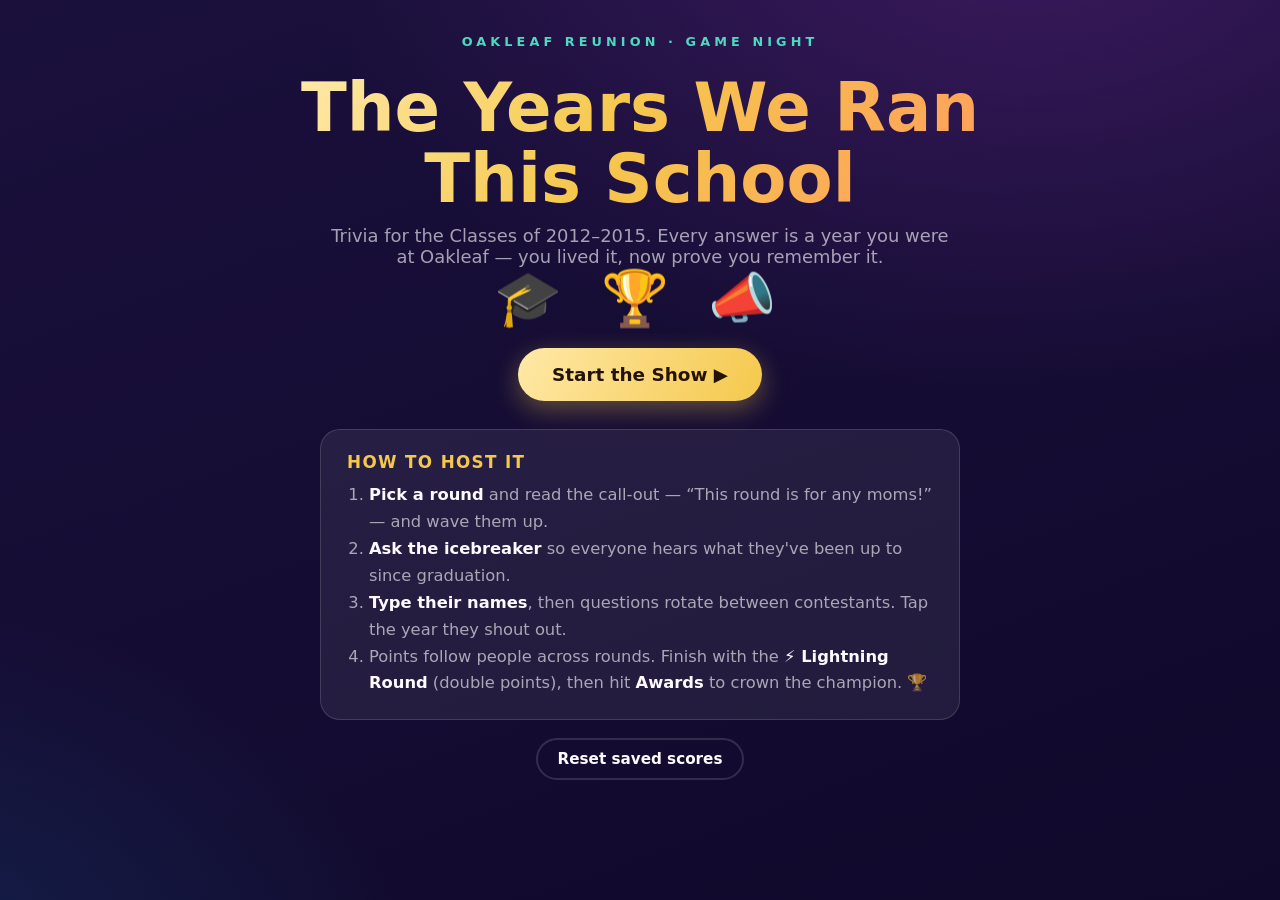
==== reunion-trivia.html @ cd85c6f8 "Add Oakleaf reunion trivia game (classes 2012-2015) Self-contained single-file party game: group cal" ====
<!DOCTYPE html>
<html lang="en">
<head>
<meta charset="UTF-8">
<meta name="viewport" content="width=device-width, initial-scale=1.0">
<title>Oakleaf Reunion Trivia · Classes of 2012–2015</title>
<style>
  :root{
    --bg1:#1a103c; --bg2:#3b1a5e; --bg3:#10092b;
    --gold:#f5c84c; --gold-soft:#ffe9a8;
    --teal:#4dd9c0; --pink:#ff6fa5;
    --card:rgba(255,255,255,.07);
    --card-border:rgba(255,255,255,.14);
    --good:#3ddc84; --bad:#ff5d6c;
    --text:#fdfbff; --muted:rgba(253,251,255,.62);
  }
  *{box-sizing:border-box; margin:0; padding:0;}
  html,body{height:100%;}
  body{
    font-family:'Avenir Next','Segoe UI',system-ui,-apple-system,sans-serif;
    color:var(--text);
    background:radial-gradient(1200px 800px at 80% -10%, var(--bg2), transparent 60%),
               radial-gradient(1000px 700px at -10% 110%, #14224d, transparent 55%),
               linear-gradient(160deg, var(--bg1), var(--bg3));
    background-attachment:fixed;
    min-height:100%;
    overflow-x:hidden;
  }
  #confetti{position:fixed; inset:0; pointer-events:none; z-index:50;}
  .screen{display:none; max-width:1060px; margin:0 auto; padding:34px 26px 60px; min-height:100vh;}
  .screen.active{display:block; animation:fadeUp .35s ease;}
  @keyframes fadeUp{from{opacity:0; transform:translateY(14px);} to{opacity:1; transform:none;}}

  .kicker{letter-spacing:.32em; text-transform:uppercase; font-size:.8rem; color:var(--teal); font-weight:700; text-align:center;}
  h1{font-size:clamp(2.3rem,6vw,4.2rem); text-align:center; line-height:1.06; margin:.35em 0 .15em;
     background:linear-gradient(120deg, var(--gold-soft), var(--gold) 45%, #ff9d5c);
     -webkit-background-clip:text; background-clip:text; -webkit-text-fill-color:transparent;}
  .sub{text-align:center; color:var(--muted); font-size:1.12rem; max-width:620px; margin:0 auto;}

  .btn{
    display:inline-block; border:none; cursor:pointer; font:inherit; font-weight:800;
    border-radius:999px; padding:16px 34px; font-size:1.15rem; color:#241302;
    background:linear-gradient(120deg, var(--gold-soft), var(--gold));
    box-shadow:0 8px 26px rgba(245,200,76,.35);
    transition:transform .12s ease, box-shadow .12s ease;
  }
  .btn:hover{transform:translateY(-2px); box-shadow:0 12px 32px rgba(245,200,76,.45);}
  .btn:active{transform:translateY(1px);}
  .btn.ghost{background:transparent; color:var(--text); border:2px solid var(--card-border); box-shadow:none;}
  .btn.ghost:hover{border-color:var(--gold); color:var(--gold-soft); box-shadow:none;}
  .btn.small{padding:10px 20px; font-size:.95rem;}
  .btn:disabled{opacity:.4; cursor:not-allowed; transform:none;}
  .center{text-align:center;}
  .topbar{display:flex; justify-content:space-between; align-items:center; gap:12px; margin-bottom:22px; flex-wrap:wrap;}
  .pill{background:var(--card); border:1px solid var(--card-border); border-radius:999px; padding:8px 18px; font-weight:700; font-size:.95rem;}
  .pill b{color:var(--gold);}

  /* HOME */
  .homewrap{display:flex; flex-direction:column; align-items:center; justify-content:center; min-height:80vh; gap:18px;}
  .home-emoji{font-size:3.4rem; text-align:center; letter-spacing:.2em;}
  .howto{background:var(--card); border:1px solid var(--card-border); border-radius:20px; padding:22px 26px; max-width:640px; margin-top:10px;}
  .howto h3{color:var(--gold); margin-bottom:10px; font-size:1.05rem; letter-spacing:.08em; text-transform:uppercase;}
  .howto ol{padding-left:22px; color:var(--muted); line-height:1.65; font-size:1.02rem;}
  .howto li b{color:var(--text);}

  /* ROUND GRID */
  .roundgrid{display:grid; grid-template-columns:repeat(auto-fill,minmax(290px,1fr)); gap:18px; margin-top:8px;}
  .roundcard{
    position:relative; background:var(--card); border:1px solid var(--card-border); border-radius:22px;
    padding:24px 22px; cursor:pointer; transition:transform .14s ease, border-color .14s ease; text-align:left; color:var(--text); font:inherit;
  }
  .roundcard:hover{transform:translateY(-4px); border-color:var(--gold);}
  .roundcard .remoji{font-size:2.3rem;}
  .roundcard h3{font-size:1.3rem; margin:10px 0 6px;}
  .roundcard p{color:var(--muted); font-size:.97rem; line-height:1.45;}
  .roundcard .qcount{margin-top:12px; font-size:.85rem; color:var(--teal); font-weight:700; letter-spacing:.06em;}
  .roundcard.done{opacity:.55;}
  .donebadge{position:absolute; top:14px; right:16px; background:var(--good); color:#06270f; font-weight:800; font-size:.75rem; padding:4px 12px; border-radius:999px;}
  .lightning-card{border:2px solid var(--gold); background:linear-gradient(140deg, rgba(245,200,76,.14), rgba(255,111,165,.08));}

  /* ROUND INTRO / CONTESTANTS */
  .callout{
    text-align:center; font-size:clamp(1.9rem,4.5vw,3.1rem); font-weight:900; line-height:1.15;
    margin:18px auto 8px; max-width:840px;
  }
  .icebreaker{
    background:linear-gradient(120deg, rgba(77,217,192,.14), rgba(255,111,165,.1));
    border:1px solid rgba(77,217,192,.4); border-radius:20px; padding:20px 26px; max-width:680px; margin:22px auto; text-align:center;
  }
  .icebreaker .label{color:var(--teal); font-weight:800; letter-spacing:.14em; text-transform:uppercase; font-size:.82rem; margin-bottom:8px;}
  .icebreaker .q{font-size:1.35rem; font-weight:700;}
  .nameentry{max-width:560px; margin:10px auto; display:flex; gap:10px;}
  .nameentry input{
    flex:1; font:inherit; font-size:1.1rem; padding:14px 20px; border-radius:999px;
    border:2px solid var(--card-border); background:rgba(0,0,0,.25); color:var(--text); outline:none;
  }
  .nameentry input:focus{border-color:var(--gold);}
  .chips{display:flex; flex-wrap:wrap; gap:10px; justify-content:center; max-width:680px; margin:16px auto; min-height:44px;}
  .chip{
    background:var(--card); border:1px solid var(--gold); border-radius:999px; padding:9px 18px;
    font-weight:700; font-size:1.05rem; display:flex; align-items:center; gap:10px;
  }
  .chip button{background:none; border:none; color:var(--pink); font-size:1.1rem; cursor:pointer; font-weight:900; line-height:1;}
  .hint{text-align:center; color:var(--muted); font-size:.95rem;}

  /* QUESTION */
  .qhead{display:flex; justify-content:space-between; align-items:center; gap:14px; flex-wrap:wrap; margin-bottom:8px;}
  .forwho{
    text-align:center; margin:18px auto 6px; font-size:1.05rem; color:var(--muted); letter-spacing:.1em; text-transform:uppercase; font-weight:700;
  }
  .contestant-name{text-align:center; font-size:clamp(1.8rem,4vw,2.8rem); font-weight:900; color:var(--teal); margin-bottom:18px;}
  .qtext{
    text-align:center; font-size:clamp(1.5rem,3.4vw,2.4rem); font-weight:800; line-height:1.3;
    max-width:900px; margin:0 auto 14px; min-height:2.6em;
  }
  .qprompt{text-align:center; color:var(--gold); font-weight:800; letter-spacing:.18em; text-transform:uppercase; font-size:.95rem; margin-bottom:26px;}
  .years{display:grid; grid-template-columns:repeat(4,1fr); gap:16px; max-width:880px; margin:0 auto;}
  @media(max-width:680px){.years{grid-template-columns:repeat(2,1fr);}}
  .yearbtn{
    font:inherit; font-size:clamp(1.6rem,3.5vw,2.4rem); font-weight:900; padding:30px 10px; cursor:pointer;
    border-radius:22px; border:2px solid var(--card-border); background:var(--card); color:var(--text);
    transition:transform .12s ease, border-color .12s ease, background .2s ease;
  }
  .yearbtn:hover:not(:disabled){transform:translateY(-4px); border-color:var(--gold);}
  .yearbtn:disabled{cursor:default;}
  .yearbtn.correct{background:var(--good); border-color:var(--good); color:#06270f; animation:pop .35s ease;}
  .yearbtn.wrong{background:var(--bad); border-color:var(--bad); color:#fff;}
  .yearbtn.dim{opacity:.35;}
  @keyframes pop{0%{transform:scale(1);}45%{transform:scale(1.09);}100%{transform:scale(1);}}
  .verdict{text-align:center; font-size:1.7rem; font-weight:900; margin-top:26px; min-height:2.2em;}
  .verdict .pts{color:var(--gold);}
  .fact{
    text-align:center; color:var(--muted); font-size:1.12rem; max-width:720px; margin:8px auto 0; line-height:1.5; min-height:3em;
  }
  .keyhint{text-align:center; color:rgba(253,251,255,.35); font-size:.85rem; margin-top:26px;}

  /* ROUND END + AWARDS */
  .scoreboard{max-width:560px; margin:24px auto; display:flex; flex-direction:column; gap:10px;}
  .scorerow{
    display:flex; justify-content:space-between; align-items:center; background:var(--card);
    border:1px solid var(--card-border); border-radius:16px; padding:14px 22px; font-size:1.2rem; font-weight:700;
  }
  .scorerow .pts{color:var(--gold); font-weight:900;}
  .scorerow.first{border-color:var(--gold); background:linear-gradient(120deg, rgba(245,200,76,.18), rgba(245,200,76,.05)); font-size:1.35rem;}
  .certificate{
    max-width:720px; margin:30px auto; padding:44px 38px; text-align:center; border-radius:8px;
    background:linear-gradient(160deg, #fffdf4, #fbf0cf);
    color:#3a2a07; border:10px double #c9a227; box-shadow:0 24px 70px rgba(0,0,0,.5);
  }
  .certificate .ctitle{font-size:.95rem; letter-spacing:.34em; text-transform:uppercase; color:#8a6d1d; font-weight:700;}
  .certificate .cname{font-size:clamp(2.2rem,5.5vw,3.4rem); font-weight:900; margin:18px 0 8px; font-family:Georgia,'Times New Roman',serif; font-style:italic;}
  .certificate .caward{font-size:1.35rem; font-weight:800; color:#7a5a10;}
  .certificate .cbody{margin-top:14px; color:#6d5a26; line-height:1.55;}
  .certificate .cdate{margin-top:22px; font-size:.9rem; letter-spacing:.18em; text-transform:uppercase; color:#8a6d1d;}
  .trophy{font-size:4rem; text-align:center; margin-top:10px;}
</style>
</head>
<body>
<canvas id="confetti"></canvas>

<!-- ============ HOME ============ -->
<section class="screen active" id="screen-home">
  <div class="homewrap">
    <div>
      <div class="kicker">Oakleaf Reunion · Game Night</div>
      <h1>The Years We Ran<br>This School</h1>
      <p class="sub">Trivia for the Classes of 2012–2015. Every answer is a year you were at Oakleaf — you lived it, now prove you remember it.</p>
      <div class="home-emoji">🎓 🏆 📣</div>
    </div>
    <button class="btn" onclick="goRounds()">Start the Show ▶</button>
    <div class="howto">
      <h3>How to host it</h3>
      <ol>
        <li><b>Pick a round</b> and read the call-out — “This round is for any moms!” — and wave them up.</li>
        <li><b>Ask the icebreaker</b> so everyone hears what they've been up to since graduation.</li>
        <li><b>Type their names</b>, then questions rotate between contestants. Tap the year they shout out.</li>
        <li>Points follow people across rounds. Finish with the <b>⚡ Lightning Round</b> (double points), then hit <b>Awards</b> to crown the champion. 🏆</li>
      </ol>
    </div>
    <button class="btn ghost small" id="btn-reset" onclick="resetGame()">Reset saved scores</button>
  </div>
</section>

<!-- ============ ROUND PICKER ============ -->
<section class="screen" id="screen-rounds">
  <div class="topbar">
    <span class="pill">🎓 Oakleaf · Classes of <b>2012–2015</b></span>
    <span class="pill" id="pill-players">Players: <b>0</b></span>
    <button class="btn small" onclick="goAwards()">🏆 Awards Ceremony</button>
  </div>
  <div class="kicker">Choose a round</div>
  <h1 style="font-size:clamp(1.8rem,4vw,2.6rem);">Who's coming up next?</h1>
  <div class="roundgrid" id="roundgrid"></div>
</section>

<!-- ============ ROUND INTRO ============ -->
<section class="screen" id="screen-intro">
  <div class="topbar">
    <button class="btn ghost small" onclick="goRounds()">← Back to rounds</button>
    <span class="pill" id="intro-pill"></span>
  </div>
  <div class="center" style="font-size:3.6rem;" id="intro-emoji"></div>
  <div class="callout" id="intro-callout"></div>
  <p class="sub" id="intro-desc"></p>
  <div class="icebreaker">
    <div class="label">🎤 Before we start — tell the room:</div>
    <div class="q" id="intro-icebreaker"></div>
  </div>
  <div class="nameentry">
    <input id="name-input" type="text" placeholder="Type a contestant's name + Enter" autocomplete="off">
    <button class="btn small" onclick="addName()">Add</button>
  </div>
  <div class="chips" id="name-chips"></div>
  <p class="hint" id="intro-hint">Add everyone who came up — questions rotate between them.</p>
  <div class="center" style="margin-top:24px;">
    <button class="btn" id="btn-start-round" onclick="startRound()" disabled>Let's Play ▶</button>
  </div>
</section>

<!-- ============ QUESTION ============ -->
<section class="screen" id="screen-question">
  <div class="qhead">
    <span class="pill" id="q-roundname"></span>
    <span class="pill" id="q-progress"></span>
  </div>
  <div class="forwho">This one's for</div>
  <div class="contestant-name" id="q-contestant"></div>
  <div class="qtext" id="q-text"></div>
  <div class="qprompt" id="q-prompt">What year did it happen?</div>
  <div class="years" id="q-years"></div>
  <div class="verdict" id="q-verdict"></div>
  <div class="fact" id="q-fact"></div>
  <div class="center" style="margin-top:18px;">
    <button class="btn" id="btn-next" onclick="nextQuestion()" style="visibility:hidden;">Next ▶</button>
  </div>
  <div class="keyhint">Host keys: 1–4 to lock in an answer · Enter for next</div>
</section>

<!-- ============ ROUND END ============ -->
<section class="screen" id="screen-roundend">
  <div class="center" style="font-size:3.6rem; margin-top:30px;" id="re-emoji">🎉</div>
  <h1 style="font-size:clamp(1.9rem,4.5vw,3rem);" id="re-title">Round complete!</h1>
  <p class="sub" id="re-sub"></p>
  <div class="scoreboard" id="re-scores"></div>
  <div class="center" style="margin-top:20px; display:flex; gap:14px; justify-content:center; flex-wrap:wrap;">
    <button class="btn" onclick="goRounds()">Next Round ▶</button>
    <button class="btn ghost" onclick="goAwards()">🏆 Awards Ceremony</button>
  </div>
</section>

<!-- ============ AWARDS ============ -->
<section class="screen" id="screen-awards">
  <div class="topbar">
    <button class="btn ghost small" onclick="goRounds()">← Back to rounds</button>
  </div>
  <div class="kicker">Awards Ceremony</div>
  <div class="trophy">🏆</div>
  <h1 style="font-size:clamp(2rem,5vw,3.2rem);">And your champion is…</h1>
  <div class="certificate" id="certificate"></div>
  <div class="scoreboard" id="final-scores"></div>
  <div class="center" style="margin-top:24px; display:flex; gap:14px; justify-content:center; flex-wrap:wrap;">
    <button class="btn ghost" onclick="fireConfetti()">🎊 More confetti</button>
    <button class="btn ghost" onclick="goRounds()">Keep playing</button>
  </div>
</section>

<script>
/* ================= GAME DATA =================
   Every answer is 2012, 2013, 2014, or 2015 — the Oakleaf years. */
const YEARS = [2012, 2013, 2014, 2015];

const ROUNDS = [
  {
    id:"parents", emoji:"👶", title:"Moms & Dads",
    callout:"📣 This round is for any MOMS and DADS in the building — come on up!",
    desc:"Parenthood-era pop culture. If you've heard “Let It Go” 4,000 times, this is your moment.",
    icebreaker:"How many kids do you have — names and ages?",
    questions:[
      {q:"Disney's “Frozen” hit theaters and “Let It Go” took over every car ride in America.", year:2013, fact:"November 2013 — it became the highest-grossing animated movie ever at the time."},
      {q:"“The LEGO Movie” dropped and got “Everything Is Awesome” stuck in all of our heads.", year:2014, fact:"February 2014 — and somehow it did NOT get a Best Animated Feature nomination."},
      {q:"Pixar's “Inside Out” made every grown adult cry about an imaginary friend named Bing Bong.", year:2015, fact:"June 2015 — Joy, Sadness, and a whole lot of feelings."},
      {q:"Prince George was born and the world camped outside a hospital for a baby announcement.", year:2013, fact:"July 2013 — the royal baby watch was 24/7 news for weeks."},
    ]
  },
  {
    id:"married", emoji:"💍", title:"Put a Ring on It",
    callout:"📣 Anyone MARRIED or ENGAGED — grab your person and come on up!",
    desc:"Love-and-weddings edition, from your high school years.",
    icebreaker:"How did you two meet? Give us the 10-second version!",
    questions:[
      {q:"Carly Rae Jepsen's “Call Me Maybe” was THE song of the summer — here's my number, so call me, maybe.", year:2012, fact:"It spent 9 weeks at #1 in summer 2012."},
      {q:"Beyoncé shocked the world by surprise-dropping a whole album overnight, featuring “Drunk in Love.”", year:2013, fact:"December 2013 — no announcement, no promo, just Beyoncé."},
      {q:"Kim Kardashian and Kanye West got married in a massively over-the-top wedding in Florence, Italy.", year:2014, fact:"May 2014 — the flower wall alone reportedly cost a fortune."},
      {q:"The Supreme Court made marriage equality the law of the land in all 50 states.", year:2015, fact:"June 26, 2015 — Obergefell v. Hodges."},
    ]
  },
  {
    id:"movers", emoji:"✈️", title:"The Ones Who Left",
    callout:"📣 Anyone who MOVED AWAY from the area — welcome home, now come on up!",
    desc:"A round about going far, far away. Space-travel themed, naturally.",
    icebreaker:"Where do you live now, and what took you there?",
    questions:[
      {q:"NASA's Curiosity rover stuck the landing on Mars — the ultimate “I'm moving away” story.", year:2012, fact:"August 2012 — the “seven minutes of terror” landing went perfectly."},
      {q:"“Gravity” with Sandra Bullock had everyone terrified of space (and won 7 Oscars).", year:2013, fact:"October 2013 — directed by Alfonso Cuarón."},
      {q:"“Interstellar” melted our brains with black holes, bookshelves, and that Hans Zimmer organ.", year:2014, fact:"November 2014 — “Murph!”"},
      {q:"NASA's New Horizons flew past Pluto and sent back the first close-up photos ever.", year:2015, fact:"July 2015 — after a 9-year, 3-billion-mile trip."},
    ]
  },
  {
    id:"bosses", emoji:"💼", title:"Bosses & Side Hustlers",
    callout:"📣 Anyone who OWNS A BUSINESS or runs a side hustle — come on up!",
    desc:"Money moves from your high school years.",
    icebreaker:"Pitch us what you do — one sentence, make it good!",
    questions:[
      {q:"Facebook went public in one of the biggest IPOs in history.", year:2012, fact:"May 2012 — valued at $104 billion on day one."},
      {q:"“The Wolf of Wall Street” hit theaters and gave us three hours of Leo selling pens.", year:2013, fact:"December 2013 — it set a record for profanity in a feature film."},
      {q:"Facebook bought WhatsApp for a jaw-dropping $19 BILLION.", year:2014, fact:"February 2014 — one of the biggest tech deals ever."},
      {q:"The Apple Watch finally went on sale and wrists were never the same.", year:2015, fact:"April 2015 — Apple's first all-new product since the iPad."},
    ]
  },
  {
    id:"pets", emoji:"🐾", title:"Pet Parents",
    callout:"📣 Anyone with a DOG, CAT, or any creature at home — come on up!",
    desc:"The golden age of animal internet, which happened to be while you were at Oakleaf.",
    icebreaker:"What's your pet's name — and show us a picture on your phone!",
    questions:[
      {q:"Grumpy Cat went viral and became the most famous frown on the internet.", year:2012, fact:"September 2012 — her real name was Tardar Sauce."},
      {q:"The Doge meme took over. Much wow. Very year. So guess.", year:2013, fact:"Doge exploded in 2013 — Kabosu the Shiba Inu became a legend."},
      {q:"Flappy Bird was deleted from the App Store by its own creator at the height of its fame.", year:2014, fact:"February 2014 — it was earning ~$50k a DAY in ads when he pulled it."},
      {q:"Pizza Rat dragged an entire slice down the NYC subway stairs and became an icon.", year:2015, fact:"September 2015 — a true New York hero."},
    ]
  },
  {
    id:"hometown", emoji:"🏠", title:"Hometown Heroes",
    callout:"📣 Anyone who STILL LIVES in the area — never left, never will — come on up!",
    desc:"The viral crazes that swept the nation while you held it down at home.",
    icebreaker:"What's the biggest change around town since we graduated?",
    questions:[
      {q:"“Gangnam Style” became the first video EVER to hit one billion views on YouTube.", year:2012, fact:"December 2012 — YouTube's view counter wasn't even built for numbers that big."},
      {q:"The Harlem Shake craze: 30 seconds of chaos, filmed in every gym, office, and locker room in America.", year:2013, fact:"February 2013 — thousands of versions were uploaded per day at its peak."},
      {q:"The Ice Bucket Challenge had everyone from your neighbor to Bill Gates dumping freezing water on their heads.", year:2014, fact:"Summer 2014 — it raised over $115 million for ALS research."},
      {q:"THE DRESS. Blue and black or white and gold? Friendships ended over this.", year:2015, fact:"February 2015 — for the record, the actual dress was blue and black."},
    ]
  },
  {
    id:"scholars", emoji:"🎓", title:"Degree Collectors",
    callout:"📣 Anyone who went on to COLLEGE, grad school, or got certified in anything — come on up!",
    desc:"For the ones who kept doing homework on purpose.",
    icebreaker:"What did you study — and do you actually use it?",
    questions:[
      {q:"The Mayan calendar “end of the world” came and went… and we all survived to laugh about it.", year:2012, fact:"December 21, 2012 — doomsday parties happened worldwide. Nothing happened."},
      {q:"“Selfie” was crowned Word of the Year by Oxford Dictionaries.", year:2013, fact:"2013 — usage of the word had jumped 17,000% that year."},
      {q:"Malala Yousafzai became the youngest Nobel Peace Prize winner in history at age 17.", year:2014, fact:"October 2014 — for her fight for girls' education."},
      {q:"“Hamilton” opened on Broadway and suddenly everyone was rapping about the Federalist Papers.", year:2015, fact:"August 2015 — tickets became nearly impossible to get."},
    ]
  },
  {
    id:"weddings", emoji:"🕺", title:"Wedding Season Veterans",
    callout:"📣 Anyone who's survived THREE OR MORE weddings since graduation — come on up!",
    desc:"Dance-floor anthems from the Oakleaf years. You've definitely done these moves in a banquet hall.",
    icebreaker:"How many weddings have you been to since graduation — and what's the best one?",
    questions:[
      {q:"Gotye's “Somebody That I Used to Know” was inescapable — now you're just a yearbook that I used to know.", year:2012, fact:"It was Billboard's #1 song of the entire year, 2012."},
      {q:"Miley Cyrus's twerk-heavy VMA performance broke the internet and launched a thousand think pieces.", year:2013, fact:"August 2013 — the foam finger heard 'round the world."},
      {q:"Pharrell's “Happy” sat at #1 forever and played at literally every event on Earth.", year:2014, fact:"It was the best-selling song of 2014 — clap along if you feel like a room without a roof."},
      {q:"“Watch Me (Whip / Nae Nae)” had every wedding, gym class, and family cookout doing the same dance.", year:2015, fact:"Silentó released it in 2015 — now watch me bob, bob, bob…"},
    ]
  },
  {
    id:"lightning", emoji:"⚡", title:"Lightning Round · FINALE", lightning:true,
    callout:"📣 FINAL ROUND — top scorers, rivals, or ANYONE brave enough — come on up! Every question is worth DOUBLE.",
    desc:"Six rapid-fire questions. Two points each. This is where champions are made.",
    icebreaker:"In one word: how would your high school self describe your life now?",
    questions:[
      {q:"The London Summer Olympics — the Queen “parachuted” in with James Bond.", year:2012, fact:"The opening ceremony stunt with Daniel Craig is still legendary."},
      {q:"Pope Francis was elected — the first pope from the Americas.", year:2013, fact:"March 2013, after Benedict XVI became the first pope to resign in ~600 years."},
      {q:"Ellen's celebrity-packed Oscars selfie became the most retweeted post ever (at the time).", year:2014, fact:"March 2014 — it briefly crashed Twitter."},
      {q:"Taylor Swift dropped “1989” and “Shake It Off” — and officially went full pop.", year:2014, fact:"October 2014 — 1989 sold 1.28 million copies in its first week."},
      {q:"Adele said “Hello” after years of silence and shattered every streaming record.", year:2015, fact:"October 2015 — first song ever to hit a million US downloads in a week."},
      {q:"“Star Wars: The Force Awakens” brought lightsabers back to theaters.", year:2015, fact:"December 2015 — it became the highest-grossing film ever in the US."},
    ]
  },
];

/* ================= STATE ================= */
const STORAGE_KEY = "oakleafReunionTrivia";
let state = { scores:{}, doneRounds:[] };
try {
  const saved = JSON.parse(localStorage.getItem(STORAGE_KEY));
  if (saved && saved.scores) state = saved;
} catch(e){}

function save(){ localStorage.setItem(STORAGE_KEY, JSON.stringify(state)); }

let current = null; // {round, names:[], qIndex, answered, roundScores:{}}

/* ================= NAVIGATION ================= */
function show(id){
  document.querySelectorAll(".screen").forEach(s=>s.classList.remove("active"));
  document.getElementById(id).classList.add("active");
  window.scrollTo(0,0);
}

function goRounds(){
  const grid = document.getElementById("roundgrid");
  grid.innerHTML = "";
  ROUNDS.forEach(r=>{
    const done = state.doneRounds.includes(r.id);
    const card = document.createElement("button");
    card.className = "roundcard" + (done ? " done" : "") + (r.lightning ? " lightning-card" : "");
    card.onclick = ()=>openIntro(r.id);
    card.innerHTML = `
      ${done ? '<span class="donebadge">PLAYED ✓</span>' : ''}
      <div class="remoji">${r.emoji}</div>
      <h3>${r.title}</h3>
      <p>${r.callout.replace("📣 ","")}</p>
      <div class="qcount">${r.questions.length} questions${r.lightning ? " · 2 pts each" : ""}</div>`;
    grid.appendChild(card);
  });
  document.getElementById("pill-players").innerHTML =
    `Players: <b>${Object.keys(state.scores).length}</b>`;
  show("screen-rounds");
}

/* ================= ROUND INTRO ================= */
function openIntro(roundId){
  const r = ROUNDS.find(x=>x.id===roundId);
  current = { round:r, names:[], qIndex:0, answered:false, roundScores:{} };
  document.getElementById("intro-emoji").textContent = r.emoji;
  document.getElementById("intro-callout").textContent = r.callout;
  document.getElementById("intro-desc").textContent = r.desc;
  document.getElementById("intro-icebreaker").textContent = r.icebreaker;
  document.getElementById("intro-pill").innerHTML =
    `${r.title} · <b>${r.questions.length} Qs${r.lightning ? " · DOUBLE PTS" : ""}</b>`;
  renderChips();
  show("screen-intro");
  document.getElementById("name-input").focus();
}

function addName(){
  const input = document.getElementById("name-input");
  const name = input.value.trim().replace(/\s+/g," ");
  if(!name) return;
  const exists = current.names.some(n=>n.toLowerCase()===name.toLowerCase());
  if(!exists) current.names.push(name);
  input.value = "";
  input.focus();
  renderChips();
}

function removeName(i){
  current.names.splice(i,1);
  renderChips();
}

function renderChips(){
  const wrap = document.getElementById("name-chips");
  wrap.innerHTML = "";
  current.names.forEach((n,i)=>{
    const c = document.createElement("span");
    c.className = "chip";
    c.innerHTML = `${n} <button onclick="removeName(${i})" aria-label="remove">✕</button>`;
    wrap.appendChild(c);
  });
  document.getElementById("btn-start-round").disabled = current.names.length===0;
}

/* ================= GAMEPLAY ================= */
function startRound(){
  if(current.names.length===0) return;
  current.qIndex = 0;
  current.roundScores = {};
  current.names.forEach(n=>current.roundScores[n]=0);
  renderQuestion();
  show("screen-question");
}

function currentContestant(){
  return current.names[current.qIndex % current.names.length];
}

function renderQuestion(){
  const r = current.round;
  const q = r.questions[current.qIndex];
  current.answered = false;
  document.getElementById("q-roundname").textContent = `${r.emoji} ${r.title}`;
  document.getElementById("q-progress").innerHTML =
    `Question <b>${current.qIndex+1}</b> / ${r.questions.length}`;
  document.getElementById("q-contestant").textContent = currentContestant();
  document.getElementById("q-text").textContent = q.q;
  document.getElementById("q-verdict").textContent = "";
  document.getElementById("q-fact").textContent = "";
  document.getElementById("btn-next").style.visibility = "hidden";

  const wrap = document.getElementById("q-years");
  wrap.innerHTML = "";
  YEARS.forEach((y,i)=>{
    const b = document.createElement("button");
    b.className = "yearbtn";
    b.textContent = y;
    b.onclick = ()=>answer(y, b);
    wrap.appendChild(b);
  });
}

function answer(year, btn){
  if(current.answered) return;
  current.answered = true;
  const r = current.round;
  const q = r.questions[current.qIndex];
  const name = currentContestant();
  const pts = r.lightning ? 2 : 1;
  const right = year === q.year;

  document.querySelectorAll("#q-years .yearbtn").forEach(b=>{
    b.disabled = true;
    const y = parseInt(b.textContent,10);
    if(y === q.year) b.classList.add("correct");
    else if(b === btn) b.classList.add("wrong");
    else b.classList.add("dim");
  });

  if(right){
    state.scores[name] = (state.scores[name]||0) + pts;
    current.roundScores[name] += pts;
    document.getElementById("q-verdict").innerHTML =
      `✅ Correct! <span class="pts">+${pts} point${pts>1?"s":""} for ${name}</span>`;
    burstConfetti(60);
  } else {
    if(!(name in state.scores)) state.scores[name] = state.scores[name]||0;
    document.getElementById("q-verdict").innerHTML =
      `❌ So close! It was <b>${q.year}</b>.`;
  }
  save();
  document.getElementById("q-fact").textContent = "💡 " + q.fact;
  document.getElementById("btn-next").style.visibility = "visible";
  document.getElementById("btn-next").textContent =
    current.qIndex + 1 >= r.questions.length ? "Finish Round 🏁" : "Next ▶";
}

function nextQuestion(){
  current.qIndex++;
  if(current.qIndex >= current.round.questions.length){
    endRound();
  } else {
    renderQuestion();
  }
}

function endRound(){
  const r = current.round;
  if(!state.doneRounds.includes(r.id)) state.doneRounds.push(r.id);
  save();
  document.getElementById("re-emoji").textContent = r.emoji;
  document.getElementById("re-title").textContent = `${r.title} — complete!`;
  document.getElementById("re-sub").textContent = "Give it up for our contestants! 👏 Here's how this round went:";
  const board = document.getElementById("re-scores");
  board.innerHTML = "";
  const rows = Object.entries(current.roundScores).sort((a,b)=>b[1]-a[1]);
  rows.forEach(([n,p],i)=>{
    const total = state.scores[n]||0;
    const div = document.createElement("div");
    div.className = "scorerow" + (i===0 && p>0 ? " first" : "");
    div.innerHTML = `<span>${i===0 && p>0 ? "⭐ " : ""}${n}</span>
                     <span class="pts">+${p} this round · ${total} total</span>`;
    board.appendChild(div);
  });
  show("screen-roundend");
  burstConfetti(120);
}

/* ================= AWARDS ================= */
function goAwards(){
  const entries = Object.entries(state.scores).sort((a,b)=>b[1]-a[1]);
  const cert = document.getElementById("certificate");
  const board = document.getElementById("final-scores");
  board.innerHTML = "";

  if(entries.length === 0){
    cert.innerHTML = `<div class="ctitle">Certificate of Achievement</div>
      <div class="cname">…nobody yet!</div>
      <div class="cbody">Play a round or two, then come back to crown a champion.</div>`;
  } else {
    const topScore = entries[0][1];
    const champs = entries.filter(([,p])=>p===topScore).map(([n])=>n);
    const dateStr = new Date().toLocaleDateString(undefined,{year:"numeric",month:"long",day:"numeric"});
    cert.innerHTML = `
      <div class="ctitle">✦ Certificate of Achievement ✦</div>
      <div class="cname">${champs.join(" & ")}</div>
      <div class="caward">${champs.length>1 ? "Co-Champions" : "Champion"} · Oakleaf Reunion Trivia</div>
      <div class="cbody">For proving, beyond all reasonable doubt, total mastery of the years 2012–2015
        with a winning score of <b>${topScore} point${topScore===1?"":"s"}</b>.<br>
        The Classes of 2012–2015 salute you.</div>
      <div class="cdate">Awarded this night · ${dateStr}</div>`;

    const medals = ["🥇","🥈","🥉"];
    entries.forEach(([n,p],i)=>{
      const div = document.createElement("div");
      div.className = "scorerow" + (i===0 ? " first" : "");
      div.innerHTML = `<span>${medals[i]||"🎖️"} ${n}</span><span class="pts">${p} pts</span>`;
      board.appendChild(div);
    });
  }
  show("screen-awards");
  fireConfetti();
}

function resetGame(){
  if(!confirm("Reset all scores and round history?")) return;
  state = { scores:{}, doneRounds:[] };
  save();
  goRounds();
}

/* ================= KEYBOARD ================= */
document.addEventListener("keydown",(e)=>{
  const qActive = document.getElementById("screen-question").classList.contains("active");
  if(qActive){
    if(!current.answered && ["1","2","3","4"].includes(e.key)){
      const btn = document.querySelectorAll("#q-years .yearbtn")[parseInt(e.key,10)-1];
      if(btn) btn.click();
    } else if(current.answered && (e.key==="Enter" || e.key===" ")){
      e.preventDefault();
      nextQuestion();
    }
  }
  const introActive = document.getElementById("screen-intro").classList.contains("active");
  if(introActive && e.key==="Enter" && document.activeElement===document.getElementById("name-input")){
    addName();
  }
});

/* ================= CONFETTI ================= */
const canvas = document.getElementById("confetti");
const ctx = canvas.getContext("2d");
let pieces = [];
function sizeCanvas(){ canvas.width = innerWidth; canvas.height = innerHeight; }
sizeCanvas();
addEventListener("resize", sizeCanvas);
const COLORS = ["#f5c84c","#4dd9c0","#ff6fa5","#ffe9a8","#8ab6ff","#3ddc84"];
function burstConfetti(n){
  for(let i=0;i<n;i++){
    pieces.push({
      x: Math.random()*canvas.width,
      y: -20 - Math.random()*100,
      w: 6+Math.random()*8, h: 8+Math.random()*10,
      vx: (Math.random()-.5)*2.4,
      vy: 2+Math.random()*3.5,
      rot: Math.random()*Math.PI*2,
      vr: (Math.random()-.5)*.25,
      color: COLORS[Math.floor(Math.random()*COLORS.length)]
    });
  }
}
function fireConfetti(){ burstConfetti(260); }
(function loop(){
  ctx.clearRect(0,0,canvas.width,canvas.height);
  pieces = pieces.filter(p=>p.y < canvas.height + 30);
  pieces.forEach(p=>{
    p.x += p.vx; p.y += p.vy; p.rot += p.vr;
    ctx.save();
    ctx.translate(p.x,p.y);
    ctx.rotate(p.rot);
    ctx.fillStyle = p.color;
    ctx.fillRect(-p.w/2,-p.h/2,p.w,p.h);
    ctx.restore();
  });
  requestAnimationFrame(loop);
})();
</script>
</body>
</html>
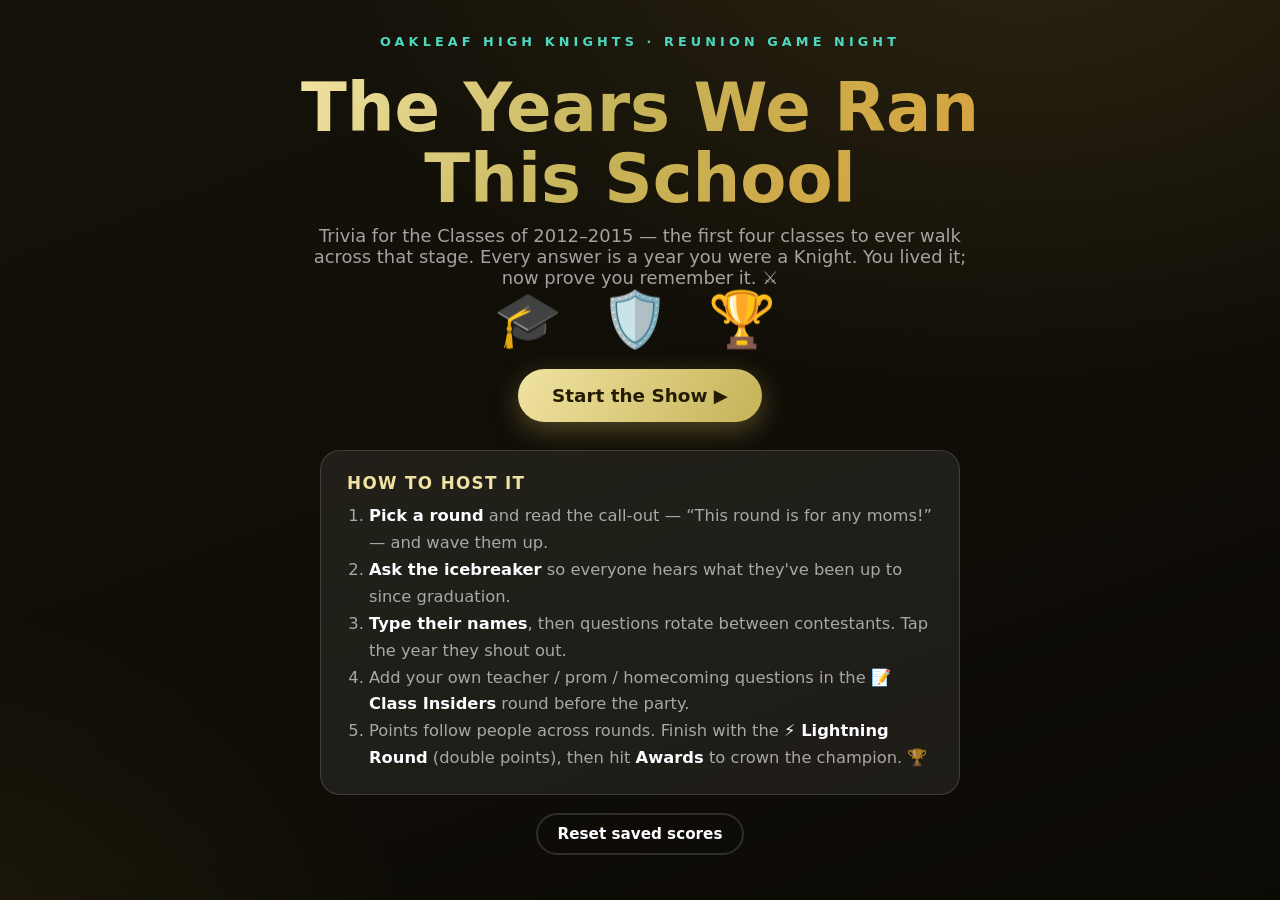
==== commit 6a35fa52: "Expand reunion trivia: Oakleaf-specific rounds, 76 questions, custom round builder - New Knights Pri" ====
--- a/reunion-trivia.html
+++ b/reunion-trivia.html
@@ -3,11 +3,11 @@
 <head>
 <meta charset="UTF-8">
 <meta name="viewport" content="width=device-width, initial-scale=1.0">
-<title>Oakleaf Reunion Trivia · Classes of 2012–2015</title>
+<title>Oakleaf Knights Reunion Trivia · Classes of 2012–2015</title>
 <style>
   :root{
-    --bg1:#1a103c; --bg2:#3b1a5e; --bg3:#10092b;
-    --gold:#f5c84c; --gold-soft:#ffe9a8;
+    --bg1:#15120a; --bg2:#2b2410; --bg3:#0c0a05;
+    --gold:#c5b358; --gold-soft:#f0e3a1;
     --teal:#4dd9c0; --pink:#ff6fa5;
     --card:rgba(255,255,255,.07);
     --card-border:rgba(255,255,255,.14);
@@ -20,7 +20,7 @@
     font-family:'Avenir Next','Segoe UI',system-ui,-apple-system,sans-serif;
     color:var(--text);
     background:radial-gradient(1200px 800px at 80% -10%, var(--bg2), transparent 60%),
-               radial-gradient(1000px 700px at -10% 110%, #14224d, transparent 55%),
+               radial-gradient(1000px 700px at -10% 110%, #1f1a0a, transparent 55%),
                linear-gradient(160deg, var(--bg1), var(--bg3));
     background-attachment:fixed;
     min-height:100%;
@@ -33,18 +33,18 @@
 
   .kicker{letter-spacing:.32em; text-transform:uppercase; font-size:.8rem; color:var(--teal); font-weight:700; text-align:center;}
   h1{font-size:clamp(2.3rem,6vw,4.2rem); text-align:center; line-height:1.06; margin:.35em 0 .15em;
-     background:linear-gradient(120deg, var(--gold-soft), var(--gold) 45%, #ff9d5c);
+     background:linear-gradient(120deg, var(--gold-soft), var(--gold) 45%, #d8a23c);
      -webkit-background-clip:text; background-clip:text; -webkit-text-fill-color:transparent;}
-  .sub{text-align:center; color:var(--muted); font-size:1.12rem; max-width:620px; margin:0 auto;}
+  .sub{text-align:center; color:var(--muted); font-size:1.12rem; max-width:660px; margin:0 auto;}
 
   .btn{
     display:inline-block; border:none; cursor:pointer; font:inherit; font-weight:800;
-    border-radius:999px; padding:16px 34px; font-size:1.15rem; color:#241302;
+    border-radius:999px; padding:16px 34px; font-size:1.15rem; color:#241c02;
     background:linear-gradient(120deg, var(--gold-soft), var(--gold));
-    box-shadow:0 8px 26px rgba(245,200,76,.35);
+    box-shadow:0 8px 26px rgba(197,179,88,.35);
     transition:transform .12s ease, box-shadow .12s ease;
   }
-  .btn:hover{transform:translateY(-2px); box-shadow:0 12px 32px rgba(245,200,76,.45);}
+  .btn:hover{transform:translateY(-2px); box-shadow:0 12px 32px rgba(197,179,88,.45);}
   .btn:active{transform:translateY(1px);}
   .btn.ghost{background:transparent; color:var(--text); border:2px solid var(--card-border); box-shadow:none;}
   .btn.ghost:hover{border-color:var(--gold); color:var(--gold-soft); box-shadow:none;}
@@ -53,13 +53,13 @@
   .center{text-align:center;}
   .topbar{display:flex; justify-content:space-between; align-items:center; gap:12px; margin-bottom:22px; flex-wrap:wrap;}
   .pill{background:var(--card); border:1px solid var(--card-border); border-radius:999px; padding:8px 18px; font-weight:700; font-size:.95rem;}
-  .pill b{color:var(--gold);}
+  .pill b{color:var(--gold-soft);}
 
   /* HOME */
   .homewrap{display:flex; flex-direction:column; align-items:center; justify-content:center; min-height:80vh; gap:18px;}
   .home-emoji{font-size:3.4rem; text-align:center; letter-spacing:.2em;}
   .howto{background:var(--card); border:1px solid var(--card-border); border-radius:20px; padding:22px 26px; max-width:640px; margin-top:10px;}
-  .howto h3{color:var(--gold); margin-bottom:10px; font-size:1.05rem; letter-spacing:.08em; text-transform:uppercase;}
+  .howto h3{color:var(--gold-soft); margin-bottom:10px; font-size:1.05rem; letter-spacing:.08em; text-transform:uppercase;}
   .howto ol{padding-left:22px; color:var(--muted); line-height:1.65; font-size:1.02rem;}
   .howto li b{color:var(--text);}
 
@@ -76,7 +76,8 @@
   .roundcard .qcount{margin-top:12px; font-size:.85rem; color:var(--teal); font-weight:700; letter-spacing:.06em;}
   .roundcard.done{opacity:.55;}
   .donebadge{position:absolute; top:14px; right:16px; background:var(--good); color:#06270f; font-weight:800; font-size:.75rem; padding:4px 12px; border-radius:999px;}
-  .lightning-card{border:2px solid var(--gold); background:linear-gradient(140deg, rgba(245,200,76,.14), rgba(255,111,165,.08));}
+  .lightning-card{border:2px solid var(--gold); background:linear-gradient(140deg, rgba(197,179,88,.16), rgba(255,111,165,.08));}
+  .insider-card{border:2px dashed var(--teal);}
 
   /* ROUND INTRO / CONTESTANTS */
   .callout{
@@ -113,7 +114,7 @@
     text-align:center; font-size:clamp(1.5rem,3.4vw,2.4rem); font-weight:800; line-height:1.3;
     max-width:900px; margin:0 auto 14px; min-height:2.6em;
   }
-  .qprompt{text-align:center; color:var(--gold); font-weight:800; letter-spacing:.18em; text-transform:uppercase; font-size:.95rem; margin-bottom:26px;}
+  .qprompt{text-align:center; color:var(--gold-soft); font-weight:800; letter-spacing:.18em; text-transform:uppercase; font-size:.95rem; margin-bottom:26px;}
   .years{display:grid; grid-template-columns:repeat(4,1fr); gap:16px; max-width:880px; margin:0 auto;}
   @media(max-width:680px){.years{grid-template-columns:repeat(2,1fr);}}
   .yearbtn{
@@ -128,11 +129,36 @@
   .yearbtn.dim{opacity:.35;}
   @keyframes pop{0%{transform:scale(1);}45%{transform:scale(1.09);}100%{transform:scale(1);}}
   .verdict{text-align:center; font-size:1.7rem; font-weight:900; margin-top:26px; min-height:2.2em;}
-  .verdict .pts{color:var(--gold);}
+  .verdict .pts{color:var(--gold-soft);}
   .fact{
     text-align:center; color:var(--muted); font-size:1.12rem; max-width:720px; margin:8px auto 0; line-height:1.5; min-height:3em;
   }
   .keyhint{text-align:center; color:rgba(253,251,255,.35); font-size:.85rem; margin-top:26px;}
+
+  /* INSIDER EDITOR */
+  .editor{max-width:720px; margin:0 auto;}
+  .editor textarea{
+    width:100%; font:inherit; font-size:1.1rem; padding:14px 18px; border-radius:16px; resize:vertical; min-height:84px;
+    border:2px solid var(--card-border); background:rgba(0,0,0,.25); color:var(--text); outline:none;
+  }
+  .editor textarea:focus, .editor input:focus{border-color:var(--gold);}
+  .editor input[type=text]{
+    width:100%; font:inherit; font-size:1rem; padding:12px 18px; border-radius:999px;
+    border:2px solid var(--card-border); background:rgba(0,0,0,.25); color:var(--text); outline:none; margin-top:12px;
+  }
+  .yearpick{display:flex; gap:10px; margin:14px 0; flex-wrap:wrap;}
+  .yearpick button{
+    font:inherit; font-weight:800; font-size:1.1rem; padding:12px 22px; border-radius:14px; cursor:pointer;
+    border:2px solid var(--card-border); background:var(--card); color:var(--text);
+  }
+  .yearpick button.sel{background:var(--gold); border-color:var(--gold); color:#241c02;}
+  .qlist{margin-top:26px; display:flex; flex-direction:column; gap:10px;}
+  .qitem{
+    display:flex; justify-content:space-between; align-items:center; gap:14px;
+    background:var(--card); border:1px solid var(--card-border); border-radius:16px; padding:14px 18px;
+  }
+  .qitem .qy{color:var(--gold-soft); font-weight:900; white-space:nowrap;}
+  .qitem button{background:none; border:none; color:var(--pink); font-size:1.2rem; cursor:pointer; font-weight:900;}
 
   /* ROUND END + AWARDS */
   .scoreboard{max-width:560px; margin:24px auto; display:flex; flex-direction:column; gap:10px;}
@@ -140,8 +166,8 @@
     display:flex; justify-content:space-between; align-items:center; background:var(--card);
     border:1px solid var(--card-border); border-radius:16px; padding:14px 22px; font-size:1.2rem; font-weight:700;
   }
-  .scorerow .pts{color:var(--gold); font-weight:900;}
-  .scorerow.first{border-color:var(--gold); background:linear-gradient(120deg, rgba(245,200,76,.18), rgba(245,200,76,.05)); font-size:1.35rem;}
+  .scorerow .pts{color:var(--gold-soft); font-weight:900;}
+  .scorerow.first{border-color:var(--gold); background:linear-gradient(120deg, rgba(197,179,88,.2), rgba(197,179,88,.05)); font-size:1.35rem;}
   .certificate{
     max-width:720px; margin:30px auto; padding:44px 38px; text-align:center; border-radius:8px;
     background:linear-gradient(160deg, #fffdf4, #fbf0cf);
@@ -162,10 +188,10 @@
 <section class="screen active" id="screen-home">
   <div class="homewrap">
     <div>
-      <div class="kicker">Oakleaf Reunion · Game Night</div>
+      <div class="kicker">Oakleaf High Knights · Reunion Game Night</div>
       <h1>The Years We Ran<br>This School</h1>
-      <p class="sub">Trivia for the Classes of 2012–2015. Every answer is a year you were at Oakleaf — you lived it, now prove you remember it.</p>
-      <div class="home-emoji">🎓 🏆 📣</div>
+      <p class="sub">Trivia for the Classes of 2012–2015 — the first four classes to ever walk across that stage. Every answer is a year you were a Knight. You lived it; now prove you remember it. ⚔️</p>
+      <div class="home-emoji">🎓 🛡️ 🏆</div>
     </div>
     <button class="btn" onclick="goRounds()">Start the Show ▶</button>
     <div class="howto">
@@ -174,6 +200,7 @@
         <li><b>Pick a round</b> and read the call-out — “This round is for any moms!” — and wave them up.</li>
         <li><b>Ask the icebreaker</b> so everyone hears what they've been up to since graduation.</li>
         <li><b>Type their names</b>, then questions rotate between contestants. Tap the year they shout out.</li>
+        <li>Add your own teacher / prom / homecoming questions in the <b>📝 Class Insiders</b> round before the party.</li>
         <li>Points follow people across rounds. Finish with the <b>⚡ Lightning Round</b> (double points), then hit <b>Awards</b> to crown the champion. 🏆</li>
       </ol>
     </div>
@@ -184,7 +211,7 @@
 <!-- ============ ROUND PICKER ============ -->
 <section class="screen" id="screen-rounds">
   <div class="topbar">
-    <span class="pill">🎓 Oakleaf · Classes of <b>2012–2015</b></span>
+    <span class="pill">🛡️ Oakleaf Knights · Classes of <b>2012–2015</b></span>
     <span class="pill" id="pill-players">Players: <b>0</b></span>
     <button class="btn small" onclick="goAwards()">🏆 Awards Ceremony</button>
   </div>
@@ -236,6 +263,29 @@
   <div class="keyhint">Host keys: 1–4 to lock in an answer · Enter for next</div>
 </section>
 
+<!-- ============ INSIDER EDITOR ============ -->
+<section class="screen" id="screen-editor">
+  <div class="topbar">
+    <button class="btn ghost small" onclick="goRounds()">← Back to rounds</button>
+    <span class="pill">📝 Class Insiders · <b id="ed-count">0</b> questions</span>
+  </div>
+  <div class="kicker">Write your own round</div>
+  <h1 style="font-size:clamp(1.8rem,4vw,2.6rem);">Class Insiders 📝</h1>
+  <p class="sub">Only YOU know this stuff — teachers, prom themes, homecoming wins, cafeteria legends. Write a statement, pick the year it happened, and it plays exactly like the other rounds.</p>
+  <div class="editor">
+    <p class="hint" style="text-align:left; margin:22px 0 8px;">The thing that happened (e.g. “Coach ___ shaved his head after the playoff win” or “THE senior prank”):</p>
+    <textarea id="ed-q" placeholder="Type the question…"></textarea>
+    <p class="hint" style="text-align:left; margin:14px 0 0;">What year did it happen?</p>
+    <div class="yearpick" id="ed-years"></div>
+    <input type="text" id="ed-fact" placeholder="Optional fun fact to read after the reveal…">
+    <div class="center" style="margin-top:18px; display:flex; gap:12px; justify-content:center; flex-wrap:wrap;">
+      <button class="btn small" onclick="addCustomQ()">＋ Add question</button>
+      <button class="btn small ghost" id="ed-play" onclick="playInsiders()">Play this round ▶</button>
+    </div>
+    <div class="qlist" id="ed-list"></div>
+  </div>
+</section>
+
 <!-- ============ ROUND END ============ -->
 <section class="screen" id="screen-roundend">
   <div class="center" style="font-size:3.6rem; margin-top:30px;" id="re-emoji">🎉</div>
@@ -271,15 +321,31 @@
 
 const ROUNDS = [
   {
+    id:"knights", emoji:"⚔️", title:"Knights Pride",
+    callout:"📣 OPEN FLOOR — one rep from each class, 2012 through 2015, come on up and defend your year!",
+    desc:"Oakleaf history. You were literally there for all of this.",
+    icebreaker:"What class are you, and what's one thing your class did better than the other three?",
+    questions:[
+      {q:"Oakleaf history was made: the FIRST-EVER class walked across that graduation stage.", year:2012, fact:"The Class of 2012 — some of you in this room — were the very first Oakleaf graduates ever. The school had only opened in August 2010."},
+      {q:"A freshman named Shaq Quarterman showed up on campus — the future first Oakleaf Knight ever drafted into the NFL.", year:2012, fact:"He finished his Oakleaf career with 412 tackles, starred at Miami, and the Jaguars drafted him in 2020 — the first Knight to make the league."},
+      {q:"Tiger Woods won The Players Championship just up the road at TPC Sawgrass.", year:2013, fact:"May 2013 — his second Players title, 12 years after his first."},
+      {q:"Oakleaf football went 12–1 and won the school's FIRST district title in history.", year:2014, fact:"The 2014 Knights, with junior Shaq Quarterman leading the defense — after the program started out 0-10 in its first season."},
+      {q:"Florida State's Jameis Winston won the Heisman Trophy and FSU fans were absolutely insufferable about it.", year:2013, fact:"December 2013 — youngest Heisman winner ever at the time, then FSU won the national title weeks later."},
+      {q:"And finally… the baby class of tonight's crew — the Class of 2015 — turned their tassels and closed out the era.", year:2015, fact:"A free point. If they miss this one, take their diploma back."},
+    ]
+  },
+  {
     id:"parents", emoji:"👶", title:"Moms & Dads",
     callout:"📣 This round is for any MOMS and DADS in the building — come on up!",
     desc:"Parenthood-era pop culture. If you've heard “Let It Go” 4,000 times, this is your moment.",
     icebreaker:"How many kids do you have — names and ages?",
     questions:[
+      {q:"Pixar's “Brave” gave every future girl-mom a curly-haired archer to name their daughter after.", year:2012, fact:"June 2012 — Merida won Pixar an Oscar for it."},
       {q:"Disney's “Frozen” hit theaters and “Let It Go” took over every car ride in America.", year:2013, fact:"November 2013 — it became the highest-grossing animated movie ever at the time."},
+      {q:"Prince George was born and the world camped outside a hospital for a baby announcement.", year:2013, fact:"July 2013 — the royal baby watch was 24/7 news for weeks."},
       {q:"“The LEGO Movie” dropped and got “Everything Is Awesome” stuck in all of our heads.", year:2014, fact:"February 2014 — and somehow it did NOT get a Best Animated Feature nomination."},
       {q:"Pixar's “Inside Out” made every grown adult cry about an imaginary friend named Bing Bong.", year:2015, fact:"June 2015 — Joy, Sadness, and a whole lot of feelings."},
-      {q:"Prince George was born and the world camped outside a hospital for a baby announcement.", year:2013, fact:"July 2013 — the royal baby watch was 24/7 news for weeks."},
+      {q:"Princess Charlotte arrived, completing the royal-baby double.", year:2015, fact:"May 2015 — born at the same hospital wing as her brother George."},
     ]
   },
   {
@@ -289,21 +355,25 @@
     icebreaker:"How did you two meet? Give us the 10-second version!",
     questions:[
       {q:"Carly Rae Jepsen's “Call Me Maybe” was THE song of the summer — here's my number, so call me, maybe.", year:2012, fact:"It spent 9 weeks at #1 in summer 2012."},
+      {q:"Kanye proposed to Kim by renting out an entire baseball stadium with a 50-piece orchestra.", year:2013, fact:"October 2013, AT&T Park in San Francisco — on her 33rd birthday."},
       {q:"Beyoncé shocked the world by surprise-dropping a whole album overnight, featuring “Drunk in Love.”", year:2013, fact:"December 2013 — no announcement, no promo, just Beyoncé."},
-      {q:"Kim Kardashian and Kanye West got married in a massively over-the-top wedding in Florence, Italy.", year:2014, fact:"May 2014 — the flower wall alone reportedly cost a fortune."},
+      {q:"Kim and Kanye got married in a massively over-the-top wedding in Florence, Italy.", year:2014, fact:"May 2014 — the flower wall alone reportedly cost a fortune."},
+      {q:"John Legend's “All of Me” hit #1 and instantly became the first-dance song at every wedding you've attended since.", year:2014, fact:"May 2014 — written for his wife Chrissy Teigen."},
       {q:"The Supreme Court made marriage equality the law of the land in all 50 states.", year:2015, fact:"June 26, 2015 — Obergefell v. Hodges."},
     ]
   },
   {
     id:"movers", emoji:"✈️", title:"The Ones Who Left",
     callout:"📣 Anyone who MOVED AWAY from the area — welcome home, now come on up!",
-    desc:"A round about going far, far away. Space-travel themed, naturally.",
+    desc:"A round about going far, far away. Space-and-travel themed, naturally.",
     icebreaker:"Where do you live now, and what took you there?",
     questions:[
       {q:"NASA's Curiosity rover stuck the landing on Mars — the ultimate “I'm moving away” story.", year:2012, fact:"August 2012 — the “seven minutes of terror” landing went perfectly."},
+      {q:"Felix Baumgartner jumped from the edge of space and broke the sound barrier with his BODY.", year:2012, fact:"October 2012 — 24 miles up, livestreamed to 8 million people."},
       {q:"“Gravity” with Sandra Bullock had everyone terrified of space (and won 7 Oscars).", year:2013, fact:"October 2013 — directed by Alfonso Cuarón."},
       {q:"“Interstellar” melted our brains with black holes, bookshelves, and that Hans Zimmer organ.", year:2014, fact:"November 2014 — “Murph!”"},
       {q:"NASA's New Horizons flew past Pluto and sent back the first close-up photos ever.", year:2015, fact:"July 2015 — after a 9-year, 3-billion-mile trip."},
+      {q:"Matt Damon got left behind on Mars and science'd his way home in “The Martian.”", year:2015, fact:"October 2015 — he grew potatoes in… well, you remember."},
     ]
   },
   {
@@ -312,8 +382,10 @@
     desc:"Money moves from your high school years.",
     icebreaker:"Pitch us what you do — one sentence, make it good!",
     questions:[
+      {q:"Facebook bought Instagram for a billion dollars and everyone thought that was an insane price. It was not.", year:2012, fact:"April 2012 — Instagram had just 13 employees at the time."},
       {q:"Facebook went public in one of the biggest IPOs in history.", year:2012, fact:"May 2012 — valued at $104 billion on day one."},
       {q:"“The Wolf of Wall Street” hit theaters and gave us three hours of Leo selling pens.", year:2013, fact:"December 2013 — it set a record for profanity in a feature film."},
+      {q:"Elon Musk published his “Hyperloop” paper and everyone briefly believed we'd commute in tubes.", year:2013, fact:"August 2013 — still waiting on that tube."},
       {q:"Facebook bought WhatsApp for a jaw-dropping $19 BILLION.", year:2014, fact:"February 2014 — one of the biggest tech deals ever."},
       {q:"The Apple Watch finally went on sale and wrists were never the same.", year:2015, fact:"April 2015 — Apple's first all-new product since the iPad."},
     ]
@@ -327,18 +399,36 @@
       {q:"Grumpy Cat went viral and became the most famous frown on the internet.", year:2012, fact:"September 2012 — her real name was Tardar Sauce."},
       {q:"The Doge meme took over. Much wow. Very year. So guess.", year:2013, fact:"Doge exploded in 2013 — Kabosu the Shiba Inu became a legend."},
       {q:"Flappy Bird was deleted from the App Store by its own creator at the height of its fame.", year:2014, fact:"February 2014 — it was earning ~$50k a DAY in ads when he pulled it."},
+      {q:"Grumpy Cat got her own made-for-TV Christmas MOVIE. A cat. A movie deal.", year:2014, fact:"November 2014 — “Grumpy Cat's Worst Christmas Ever,” voiced by Aubrey Plaza."},
+      {q:"Two llamas escaped in Arizona and America stopped working to watch the chase live.", year:2015, fact:"February 2015 — the Great Llama Chase happened the SAME WEEK as The Dress."},
       {q:"Pizza Rat dragged an entire slice down the NYC subway stairs and became an icon.", year:2015, fact:"September 2015 — a true New York hero."},
     ]
   },
   {
-    id:"hometown", emoji:"🏠", title:"Hometown Heroes",
-    callout:"📣 Anyone who STILL LIVES in the area — never left, never will — come on up!",
-    desc:"The viral crazes that swept the nation while you held it down at home.",
+    id:"hometown", emoji:"🌴", title:"Duval 'Til We Die",
+    callout:"📣 Anyone who STILL LIVES in the 904 — never left, never will — come on up!",
+    desc:"Jacksonville and Jaguars happenings from your Oakleaf years. DUUUVAL!",
     icebreaker:"What's the biggest change around town since we graduated?",
     questions:[
+      {q:"Shad Khan officially took over as owner of the Jaguars, mustache and all.", year:2012, fact:"January 2012 — he became the first minority owner of an NFL team."},
+      {q:"The Jaguars unveiled their new logo and those two-tone gold-to-black helmets.", year:2013, fact:"February 2013 — the gradient helmet remains one of the boldest looks in NFL history."},
+      {q:"One Spark, the giant crowdfunding festival, took over downtown Jacksonville for the first time.", year:2013, fact:"April 2013 — about 130,000 people came out over five days."},
+      {q:"The Jaguars drafted Blake Bortles 3rd overall and hope was alive in Duval.", year:2014, fact:"May 2014 — out of UCF, just down I-95."},
+      {q:"EverBank Field unveiled the WORLD'S LARGEST scoreboards… and swimming pools in the end zone.", year:2014, fact:"July 2014 — 362 feet of video board, a world record, plus actual wading pools."},
+      {q:"The Jacksonville Armada kicked off their first-ever season of pro soccer.", year:2015, fact:"2015 — their debut drew one of the biggest crowds in modern NASL history."},
+    ]
+  },
+  {
+    id:"internet", emoji:"📱", title:"Chronically Online",
+    callout:"📣 If your screen time report is over FIVE HOURS a day — be honest — come on up!",
+    desc:"The viral moments that defined the timeline while you were at Oakleaf.",
+    icebreaker:"What's the oldest photo still on your phone or Instagram?",
+    questions:[
       {q:"“Gangnam Style” became the first video EVER to hit one billion views on YouTube.", year:2012, fact:"December 2012 — YouTube's view counter wasn't even built for numbers that big."},
+      {q:"Vine launched — six seconds of video that changed comedy forever.", year:2013, fact:"January 2013 — RIP to a legend, gone too soon."},
       {q:"The Harlem Shake craze: 30 seconds of chaos, filmed in every gym, office, and locker room in America.", year:2013, fact:"February 2013 — thousands of versions were uploaded per day at its peak."},
       {q:"The Ice Bucket Challenge had everyone from your neighbor to Bill Gates dumping freezing water on their heads.", year:2014, fact:"Summer 2014 — it raised over $115 million for ALS research."},
+      {q:"Kim Kardashian tried to “break the internet” with THAT magazine cover.", year:2014, fact:"November 2014 — Paper Magazine's servers genuinely struggled."},
       {q:"THE DRESS. Blue and black or white and gold? Friendships ended over this.", year:2015, fact:"February 2015 — for the record, the actual dress was blue and black."},
     ]
   },
@@ -348,7 +438,9 @@
     desc:"For the ones who kept doing homework on purpose.",
     icebreaker:"What did you study — and do you actually use it?",
     questions:[
+      {q:"Scientists found the Higgs boson — the “God particle” your physics teacher wouldn't shut up about.", year:2012, fact:"July 2012 — confirmed at CERN after a 48-year search."},
       {q:"The Mayan calendar “end of the world” came and went… and we all survived to laugh about it.", year:2012, fact:"December 21, 2012 — doomsday parties happened worldwide. Nothing happened."},
+      {q:"“The Great Gatsby” hit theaters — required reading turned into a Leo-with-a-champagne-glass meme.", year:2013, fact:"May 2013 — Baz Luhrmann, Jay-Z soundtrack, English teachers everywhere conflicted."},
       {q:"“Selfie” was crowned Word of the Year by Oxford Dictionaries.", year:2013, fact:"2013 — usage of the word had jumped 17,000% that year."},
       {q:"Malala Yousafzai became the youngest Nobel Peace Prize winner in history at age 17.", year:2014, fact:"October 2014 — for her fight for girls' education."},
       {q:"“Hamilton” opened on Broadway and suddenly everyone was rapping about the Federalist Papers.", year:2015, fact:"August 2015 — tickets became nearly impossible to get."},
@@ -358,22 +450,26 @@
     id:"weddings", emoji:"🕺", title:"Wedding Season Veterans",
     callout:"📣 Anyone who's survived THREE OR MORE weddings since graduation — come on up!",
     desc:"Dance-floor anthems from the Oakleaf years. You've definitely done these moves in a banquet hall.",
-    icebreaker:"How many weddings have you been to since graduation — and what's the best one?",
+    icebreaker:"How many weddings have you been to since graduation — and which one was the best?",
     questions:[
       {q:"Gotye's “Somebody That I Used to Know” was inescapable — now you're just a yearbook that I used to know.", year:2012, fact:"It was Billboard's #1 song of the entire year, 2012."},
+      {q:"“Blurred Lines” was the song of the summer, for better or worse.", year:2013, fact:"Summer 2013 — 12 weeks at #1."},
       {q:"Miley Cyrus's twerk-heavy VMA performance broke the internet and launched a thousand think pieces.", year:2013, fact:"August 2013 — the foam finger heard 'round the world."},
       {q:"Pharrell's “Happy” sat at #1 forever and played at literally every event on Earth.", year:2014, fact:"It was the best-selling song of 2014 — clap along if you feel like a room without a roof."},
+      {q:"“Uptown Funk” took over and gave every wedding DJ an automatic floor-filler.", year:2015, fact:"It opened 2015 with 14 straight weeks at #1 — don't believe me, just watch."},
       {q:"“Watch Me (Whip / Nae Nae)” had every wedding, gym class, and family cookout doing the same dance.", year:2015, fact:"Silentó released it in 2015 — now watch me bob, bob, bob…"},
     ]
   },
   {
     id:"lightning", emoji:"⚡", title:"Lightning Round · FINALE", lightning:true,
     callout:"📣 FINAL ROUND — top scorers, rivals, or ANYONE brave enough — come on up! Every question is worth DOUBLE.",
-    desc:"Six rapid-fire questions. Two points each. This is where champions are made.",
+    desc:"Eight rapid-fire questions. Two points each. This is where champions are made.",
     icebreaker:"In one word: how would your high school self describe your life now?",
     questions:[
       {q:"The London Summer Olympics — the Queen “parachuted” in with James Bond.", year:2012, fact:"The opening ceremony stunt with Daniel Craig is still legendary."},
+      {q:"“The Avengers” assembled on screen for the very first time.", year:2012, fact:"May 2012 — shawarma scene and all."},
       {q:"Pope Francis was elected — the first pope from the Americas.", year:2013, fact:"March 2013, after Benedict XVI became the first pope to resign in ~600 years."},
+      {q:"“What Does the Fox Say” asked the question nobody needed answered. Ring-ding-ding-ding.", year:2013, fact:"September 2013 — Ylvis never escaped it."},
       {q:"Ellen's celebrity-packed Oscars selfie became the most retweeted post ever (at the time).", year:2014, fact:"March 2014 — it briefly crashed Twitter."},
       {q:"Taylor Swift dropped “1989” and “Shake It Off” — and officially went full pop.", year:2014, fact:"October 2014 — 1989 sold 1.28 million copies in its first week."},
       {q:"Adele said “Hello” after years of silence and shattered every streaming record.", year:2015, fact:"October 2015 — first song ever to hit a million US downloads in a week."},
@@ -382,12 +478,20 @@
   },
 ];
 
+const INSIDER_META = {
+  id:"insider", emoji:"📝", title:"Class Insiders",
+  callout:"📣 SUPERFANS ONLY — if you think you remember EVERYTHING about Oakleaf, come on up!",
+  desc:"Written by your hosts. Real Oakleaf deep cuts — no Googling your way out of this one.",
+  icebreaker:"What's your single favorite memory from your time at Oakleaf?",
+};
+
 /* ================= STATE ================= */
 const STORAGE_KEY = "oakleafReunionTrivia";
-let state = { scores:{}, doneRounds:[] };
+let state = { scores:{}, doneRounds:[], custom:[] };
 try {
   const saved = JSON.parse(localStorage.getItem(STORAGE_KEY));
   if (saved && saved.scores) state = saved;
+  if (!state.custom) state.custom = [];
 } catch(e){}
 
 function save(){ localStorage.setItem(STORAGE_KEY, JSON.stringify(state)); }
@@ -405,26 +509,118 @@
   const grid = document.getElementById("roundgrid");
   grid.innerHTML = "";
   ROUNDS.forEach(r=>{
-    const done = state.doneRounds.includes(r.id);
-    const card = document.createElement("button");
-    card.className = "roundcard" + (done ? " done" : "") + (r.lightning ? " lightning-card" : "");
-    card.onclick = ()=>openIntro(r.id);
-    card.innerHTML = `
-      ${done ? '<span class="donebadge">PLAYED ✓</span>' : ''}
-      <div class="remoji">${r.emoji}</div>
-      <h3>${r.title}</h3>
-      <p>${r.callout.replace("📣 ","")}</p>
-      <div class="qcount">${r.questions.length} questions${r.lightning ? " · 2 pts each" : ""}</div>`;
-    grid.appendChild(card);
+    if(r.lightning) return; // lightning goes last
+    grid.appendChild(roundCard(r));
   });
+
+  // Custom insider round card
+  const done = state.doneRounds.includes("insider");
+  const card = document.createElement("button");
+  card.className = "roundcard insider-card" + (done ? " done" : "");
+  card.onclick = openEditor;
+  card.innerHTML = `
+    ${done ? '<span class="donebadge">PLAYED ✓</span>' : ''}
+    <div class="remoji">📝</div>
+    <h3>Class Insiders <span style="font-size:.8em; color:var(--teal);">· write your own</span></h3>
+    <p>Teachers, prom themes, the senior prank — add your own Oakleaf deep cuts before the party.</p>
+    <div class="qcount">${state.custom.length} question${state.custom.length===1?"":"s"} written · tap to add/play</div>`;
+  grid.appendChild(card);
+
+  const lightning = ROUNDS.find(r=>r.lightning);
+  grid.appendChild(roundCard(lightning));
+
   document.getElementById("pill-players").innerHTML =
     `Players: <b>${Object.keys(state.scores).length}</b>`;
   show("screen-rounds");
 }
 
+function roundCard(r){
+  const done = state.doneRounds.includes(r.id);
+  const card = document.createElement("button");
+  card.className = "roundcard" + (done ? " done" : "") + (r.lightning ? " lightning-card" : "");
+  card.onclick = ()=>openIntro(r);
+  card.innerHTML = `
+    ${done ? '<span class="donebadge">PLAYED ✓</span>' : ''}
+    <div class="remoji">${r.emoji}</div>
+    <h3>${r.title}</h3>
+    <p>${r.callout.replace("📣 ","")}</p>
+    <div class="qcount">${r.questions.length} questions${r.lightning ? " · 2 pts each" : ""}</div>`;
+  return card;
+}
+
+/* ================= INSIDER EDITOR ================= */
+let edYear = null;
+function openEditor(){
+  edYear = null;
+  document.getElementById("ed-q").value = "";
+  document.getElementById("ed-fact").value = "";
+  renderEdYears();
+  renderEdList();
+  show("screen-editor");
+  document.getElementById("ed-q").focus();
+}
+
+function renderEdYears(){
+  const wrap = document.getElementById("ed-years");
+  wrap.innerHTML = "";
+  YEARS.forEach(y=>{
+    const b = document.createElement("button");
+    b.textContent = y;
+    b.className = edYear===y ? "sel" : "";
+    b.onclick = ()=>{ edYear=y; renderEdYears(); };
+    wrap.appendChild(b);
+  });
+}
+
+function addCustomQ(){
+  const q = document.getElementById("ed-q").value.trim();
+  const fact = document.getElementById("ed-fact").value.trim();
+  if(!q){ alert("Type the question first!"); return; }
+  if(!edYear){ alert("Pick the year it happened!"); return; }
+  state.custom.push({q, year:edYear, fact: fact || "An Oakleaf deep cut — only the real ones knew."});
+  save();
+  edYear = null;
+  document.getElementById("ed-q").value = "";
+  document.getElementById("ed-fact").value = "";
+  renderEdYears();
+  renderEdList();
+  document.getElementById("ed-q").focus();
+}
+
+function removeCustomQ(i){
+  state.custom.splice(i,1);
+  save();
+  renderEdList();
+}
+
+function renderEdList(){
+  document.getElementById("ed-count").textContent = state.custom.length;
+  document.getElementById("ed-play").disabled = state.custom.length===0;
+  const list = document.getElementById("ed-list");
+  list.innerHTML = "";
+  state.custom.forEach((item,i)=>{
+    const row = document.createElement("div");
+    row.className = "qitem";
+    const span = document.createElement("span");
+    span.textContent = item.q;
+    const yr = document.createElement("span");
+    yr.className = "qy";
+    yr.textContent = item.year;
+    const del = document.createElement("button");
+    del.textContent = "✕";
+    del.onclick = ()=>removeCustomQ(i);
+    row.appendChild(span); row.appendChild(yr); row.appendChild(del);
+    list.appendChild(row);
+  });
+}
+
+function playInsiders(){
+  if(state.custom.length===0) return;
+  openIntro({ ...INSIDER_META, questions: state.custom });
+}
+
 /* ================= ROUND INTRO ================= */
-function openIntro(roundId){
-  const r = ROUNDS.find(x=>x.id===roundId);
+function openIntro(r){
   current = { round:r, names:[], qIndex:0, answered:false, roundScores:{} };
   document.getElementById("intro-emoji").textContent = r.emoji;
   document.getElementById("intro-callout").textContent = r.callout;
@@ -459,7 +655,11 @@
   current.names.forEach((n,i)=>{
     const c = document.createElement("span");
     c.className = "chip";
-    c.innerHTML = `${n} <button onclick="removeName(${i})" aria-label="remove">✕</button>`;
+    const txt = document.createTextNode(n + " ");
+    const x = document.createElement("button");
+    x.textContent = "✕";
+    x.onclick = ()=>removeName(i);
+    c.appendChild(txt); c.appendChild(x);
     wrap.appendChild(c);
   });
   document.getElementById("btn-start-round").disabled = current.names.length===0;
@@ -494,7 +694,7 @@
 
   const wrap = document.getElementById("q-years");
   wrap.innerHTML = "";
-  YEARS.forEach((y,i)=>{
+  YEARS.forEach((y)=>{
     const b = document.createElement("button");
     b.className = "yearbtn";
     b.textContent = y;
@@ -587,10 +787,10 @@
     cert.innerHTML = `
       <div class="ctitle">✦ Certificate of Achievement ✦</div>
       <div class="cname">${champs.join(" & ")}</div>
-      <div class="caward">${champs.length>1 ? "Co-Champions" : "Champion"} · Oakleaf Reunion Trivia</div>
+      <div class="caward">${champs.length>1 ? "Co-Champions" : "Champion"} · Oakleaf Knights Reunion Trivia</div>
       <div class="cbody">For proving, beyond all reasonable doubt, total mastery of the years 2012–2015
         with a winning score of <b>${topScore} point${topScore===1?"":"s"}</b>.<br>
-        The Classes of 2012–2015 salute you.</div>
+        The Classes of 2012–2015 salute you. Once a Knight, always a Knight. ⚔️</div>
       <div class="cdate">Awarded this night · ${dateStr}</div>`;
 
     const medals = ["🥇","🥈","🥉"];
@@ -606,8 +806,8 @@
 }
 
 function resetGame(){
-  if(!confirm("Reset all scores and round history?")) return;
-  state = { scores:{}, doneRounds:[] };
+  if(!confirm("Reset all scores and round history? (Your custom Class Insider questions will be kept.)")) return;
+  state = { scores:{}, doneRounds:[], custom: state.custom };
   save();
   goRounds();
 }
@@ -637,7 +837,7 @@
 function sizeCanvas(){ canvas.width = innerWidth; canvas.height = innerHeight; }
 sizeCanvas();
 addEventListener("resize", sizeCanvas);
-const COLORS = ["#f5c84c","#4dd9c0","#ff6fa5","#ffe9a8","#8ab6ff","#3ddc84"];
+const COLORS = ["#c5b358","#f0e3a1","#4dd9c0","#ff6fa5","#8ab6ff","#3ddc84"];
 function burstConfetti(n){
   for(let i=0;i<n;i++){
     pieces.push({
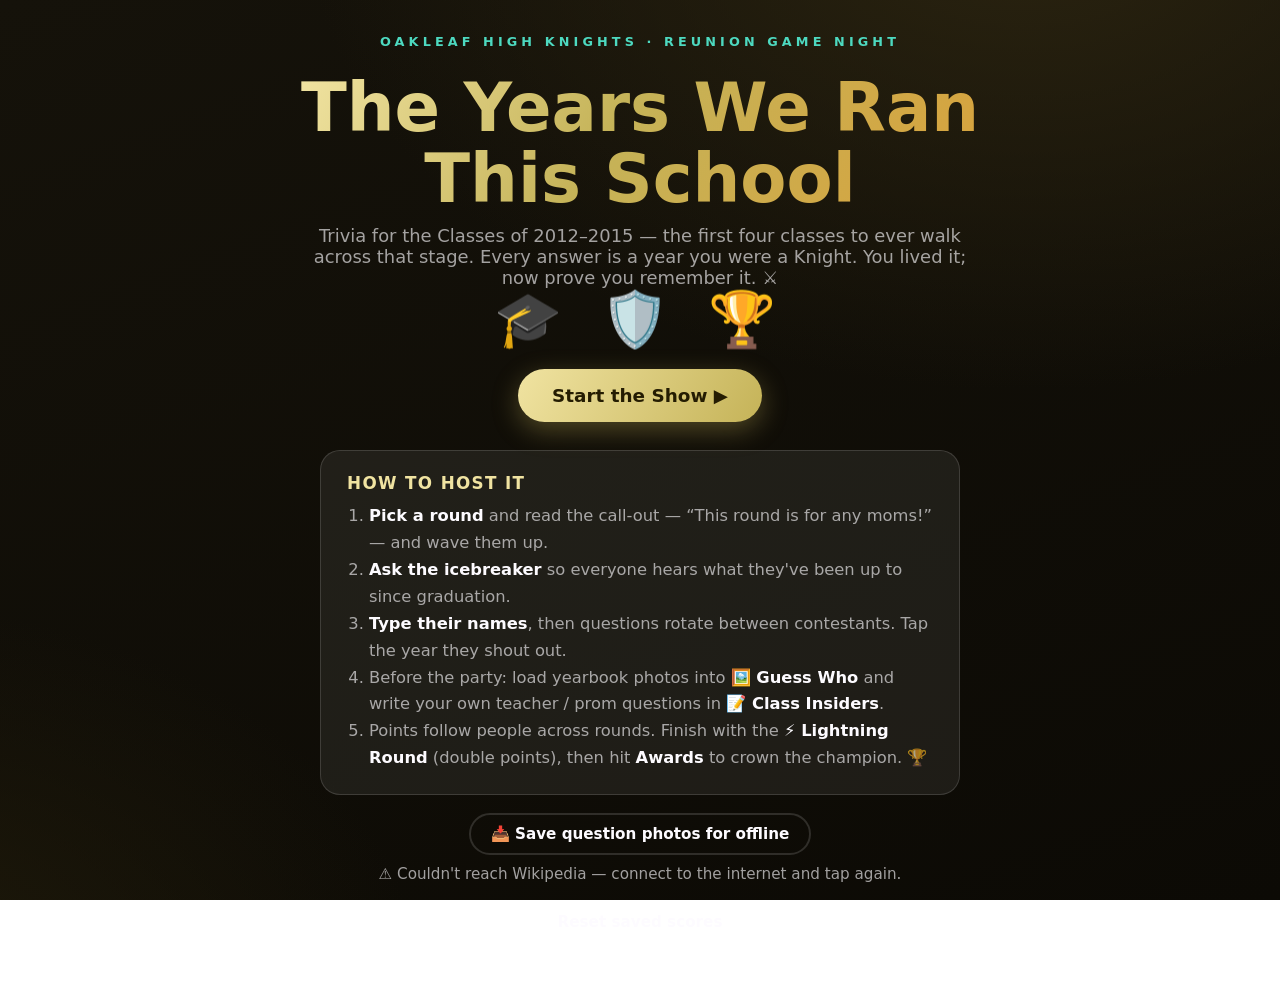
==== commit f18f8dfc: "Add photos to trivia: auto-cached question images and Guess Who yearbook round - Questions now show " ====
--- a/reunion-trivia.html
+++ b/reunion-trivia.html
@@ -49,6 +49,8 @@
   .btn.ghost{background:transparent; color:var(--text); border:2px solid var(--card-border); box-shadow:none;}
   .btn.ghost:hover{border-color:var(--gold); color:var(--gold-soft); box-shadow:none;}
   .btn.small{padding:10px 20px; font-size:.95rem;}
+  .btn.good{background:var(--good); color:#06270f;}
+  .btn.bad{background:var(--bad); color:#fff;}
   .btn:disabled{opacity:.4; cursor:not-allowed; transform:none;}
   .center{text-align:center;}
   .topbar{display:flex; justify-content:space-between; align-items:center; gap:12px; margin-bottom:22px; flex-wrap:wrap;}
@@ -78,6 +80,7 @@
   .donebadge{position:absolute; top:14px; right:16px; background:var(--good); color:#06270f; font-weight:800; font-size:.75rem; padding:4px 12px; border-radius:999px;}
   .lightning-card{border:2px solid var(--gold); background:linear-gradient(140deg, rgba(197,179,88,.16), rgba(255,111,165,.08));}
   .insider-card{border:2px dashed var(--teal);}
+  .who-card{border:2px dashed var(--pink);}
 
   /* ROUND INTRO / CONTESTANTS */
   .callout{
@@ -110,15 +113,20 @@
     text-align:center; margin:18px auto 6px; font-size:1.05rem; color:var(--muted); letter-spacing:.1em; text-transform:uppercase; font-weight:700;
   }
   .contestant-name{text-align:center; font-size:clamp(1.8rem,4vw,2.8rem); font-weight:900; color:var(--teal); margin-bottom:18px;}
+  .qphoto{
+    display:block; max-height:36vh; max-width:min(92vw,640px); margin:0 auto 18px;
+    border-radius:18px; border:3px solid var(--card-border); object-fit:contain;
+    box-shadow:0 18px 50px rgba(0,0,0,.5); background:#000;
+  }
   .qtext{
-    text-align:center; font-size:clamp(1.5rem,3.4vw,2.4rem); font-weight:800; line-height:1.3;
-    max-width:900px; margin:0 auto 14px; min-height:2.6em;
+    text-align:center; font-size:clamp(1.4rem,3.2vw,2.2rem); font-weight:800; line-height:1.3;
+    max-width:900px; margin:0 auto 14px;
   }
   .qprompt{text-align:center; color:var(--gold-soft); font-weight:800; letter-spacing:.18em; text-transform:uppercase; font-size:.95rem; margin-bottom:26px;}
   .years{display:grid; grid-template-columns:repeat(4,1fr); gap:16px; max-width:880px; margin:0 auto;}
   @media(max-width:680px){.years{grid-template-columns:repeat(2,1fr);}}
   .yearbtn{
-    font:inherit; font-size:clamp(1.6rem,3.5vw,2.4rem); font-weight:900; padding:30px 10px; cursor:pointer;
+    font:inherit; font-size:clamp(1.5rem,3.2vw,2.2rem); font-weight:900; padding:24px 10px; cursor:pointer;
     border-radius:22px; border:2px solid var(--card-border); background:var(--card); color:var(--text);
     transition:transform .12s ease, border-color .12s ease, background .2s ease;
   }
@@ -128,14 +136,15 @@
   .yearbtn.wrong{background:var(--bad); border-color:var(--bad); color:#fff;}
   .yearbtn.dim{opacity:.35;}
   @keyframes pop{0%{transform:scale(1);}45%{transform:scale(1.09);}100%{transform:scale(1);}}
-  .verdict{text-align:center; font-size:1.7rem; font-weight:900; margin-top:26px; min-height:2.2em;}
+  .judge{display:flex; gap:14px; justify-content:center; margin-top:6px; flex-wrap:wrap;}
+  .verdict{text-align:center; font-size:1.7rem; font-weight:900; margin-top:22px; min-height:2.2em;}
   .verdict .pts{color:var(--gold-soft);}
   .fact{
-    text-align:center; color:var(--muted); font-size:1.12rem; max-width:720px; margin:8px auto 0; line-height:1.5; min-height:3em;
+    text-align:center; color:var(--muted); font-size:1.12rem; max-width:720px; margin:8px auto 0; line-height:1.5; min-height:2em;
   }
   .keyhint{text-align:center; color:rgba(253,251,255,.35); font-size:.85rem; margin-top:26px;}
 
-  /* INSIDER EDITOR */
+  /* EDITORS */
   .editor{max-width:720px; margin:0 auto;}
   .editor textarea{
     width:100%; font:inherit; font-size:1.1rem; padding:14px 18px; border-radius:16px; resize:vertical; min-height:84px;
@@ -159,6 +168,24 @@
   }
   .qitem .qy{color:var(--gold-soft); font-weight:900; white-space:nowrap;}
   .qitem button{background:none; border:none; color:var(--pink); font-size:1.2rem; cursor:pointer; font-weight:900;}
+  .whoitem{
+    display:flex; align-items:center; gap:14px;
+    background:var(--card); border:1px solid var(--card-border); border-radius:16px; padding:12px 16px;
+  }
+  .whoitem img{width:84px; height:84px; object-fit:cover; border-radius:12px; border:2px solid var(--card-border);}
+  .whoitem .fields{flex:1;}
+  .whoitem input{
+    width:100%; font:inherit; font-size:1rem; padding:9px 14px; border-radius:999px;
+    border:2px solid var(--card-border); background:rgba(0,0,0,.25); color:var(--text); outline:none;
+  }
+  .whoitem input + input{margin-top:8px;}
+  .whoitem button{background:none; border:none; color:var(--pink); font-size:1.3rem; cursor:pointer; font-weight:900;}
+  .filewrap{
+    border:2px dashed var(--card-border); border-radius:20px; padding:26px; text-align:center; margin:20px 0; cursor:pointer;
+    transition:border-color .15s ease;
+  }
+  .filewrap:hover{border-color:var(--gold);}
+  .filewrap input{display:none;}
 
   /* ROUND END + AWARDS */
   .scoreboard{max-width:560px; margin:24px auto; display:flex; flex-direction:column; gap:10px;}
@@ -200,9 +227,13 @@
         <li><b>Pick a round</b> and read the call-out — “This round is for any moms!” — and wave them up.</li>
         <li><b>Ask the icebreaker</b> so everyone hears what they've been up to since graduation.</li>
         <li><b>Type their names</b>, then questions rotate between contestants. Tap the year they shout out.</li>
-        <li>Add your own teacher / prom / homecoming questions in the <b>📝 Class Insiders</b> round before the party.</li>
+        <li>Before the party: load yearbook photos into <b>🖼️ Guess Who</b> and write your own teacher / prom questions in <b>📝 Class Insiders</b>.</li>
         <li>Points follow people across rounds. Finish with the <b>⚡ Lightning Round</b> (double points), then hit <b>Awards</b> to crown the champion. 🏆</li>
       </ol>
+    </div>
+    <div class="center">
+      <button class="btn ghost small" onclick="fetchQuestionPhotos(document.getElementById('photo-status'))">📥 Save question photos for offline</button>
+      <div class="hint" id="photo-status" style="margin-top:10px;">Open this once on wifi before the party — photos download automatically and are kept for offline.</div>
     </div>
     <button class="btn ghost small" id="btn-reset" onclick="resetGame()">Reset saved scores</button>
   </div>
@@ -252,15 +283,17 @@
   </div>
   <div class="forwho">This one's for</div>
   <div class="contestant-name" id="q-contestant"></div>
+  <img class="qphoto" id="q-photo" alt="" style="display:none;" onerror="this.style.display='none'">
   <div class="qtext" id="q-text"></div>
   <div class="qprompt" id="q-prompt">What year did it happen?</div>
   <div class="years" id="q-years"></div>
+  <div class="judge" id="q-judge"></div>
   <div class="verdict" id="q-verdict"></div>
   <div class="fact" id="q-fact"></div>
   <div class="center" style="margin-top:18px;">
     <button class="btn" id="btn-next" onclick="nextQuestion()" style="visibility:hidden;">Next ▶</button>
   </div>
-  <div class="keyhint">Host keys: 1–4 to lock in an answer · Enter for next</div>
+  <div class="keyhint" id="q-keyhint">Host keys: 1–4 to lock in an answer · Enter for next</div>
 </section>
 
 <!-- ============ INSIDER EDITOR ============ -->
@@ -286,6 +319,29 @@
   </div>
 </section>
 
+<!-- ============ GUESS WHO EDITOR ============ -->
+<section class="screen" id="screen-whoeditor">
+  <div class="topbar">
+    <button class="btn ghost small" onclick="goRounds()">← Back to rounds</button>
+    <span class="pill">🖼️ Guess Who · <b id="who-count">0</b> photos</span>
+  </div>
+  <div class="kicker">Yearbook edition</div>
+  <h1 style="font-size:clamp(1.8rem,4vw,2.6rem);">Guess Who 🖼️</h1>
+  <p class="sub">Load up yearbook headshots (snap them with your phone, crop to one face, and add them here). On game night the photo goes up huge on screen, the contestant guesses who it is, and you judge it.</p>
+  <div class="editor">
+    <label class="filewrap" for="who-file">
+      <div style="font-size:2.2rem;">📷</div>
+      <div style="font-weight:800; margin-top:6px;">Tap to add photos</div>
+      <div class="hint">You can select multiple at once. They're resized and saved in this browser.</div>
+      <input id="who-file" type="file" accept="image/*" multiple onchange="addWhoPhotos(this.files)">
+    </label>
+    <div class="center" style="margin-bottom:10px;">
+      <button class="btn small ghost" id="who-play" onclick="playWho()">Play this round ▶</button>
+    </div>
+    <div class="qlist" id="who-list"></div>
+  </div>
+</section>
+
 <!-- ============ ROUND END ============ -->
 <section class="screen" id="screen-roundend">
   <div class="center" style="font-size:3.6rem; margin-top:30px;" id="re-emoji">🎉</div>
@@ -315,6 +371,80 @@
 </section>
 
 <script>
+/* ================= QUESTION PHOTOS =================
+   Photos are pulled once from Wikipedia (lead image of each article below)
+   while online, cached in this browser, then work fully offline. */
+const QIMG_TITLES = {
+  oakleaf:"Oakleaf High School", quarterman:"Shaq Quarterman", tiger:"Tiger Woods",
+  jameis:"Jameis Winston", brave:"Brave (2012 film)", frozen:"Frozen (2013 film)",
+  george:"Prince George of Wales", lego:"The Lego Movie", insideout:"Inside Out (2015 film)",
+  charlotte:"Princess Charlotte of Wales", callmemaybe:"Call Me Maybe",
+  beyonce:"Beyoncé (album)", allofme:"All of Me (John Legend song)",
+  obergefell:"Obergefell v. Hodges", curiosity:"Curiosity (rover)",
+  stratos:"Red Bull Stratos", gravity:"Gravity (2013 film)",
+  interstellar:"Interstellar (film)", pluto:"Pluto", martian:"The Martian (film)",
+  instagram:"Instagram", wolf:"The Wolf of Wall Street (2013 film)",
+  hyperloop:"Hyperloop", whatsapp:"WhatsApp", applewatch:"Apple Watch",
+  grumpy:"Grumpy Cat", doge:"Doge (meme)", flappy:"Flappy Bird", pizzarat:"Pizza Rat",
+  khan:"Shahid Khan", jagslogo:"Jacksonville Jaguars", bortles:"Blake Bortles",
+  everbank:"EverBank Stadium", armada:"Jacksonville Armada FC",
+  gangnam:"Gangnam Style", vine:"Vine (service)", icebucket:"Ice Bucket Challenge",
+  dress:"The dress", higgs:"Higgs boson", mayan:"2012 phenomenon",
+  gatsby:"The Great Gatsby (2013 film)", malala:"Malala Yousafzai",
+  hamilton:"Hamilton (musical)", gotye:"Somebody That I Used to Know",
+  blurred:"Blurred Lines", happy:"Happy (Pharrell Williams song)",
+  uptown:"Uptown Funk", whip:"Watch Me (Whip/Nae Nae)",
+  olympics:"2012 Summer Olympics", avengers:"The Avengers (2012 film)",
+  pope:"Pope Francis", fox:"The Fox (What Does the Fox Say?)",
+  ellen:"Ellen's Oscar selfie", taylor:"1989 (Taylor Swift album)",
+  hello:"Hello (Adele song)", starwars:"Star Wars: The Force Awakens",
+};
+const IMG_PREFIX = "oakleafImg_";
+const IMGS = {};
+Object.keys(QIMG_TITLES).forEach(k=>{
+  try{
+    const v = localStorage.getItem(IMG_PREFIX + k);
+    if(v) IMGS[k] = v;
+  }catch(e){}
+});
+
+async function fetchQuestionPhotos(statusEl){
+  const keys = Object.keys(QIMG_TITLES).filter(k=>!IMGS[k]);
+  if(keys.length===0){ if(statusEl) statusEl.textContent = "✅ All photos saved for offline!"; return; }
+  let done = 0, ok = 0;
+  for(const k of keys){
+    try{
+      const title = encodeURIComponent(QIMG_TITLES[k].replace(/ /g,"_"));
+      const res = await fetch(`https://en.wikipedia.org/api/rest_v1/page/summary/${title}`);
+      const data = await res.json();
+      let src = data.thumbnail && data.thumbnail.source;
+      if(src){
+        src = src.replace(/\/(\d+)px-/, "/560px-");
+        const blob = await (await fetch(src)).blob();
+        const dataUrl = await new Promise((resolve,reject)=>{
+          const fr = new FileReader();
+          fr.onload = ()=>resolve(fr.result);
+          fr.onerror = reject;
+          fr.readAsDataURL(blob);
+        });
+        IMGS[k] = dataUrl;
+        try{ localStorage.setItem(IMG_PREFIX + k, dataUrl); }catch(e){}
+        ok++;
+      }
+    }catch(e){}
+    done++;
+    if(statusEl) statusEl.textContent = `📥 Fetching photos… ${done}/${keys.length}`;
+  }
+  if(statusEl) statusEl.textContent = ok>0
+    ? `✅ ${Object.keys(IMGS).length} question photos saved for offline!`
+    : "⚠️ Couldn't reach Wikipedia — connect to the internet and tap again.";
+}
+
+// Quietly try to grab photos in the background whenever we're online.
+window.addEventListener("load", ()=>{
+  if(navigator.onLine) fetchQuestionPhotos(document.getElementById("photo-status"));
+});
+
 /* ================= GAME DATA =================
    Every answer is 2012, 2013, 2014, or 2015 — the Oakleaf years. */
 const YEARS = [2012, 2013, 2014, 2015];
@@ -326,11 +456,11 @@
     desc:"Oakleaf history. You were literally there for all of this.",
     icebreaker:"What class are you, and what's one thing your class did better than the other three?",
     questions:[
-      {q:"Oakleaf history was made: the FIRST-EVER class walked across that graduation stage.", year:2012, fact:"The Class of 2012 — some of you in this room — were the very first Oakleaf graduates ever. The school had only opened in August 2010."},
-      {q:"A freshman named Shaq Quarterman showed up on campus — the future first Oakleaf Knight ever drafted into the NFL.", year:2012, fact:"He finished his Oakleaf career with 412 tackles, starred at Miami, and the Jaguars drafted him in 2020 — the first Knight to make the league."},
-      {q:"Tiger Woods won The Players Championship just up the road at TPC Sawgrass.", year:2013, fact:"May 2013 — his second Players title, 12 years after his first."},
+      {q:"Oakleaf history was made: the FIRST-EVER class walked across that graduation stage.", year:2012, img:"oakleaf", fact:"The Class of 2012 — some of you in this room — were the very first Oakleaf graduates ever. The school had only opened in August 2010."},
+      {q:"A freshman named Shaq Quarterman showed up on campus — the future first Oakleaf Knight ever drafted into the NFL.", year:2012, img:"quarterman", fact:"He finished his Oakleaf career with 412 tackles, starred at Miami, and the Jaguars drafted him in 2020 — the first Knight to make the league."},
+      {q:"Tiger Woods won The Players Championship just up the road at TPC Sawgrass.", year:2013, img:"tiger", fact:"May 2013 — his second Players title, 12 years after his first."},
       {q:"Oakleaf football went 12–1 and won the school's FIRST district title in history.", year:2014, fact:"The 2014 Knights, with junior Shaq Quarterman leading the defense — after the program started out 0-10 in its first season."},
-      {q:"Florida State's Jameis Winston won the Heisman Trophy and FSU fans were absolutely insufferable about it.", year:2013, fact:"December 2013 — youngest Heisman winner ever at the time, then FSU won the national title weeks later."},
+      {q:"Florida State's Jameis Winston won the Heisman Trophy and FSU fans were absolutely insufferable about it.", year:2013, img:"jameis", fact:"December 2013 — youngest Heisman winner ever at the time, then FSU won the national title weeks later."},
       {q:"And finally… the baby class of tonight's crew — the Class of 2015 — turned their tassels and closed out the era.", year:2015, fact:"A free point. If they miss this one, take their diploma back."},
     ]
   },
@@ -340,12 +470,12 @@
     desc:"Parenthood-era pop culture. If you've heard “Let It Go” 4,000 times, this is your moment.",
     icebreaker:"How many kids do you have — names and ages?",
     questions:[
-      {q:"Pixar's “Brave” gave every future girl-mom a curly-haired archer to name their daughter after.", year:2012, fact:"June 2012 — Merida won Pixar an Oscar for it."},
-      {q:"Disney's “Frozen” hit theaters and “Let It Go” took over every car ride in America.", year:2013, fact:"November 2013 — it became the highest-grossing animated movie ever at the time."},
-      {q:"Prince George was born and the world camped outside a hospital for a baby announcement.", year:2013, fact:"July 2013 — the royal baby watch was 24/7 news for weeks."},
-      {q:"“The LEGO Movie” dropped and got “Everything Is Awesome” stuck in all of our heads.", year:2014, fact:"February 2014 — and somehow it did NOT get a Best Animated Feature nomination."},
-      {q:"Pixar's “Inside Out” made every grown adult cry about an imaginary friend named Bing Bong.", year:2015, fact:"June 2015 — Joy, Sadness, and a whole lot of feelings."},
-      {q:"Princess Charlotte arrived, completing the royal-baby double.", year:2015, fact:"May 2015 — born at the same hospital wing as her brother George."},
+      {q:"Pixar's “Brave” gave every future girl-mom a curly-haired archer to name their daughter after.", year:2012, img:"brave", fact:"June 2012 — Merida won Pixar an Oscar for it."},
+      {q:"Disney's “Frozen” hit theaters and “Let It Go” took over every car ride in America.", year:2013, img:"frozen", fact:"November 2013 — it became the highest-grossing animated movie ever at the time."},
+      {q:"Prince George was born and the world camped outside a hospital for a baby announcement.", year:2013, img:"george", fact:"July 2013 — the royal baby watch was 24/7 news for weeks."},
+      {q:"“The LEGO Movie” dropped and got “Everything Is Awesome” stuck in all of our heads.", year:2014, img:"lego", fact:"February 2014 — and somehow it did NOT get a Best Animated Feature nomination."},
+      {q:"Pixar's “Inside Out” made every grown adult cry about an imaginary friend named Bing Bong.", year:2015, img:"insideout", fact:"June 2015 — Joy, Sadness, and a whole lot of feelings."},
+      {q:"Princess Charlotte arrived, completing the royal-baby double.", year:2015, img:"charlotte", fact:"May 2015 — born at the same hospital wing as her brother George."},
     ]
   },
   {
@@ -354,12 +484,12 @@
     desc:"Love-and-weddings edition, from your high school years.",
     icebreaker:"How did you two meet? Give us the 10-second version!",
     questions:[
-      {q:"Carly Rae Jepsen's “Call Me Maybe” was THE song of the summer — here's my number, so call me, maybe.", year:2012, fact:"It spent 9 weeks at #1 in summer 2012."},
+      {q:"Carly Rae Jepsen's “Call Me Maybe” was THE song of the summer — here's my number, so call me, maybe.", year:2012, img:"callmemaybe", fact:"It spent 9 weeks at #1 in summer 2012."},
       {q:"Kanye proposed to Kim by renting out an entire baseball stadium with a 50-piece orchestra.", year:2013, fact:"October 2013, AT&T Park in San Francisco — on her 33rd birthday."},
-      {q:"Beyoncé shocked the world by surprise-dropping a whole album overnight, featuring “Drunk in Love.”", year:2013, fact:"December 2013 — no announcement, no promo, just Beyoncé."},
+      {q:"Beyoncé shocked the world by surprise-dropping a whole album overnight, featuring “Drunk in Love.”", year:2013, img:"beyonce", fact:"December 2013 — no announcement, no promo, just Beyoncé."},
       {q:"Kim and Kanye got married in a massively over-the-top wedding in Florence, Italy.", year:2014, fact:"May 2014 — the flower wall alone reportedly cost a fortune."},
-      {q:"John Legend's “All of Me” hit #1 and instantly became the first-dance song at every wedding you've attended since.", year:2014, fact:"May 2014 — written for his wife Chrissy Teigen."},
-      {q:"The Supreme Court made marriage equality the law of the land in all 50 states.", year:2015, fact:"June 26, 2015 — Obergefell v. Hodges."},
+      {q:"John Legend's “All of Me” hit #1 and instantly became the first-dance song at every wedding you've attended since.", year:2014, img:"allofme", fact:"May 2014 — written for his wife Chrissy Teigen."},
+      {q:"The Supreme Court made marriage equality the law of the land in all 50 states.", year:2015, img:"obergefell", fact:"June 26, 2015 — Obergefell v. Hodges."},
     ]
   },
   {
@@ -368,12 +498,12 @@
     desc:"A round about going far, far away. Space-and-travel themed, naturally.",
     icebreaker:"Where do you live now, and what took you there?",
     questions:[
-      {q:"NASA's Curiosity rover stuck the landing on Mars — the ultimate “I'm moving away” story.", year:2012, fact:"August 2012 — the “seven minutes of terror” landing went perfectly."},
-      {q:"Felix Baumgartner jumped from the edge of space and broke the sound barrier with his BODY.", year:2012, fact:"October 2012 — 24 miles up, livestreamed to 8 million people."},
-      {q:"“Gravity” with Sandra Bullock had everyone terrified of space (and won 7 Oscars).", year:2013, fact:"October 2013 — directed by Alfonso Cuarón."},
-      {q:"“Interstellar” melted our brains with black holes, bookshelves, and that Hans Zimmer organ.", year:2014, fact:"November 2014 — “Murph!”"},
-      {q:"NASA's New Horizons flew past Pluto and sent back the first close-up photos ever.", year:2015, fact:"July 2015 — after a 9-year, 3-billion-mile trip."},
-      {q:"Matt Damon got left behind on Mars and science'd his way home in “The Martian.”", year:2015, fact:"October 2015 — he grew potatoes in… well, you remember."},
+      {q:"NASA's Curiosity rover stuck the landing on Mars — the ultimate “I'm moving away” story.", year:2012, img:"curiosity", fact:"August 2012 — the “seven minutes of terror” landing went perfectly."},
+      {q:"Felix Baumgartner jumped from the edge of space and broke the sound barrier with his BODY.", year:2012, img:"stratos", fact:"October 2012 — 24 miles up, livestreamed to 8 million people."},
+      {q:"“Gravity” with Sandra Bullock had everyone terrified of space (and won 7 Oscars).", year:2013, img:"gravity", fact:"October 2013 — directed by Alfonso Cuarón."},
+      {q:"“Interstellar” melted our brains with black holes, bookshelves, and that Hans Zimmer organ.", year:2014, img:"interstellar", fact:"November 2014 — “Murph!”"},
+      {q:"NASA's New Horizons flew past Pluto and sent back the first close-up photos ever.", year:2015, img:"pluto", fact:"July 2015 — after a 9-year, 3-billion-mile trip."},
+      {q:"Matt Damon got left behind on Mars and science'd his way home in “The Martian.”", year:2015, img:"martian", fact:"October 2015 — he grew potatoes in… well, you remember."},
     ]
   },
   {
@@ -382,12 +512,12 @@
     desc:"Money moves from your high school years.",
     icebreaker:"Pitch us what you do — one sentence, make it good!",
     questions:[
-      {q:"Facebook bought Instagram for a billion dollars and everyone thought that was an insane price. It was not.", year:2012, fact:"April 2012 — Instagram had just 13 employees at the time."},
+      {q:"Facebook bought Instagram for a billion dollars and everyone thought that was an insane price. It was not.", year:2012, img:"instagram", fact:"April 2012 — Instagram had just 13 employees at the time."},
       {q:"Facebook went public in one of the biggest IPOs in history.", year:2012, fact:"May 2012 — valued at $104 billion on day one."},
-      {q:"“The Wolf of Wall Street” hit theaters and gave us three hours of Leo selling pens.", year:2013, fact:"December 2013 — it set a record for profanity in a feature film."},
-      {q:"Elon Musk published his “Hyperloop” paper and everyone briefly believed we'd commute in tubes.", year:2013, fact:"August 2013 — still waiting on that tube."},
-      {q:"Facebook bought WhatsApp for a jaw-dropping $19 BILLION.", year:2014, fact:"February 2014 — one of the biggest tech deals ever."},
-      {q:"The Apple Watch finally went on sale and wrists were never the same.", year:2015, fact:"April 2015 — Apple's first all-new product since the iPad."},
+      {q:"“The Wolf of Wall Street” hit theaters and gave us three hours of Leo selling pens.", year:2013, img:"wolf", fact:"December 2013 — it set a record for profanity in a feature film."},
+      {q:"Elon Musk published his “Hyperloop” paper and everyone briefly believed we'd commute in tubes.", year:2013, img:"hyperloop", fact:"August 2013 — still waiting on that tube."},
+      {q:"Facebook bought WhatsApp for a jaw-dropping $19 BILLION.", year:2014, img:"whatsapp", fact:"February 2014 — one of the biggest tech deals ever."},
+      {q:"The Apple Watch finally went on sale and wrists were never the same.", year:2015, img:"applewatch", fact:"April 2015 — Apple's first all-new product since the iPad."},
     ]
   },
   {
@@ -396,12 +526,12 @@
     desc:"The golden age of animal internet, which happened to be while you were at Oakleaf.",
     icebreaker:"What's your pet's name — and show us a picture on your phone!",
     questions:[
-      {q:"Grumpy Cat went viral and became the most famous frown on the internet.", year:2012, fact:"September 2012 — her real name was Tardar Sauce."},
-      {q:"The Doge meme took over. Much wow. Very year. So guess.", year:2013, fact:"Doge exploded in 2013 — Kabosu the Shiba Inu became a legend."},
-      {q:"Flappy Bird was deleted from the App Store by its own creator at the height of its fame.", year:2014, fact:"February 2014 — it was earning ~$50k a DAY in ads when he pulled it."},
+      {q:"Grumpy Cat went viral and became the most famous frown on the internet.", year:2012, img:"grumpy", fact:"September 2012 — her real name was Tardar Sauce."},
+      {q:"The Doge meme took over. Much wow. Very year. So guess.", year:2013, img:"doge", fact:"Doge exploded in 2013 — Kabosu the Shiba Inu became a legend."},
+      {q:"Flappy Bird was deleted from the App Store by its own creator at the height of its fame.", year:2014, img:"flappy", fact:"February 2014 — it was earning ~$50k a DAY in ads when he pulled it."},
       {q:"Grumpy Cat got her own made-for-TV Christmas MOVIE. A cat. A movie deal.", year:2014, fact:"November 2014 — “Grumpy Cat's Worst Christmas Ever,” voiced by Aubrey Plaza."},
       {q:"Two llamas escaped in Arizona and America stopped working to watch the chase live.", year:2015, fact:"February 2015 — the Great Llama Chase happened the SAME WEEK as The Dress."},
-      {q:"Pizza Rat dragged an entire slice down the NYC subway stairs and became an icon.", year:2015, fact:"September 2015 — a true New York hero."},
+      {q:"Pizza Rat dragged an entire slice down the NYC subway stairs and became an icon.", year:2015, img:"pizzarat", fact:"September 2015 — a true New York hero."},
     ]
   },
   {
@@ -410,12 +540,12 @@
     desc:"Jacksonville and Jaguars happenings from your Oakleaf years. DUUUVAL!",
     icebreaker:"What's the biggest change around town since we graduated?",
     questions:[
-      {q:"Shad Khan officially took over as owner of the Jaguars, mustache and all.", year:2012, fact:"January 2012 — he became the first minority owner of an NFL team."},
-      {q:"The Jaguars unveiled their new logo and those two-tone gold-to-black helmets.", year:2013, fact:"February 2013 — the gradient helmet remains one of the boldest looks in NFL history."},
+      {q:"Shad Khan officially took over as owner of the Jaguars, mustache and all.", year:2012, img:"khan", fact:"January 2012 — he became the first minority owner of an NFL team."},
+      {q:"The Jaguars unveiled their new logo and those two-tone gold-to-black helmets.", year:2013, img:"jagslogo", fact:"February 2013 — the gradient helmet remains one of the boldest looks in NFL history."},
       {q:"One Spark, the giant crowdfunding festival, took over downtown Jacksonville for the first time.", year:2013, fact:"April 2013 — about 130,000 people came out over five days."},
-      {q:"The Jaguars drafted Blake Bortles 3rd overall and hope was alive in Duval.", year:2014, fact:"May 2014 — out of UCF, just down I-95."},
-      {q:"EverBank Field unveiled the WORLD'S LARGEST scoreboards… and swimming pools in the end zone.", year:2014, fact:"July 2014 — 362 feet of video board, a world record, plus actual wading pools."},
-      {q:"The Jacksonville Armada kicked off their first-ever season of pro soccer.", year:2015, fact:"2015 — their debut drew one of the biggest crowds in modern NASL history."},
+      {q:"The Jaguars drafted Blake Bortles 3rd overall and hope was alive in Duval.", year:2014, img:"bortles", fact:"May 2014 — out of UCF, just down I-95."},
+      {q:"EverBank Field unveiled the WORLD'S LARGEST scoreboards… and swimming pools in the end zone.", year:2014, img:"everbank", fact:"July 2014 — 362 feet of video board, a world record, plus actual wading pools."},
+      {q:"The Jacksonville Armada kicked off their first-ever season of pro soccer.", year:2015, img:"armada", fact:"2015 — their debut drew one of the biggest crowds in modern NASL history."},
     ]
   },
   {
@@ -424,12 +554,12 @@
     desc:"The viral moments that defined the timeline while you were at Oakleaf.",
     icebreaker:"What's the oldest photo still on your phone or Instagram?",
     questions:[
-      {q:"“Gangnam Style” became the first video EVER to hit one billion views on YouTube.", year:2012, fact:"December 2012 — YouTube's view counter wasn't even built for numbers that big."},
-      {q:"Vine launched — six seconds of video that changed comedy forever.", year:2013, fact:"January 2013 — RIP to a legend, gone too soon."},
+      {q:"“Gangnam Style” became the first video EVER to hit one billion views on YouTube.", year:2012, img:"gangnam", fact:"December 2012 — YouTube's view counter wasn't even built for numbers that big."},
+      {q:"Vine launched — six seconds of video that changed comedy forever.", year:2013, img:"vine", fact:"January 2013 — RIP to a legend, gone too soon."},
       {q:"The Harlem Shake craze: 30 seconds of chaos, filmed in every gym, office, and locker room in America.", year:2013, fact:"February 2013 — thousands of versions were uploaded per day at its peak."},
-      {q:"The Ice Bucket Challenge had everyone from your neighbor to Bill Gates dumping freezing water on their heads.", year:2014, fact:"Summer 2014 — it raised over $115 million for ALS research."},
+      {q:"The Ice Bucket Challenge had everyone from your neighbor to Bill Gates dumping freezing water on their heads.", year:2014, img:"icebucket", fact:"Summer 2014 — it raised over $115 million for ALS research."},
       {q:"Kim Kardashian tried to “break the internet” with THAT magazine cover.", year:2014, fact:"November 2014 — Paper Magazine's servers genuinely struggled."},
-      {q:"THE DRESS. Blue and black or white and gold? Friendships ended over this.", year:2015, fact:"February 2015 — for the record, the actual dress was blue and black."},
+      {q:"THE DRESS. Look at it. Blue and black or white and gold? Friendships ended over this.", year:2015, img:"dress", fact:"February 2015 — for the record, the actual dress was blue and black."},
     ]
   },
   {
@@ -438,12 +568,12 @@
     desc:"For the ones who kept doing homework on purpose.",
     icebreaker:"What did you study — and do you actually use it?",
     questions:[
-      {q:"Scientists found the Higgs boson — the “God particle” your physics teacher wouldn't shut up about.", year:2012, fact:"July 2012 — confirmed at CERN after a 48-year search."},
-      {q:"The Mayan calendar “end of the world” came and went… and we all survived to laugh about it.", year:2012, fact:"December 21, 2012 — doomsday parties happened worldwide. Nothing happened."},
-      {q:"“The Great Gatsby” hit theaters — required reading turned into a Leo-with-a-champagne-glass meme.", year:2013, fact:"May 2013 — Baz Luhrmann, Jay-Z soundtrack, English teachers everywhere conflicted."},
+      {q:"Scientists found the Higgs boson — the “God particle” your physics teacher wouldn't shut up about.", year:2012, img:"higgs", fact:"July 2012 — confirmed at CERN after a 48-year search."},
+      {q:"The Mayan calendar “end of the world” came and went… and we all survived to laugh about it.", year:2012, img:"mayan", fact:"December 21, 2012 — doomsday parties happened worldwide. Nothing happened."},
+      {q:"“The Great Gatsby” hit theaters — required reading turned into a Leo-with-a-champagne-glass meme.", year:2013, img:"gatsby", fact:"May 2013 — Baz Luhrmann, Jay-Z soundtrack, English teachers everywhere conflicted."},
       {q:"“Selfie” was crowned Word of the Year by Oxford Dictionaries.", year:2013, fact:"2013 — usage of the word had jumped 17,000% that year."},
-      {q:"Malala Yousafzai became the youngest Nobel Peace Prize winner in history at age 17.", year:2014, fact:"October 2014 — for her fight for girls' education."},
-      {q:"“Hamilton” opened on Broadway and suddenly everyone was rapping about the Federalist Papers.", year:2015, fact:"August 2015 — tickets became nearly impossible to get."},
+      {q:"Malala Yousafzai became the youngest Nobel Peace Prize winner in history at age 17.", year:2014, img:"malala", fact:"October 2014 — for her fight for girls' education."},
+      {q:"“Hamilton” opened on Broadway and suddenly everyone was rapping about the Federalist Papers.", year:2015, img:"hamilton", fact:"August 2015 — tickets became nearly impossible to get."},
     ]
   },
   {
@@ -452,12 +582,12 @@
     desc:"Dance-floor anthems from the Oakleaf years. You've definitely done these moves in a banquet hall.",
     icebreaker:"How many weddings have you been to since graduation — and which one was the best?",
     questions:[
-      {q:"Gotye's “Somebody That I Used to Know” was inescapable — now you're just a yearbook that I used to know.", year:2012, fact:"It was Billboard's #1 song of the entire year, 2012."},
-      {q:"“Blurred Lines” was the song of the summer, for better or worse.", year:2013, fact:"Summer 2013 — 12 weeks at #1."},
+      {q:"Gotye's “Somebody That I Used to Know” was inescapable — now you're just a yearbook that I used to know.", year:2012, img:"gotye", fact:"It was Billboard's #1 song of the entire year, 2012."},
+      {q:"“Blurred Lines” was the song of the summer, for better or worse.", year:2013, img:"blurred", fact:"Summer 2013 — 12 weeks at #1."},
       {q:"Miley Cyrus's twerk-heavy VMA performance broke the internet and launched a thousand think pieces.", year:2013, fact:"August 2013 — the foam finger heard 'round the world."},
-      {q:"Pharrell's “Happy” sat at #1 forever and played at literally every event on Earth.", year:2014, fact:"It was the best-selling song of 2014 — clap along if you feel like a room without a roof."},
-      {q:"“Uptown Funk” took over and gave every wedding DJ an automatic floor-filler.", year:2015, fact:"It opened 2015 with 14 straight weeks at #1 — don't believe me, just watch."},
-      {q:"“Watch Me (Whip / Nae Nae)” had every wedding, gym class, and family cookout doing the same dance.", year:2015, fact:"Silentó released it in 2015 — now watch me bob, bob, bob…"},
+      {q:"Pharrell's “Happy” sat at #1 forever and played at literally every event on Earth.", year:2014, img:"happy", fact:"It was the best-selling song of 2014 — clap along if you feel like a room without a roof."},
+      {q:"“Uptown Funk” took over and gave every wedding DJ an automatic floor-filler.", year:2015, img:"uptown", fact:"It opened 2015 with 14 straight weeks at #1 — don't believe me, just watch."},
+      {q:"“Watch Me (Whip / Nae Nae)” had every wedding, gym class, and family cookout doing the same dance.", year:2015, img:"whip", fact:"Silentó released it in 2015 — now watch me bob, bob, bob…"},
     ]
   },
   {
@@ -466,14 +596,14 @@
     desc:"Eight rapid-fire questions. Two points each. This is where champions are made.",
     icebreaker:"In one word: how would your high school self describe your life now?",
     questions:[
-      {q:"The London Summer Olympics — the Queen “parachuted” in with James Bond.", year:2012, fact:"The opening ceremony stunt with Daniel Craig is still legendary."},
-      {q:"“The Avengers” assembled on screen for the very first time.", year:2012, fact:"May 2012 — shawarma scene and all."},
-      {q:"Pope Francis was elected — the first pope from the Americas.", year:2013, fact:"March 2013, after Benedict XVI became the first pope to resign in ~600 years."},
-      {q:"“What Does the Fox Say” asked the question nobody needed answered. Ring-ding-ding-ding.", year:2013, fact:"September 2013 — Ylvis never escaped it."},
-      {q:"Ellen's celebrity-packed Oscars selfie became the most retweeted post ever (at the time).", year:2014, fact:"March 2014 — it briefly crashed Twitter."},
-      {q:"Taylor Swift dropped “1989” and “Shake It Off” — and officially went full pop.", year:2014, fact:"October 2014 — 1989 sold 1.28 million copies in its first week."},
-      {q:"Adele said “Hello” after years of silence and shattered every streaming record.", year:2015, fact:"October 2015 — first song ever to hit a million US downloads in a week."},
-      {q:"“Star Wars: The Force Awakens” brought lightsabers back to theaters.", year:2015, fact:"December 2015 — it became the highest-grossing film ever in the US."},
+      {q:"The London Summer Olympics — the Queen “parachuted” in with James Bond.", year:2012, img:"olympics", fact:"The opening ceremony stunt with Daniel Craig is still legendary."},
+      {q:"“The Avengers” assembled on screen for the very first time.", year:2012, img:"avengers", fact:"May 2012 — shawarma scene and all."},
+      {q:"Pope Francis was elected — the first pope from the Americas.", year:2013, img:"pope", fact:"March 2013, after Benedict XVI became the first pope to resign in ~600 years."},
+      {q:"“What Does the Fox Say” asked the question nobody needed answered. Ring-ding-ding-ding.", year:2013, img:"fox", fact:"September 2013 — Ylvis never escaped it."},
+      {q:"Ellen's celebrity-packed Oscars selfie became the most retweeted post ever (at the time).", year:2014, img:"ellen", fact:"March 2014 — it briefly crashed Twitter."},
+      {q:"Taylor Swift dropped “1989” and “Shake It Off” — and officially went full pop.", year:2014, img:"taylor", fact:"October 2014 — 1989 sold 1.28 million copies in its first week."},
+      {q:"Adele said “Hello” after years of silence and shattered every streaming record.", year:2015, img:"hello", fact:"October 2015 — first song ever to hit a million US downloads in a week."},
+      {q:"“Star Wars: The Force Awakens” brought lightsabers back to theaters.", year:2015, img:"starwars", fact:"December 2015 — it became the highest-grossing film ever in the US."},
     ]
   },
 ];
@@ -485,16 +615,27 @@
   icebreaker:"What's your single favorite memory from your time at Oakleaf?",
 };
 
+const WHO_META = {
+  id:"who", emoji:"🖼️", title:"Guess Who · Yearbook Edition", whoRound:true,
+  callout:"📣 Think you still know every FACE in that yearbook? Come on up and prove it!",
+  desc:"A yearbook photo goes up on screen. Name that Knight. Host has final judgement — partial credit is between you and your conscience.",
+  icebreaker:"Who from our class have you completely lost touch with but think about?",
+};
+
 /* ================= STATE ================= */
 const STORAGE_KEY = "oakleafReunionTrivia";
-let state = { scores:{}, doneRounds:[], custom:[] };
+let state = { scores:{}, doneRounds:[], custom:[], who:[] };
 try {
   const saved = JSON.parse(localStorage.getItem(STORAGE_KEY));
   if (saved && saved.scores) state = saved;
   if (!state.custom) state.custom = [];
+  if (!state.who) state.who = [];
 } catch(e){}
 
-function save(){ localStorage.setItem(STORAGE_KEY, JSON.stringify(state)); }
+function save(){
+  try{ localStorage.setItem(STORAGE_KEY, JSON.stringify(state)); }
+  catch(e){ alert("Storage is full — try removing a couple of Guess Who photos."); }
+}
 
 let current = null; // {round, names:[], qIndex, answered, roundScores:{}}
 
@@ -512,6 +653,19 @@
     if(r.lightning) return; // lightning goes last
     grid.appendChild(roundCard(r));
   });
+
+  // Guess Who card
+  const whoDone = state.doneRounds.includes("who");
+  const whoCard = document.createElement("button");
+  whoCard.className = "roundcard who-card" + (whoDone ? " done" : "");
+  whoCard.onclick = openWhoEditor;
+  whoCard.innerHTML = `
+    ${whoDone ? '<span class="donebadge">PLAYED ✓</span>' : ''}
+    <div class="remoji">🖼️</div>
+    <h3>Guess Who <span style="font-size:.8em; color:var(--pink);">· yearbook edition</span></h3>
+    <p>Yearbook headshots up on the big screen — name that Knight!</p>
+    <div class="qcount">${state.who.length} photo${state.who.length===1?"":"s"} loaded · tap to add/play</div>`;
+  grid.appendChild(whoCard);
 
   // Custom insider round card
   const done = state.doneRounds.includes("insider");
@@ -546,6 +700,74 @@
     <p>${r.callout.replace("📣 ","")}</p>
     <div class="qcount">${r.questions.length} questions${r.lightning ? " · 2 pts each" : ""}</div>`;
   return card;
+}
+
+/* ================= GUESS WHO EDITOR ================= */
+function openWhoEditor(){
+  renderWhoList();
+  show("screen-whoeditor");
+}
+
+function addWhoPhotos(files){
+  const list = Array.from(files||[]);
+  if(list.length===0) return;
+  let remaining = list.length;
+  list.forEach(file=>{
+    const reader = new FileReader();
+    reader.onload = (e)=>{
+      const img = new Image();
+      img.onload = ()=>{
+        const MAX = 720;
+        const scale = Math.min(1, MAX/Math.max(img.width,img.height));
+        const c = document.createElement("canvas");
+        c.width = Math.round(img.width*scale);
+        c.height = Math.round(img.height*scale);
+        c.getContext("2d").drawImage(img,0,0,c.width,c.height);
+        state.who.push({img:c.toDataURL("image/jpeg",.72), name:"", hint:""});
+        if(--remaining===0){ save(); renderWhoList(); }
+      };
+      img.src = e.target.result;
+    };
+    reader.readAsDataURL(file);
+  });
+  document.getElementById("who-file").value = "";
+}
+
+function renderWhoList(){
+  document.getElementById("who-count").textContent = state.who.length;
+  document.getElementById("who-play").disabled = state.who.length===0;
+  const list = document.getElementById("who-list");
+  list.innerHTML = "";
+  state.who.forEach((p,i)=>{
+    const row = document.createElement("div");
+    row.className = "whoitem";
+    const img = document.createElement("img");
+    img.src = p.img;
+    const fields = document.createElement("div");
+    fields.className = "fields";
+    const name = document.createElement("input");
+    name.type = "text"; name.placeholder = "Who is this? (the answer)";
+    name.value = p.name;
+    name.oninput = ()=>{ p.name = name.value; save(); };
+    const hint = document.createElement("input");
+    hint.type = "text"; hint.placeholder = "Optional hint (“ran cross country”)";
+    hint.value = p.hint||"";
+    hint.oninput = ()=>{ p.hint = hint.value; save(); };
+    fields.appendChild(name); fields.appendChild(hint);
+    const del = document.createElement("button");
+    del.textContent = "✕";
+    del.onclick = ()=>{ state.who.splice(i,1); save(); renderWhoList(); };
+    row.appendChild(img); row.appendChild(fields); row.appendChild(del);
+    list.appendChild(row);
+  });
+}
+
+function playWho(){
+  const ready = state.who.filter(p=>p.name.trim());
+  if(ready.length===0){ alert("Add at least one photo with a name filled in!"); return; }
+  if(ready.length < state.who.length &&
+     !confirm(`${state.who.length-ready.length} photo(s) have no name yet and will be skipped. Play anyway?`)) return;
+  openIntro({ ...WHO_META, questions: ready.map(p=>({who:p})) });
 }
 
 /* ================= INSIDER EDITOR ================= */
@@ -687,20 +909,79 @@
   document.getElementById("q-progress").innerHTML =
     `Question <b>${current.qIndex+1}</b> / ${r.questions.length}`;
   document.getElementById("q-contestant").textContent = currentContestant();
-  document.getElementById("q-text").textContent = q.q;
   document.getElementById("q-verdict").textContent = "";
   document.getElementById("q-fact").textContent = "";
   document.getElementById("btn-next").style.visibility = "hidden";
-
-  const wrap = document.getElementById("q-years");
-  wrap.innerHTML = "";
+  document.getElementById("q-judge").innerHTML = "";
+  const yearsWrap = document.getElementById("q-years");
+  yearsWrap.innerHTML = "";
+  const photo = document.getElementById("q-photo");
+
+  if(r.whoRound){
+    photo.src = q.who.img;
+    photo.style.display = "block";
+    document.getElementById("q-text").textContent = "Name that Knight!";
+    document.getElementById("q-prompt").textContent = "Who is this?";
+    document.getElementById("q-keyhint").textContent = "Host: hit Reveal when they've locked in a guess";
+    const reveal = document.createElement("button");
+    reveal.className = "btn";
+    reveal.textContent = "Reveal 👀";
+    reveal.onclick = ()=>revealWho(q);
+    document.getElementById("q-judge").appendChild(reveal);
+    return;
+  }
+
+  const embedded = q.img && IMGS[q.img];
+  photo.style.display = embedded ? "block" : "none";
+  if(embedded) photo.src = IMGS[q.img];
+  document.getElementById("q-text").textContent = q.q;
+  document.getElementById("q-prompt").textContent = "What year did it happen?";
+  document.getElementById("q-keyhint").textContent = "Host keys: 1–4 to lock in an answer · Enter for next";
+
   YEARS.forEach((y)=>{
     const b = document.createElement("button");
     b.className = "yearbtn";
     b.textContent = y;
     b.onclick = ()=>answer(y, b);
-    wrap.appendChild(b);
+    yearsWrap.appendChild(b);
   });
+}
+
+function revealWho(q){
+  document.getElementById("q-verdict").innerHTML =
+    `It's <span class="pts">${q.who.name}</span>!`;
+  if(q.who.hint) document.getElementById("q-fact").textContent = "💡 " + q.who.hint;
+  const judge = document.getElementById("q-judge");
+  judge.innerHTML = "";
+  const yes = document.createElement("button");
+  yes.className = "btn good";
+  yes.textContent = "✓ They got it (+1)";
+  yes.onclick = ()=>judgeWho(true);
+  const no = document.createElement("button");
+  no.className = "btn bad";
+  no.textContent = "✗ Not quite";
+  no.onclick = ()=>judgeWho(false);
+  judge.appendChild(yes); judge.appendChild(no);
+}
+
+function judgeWho(correct){
+  if(current.answered) return;
+  current.answered = true;
+  const name = currentContestant();
+  if(correct){
+    state.scores[name] = (state.scores[name]||0) + 1;
+    current.roundScores[name] += 1;
+    burstConfetti(60);
+  } else {
+    if(!(name in state.scores)) state.scores[name] = state.scores[name]||0;
+  }
+  save();
+  document.getElementById("q-judge").innerHTML = "";
+  document.getElementById("q-verdict").innerHTML += correct
+    ? ` <span class="pts">✅ +1 for ${name}</span>` : " ❌";
+  document.getElementById("btn-next").style.visibility = "visible";
+  document.getElementById("btn-next").textContent =
+    current.qIndex + 1 >= current.round.questions.length ? "Finish Round 🏁" : "Next ▶";
 }
 
 function answer(year, btn){
@@ -806,8 +1087,8 @@
 }
 
 function resetGame(){
-  if(!confirm("Reset all scores and round history? (Your custom Class Insider questions will be kept.)")) return;
-  state = { scores:{}, doneRounds:[], custom: state.custom };
+  if(!confirm("Reset all scores and round history? (Your Guess Who photos and Class Insider questions will be kept.)")) return;
+  state = { scores:{}, doneRounds:[], custom: state.custom, who: state.who };
   save();
   goRounds();
 }
@@ -815,7 +1096,7 @@
 /* ================= KEYBOARD ================= */
 document.addEventListener("keydown",(e)=>{
   const qActive = document.getElementById("screen-question").classList.contains("active");
-  if(qActive){
+  if(qActive && current && !current.round.whoRound){
     if(!current.answered && ["1","2","3","4"].includes(e.key)){
       const btn = document.querySelectorAll("#q-years .yearbtn")[parseInt(e.key,10)-1];
       if(btn) btn.click();
@@ -823,6 +1104,10 @@
       e.preventDefault();
       nextQuestion();
     }
+  }
+  if(qActive && current && current.round.whoRound && current.answered && (e.key==="Enter" || e.key===" ")){
+    e.preventDefault();
+    nextQuestion();
   }
   const introActive = document.getElementById("screen-intro").classList.contains("active");
   if(introActive && e.key==="Enter" && document.activeElement===document.getElementById("name-input")){
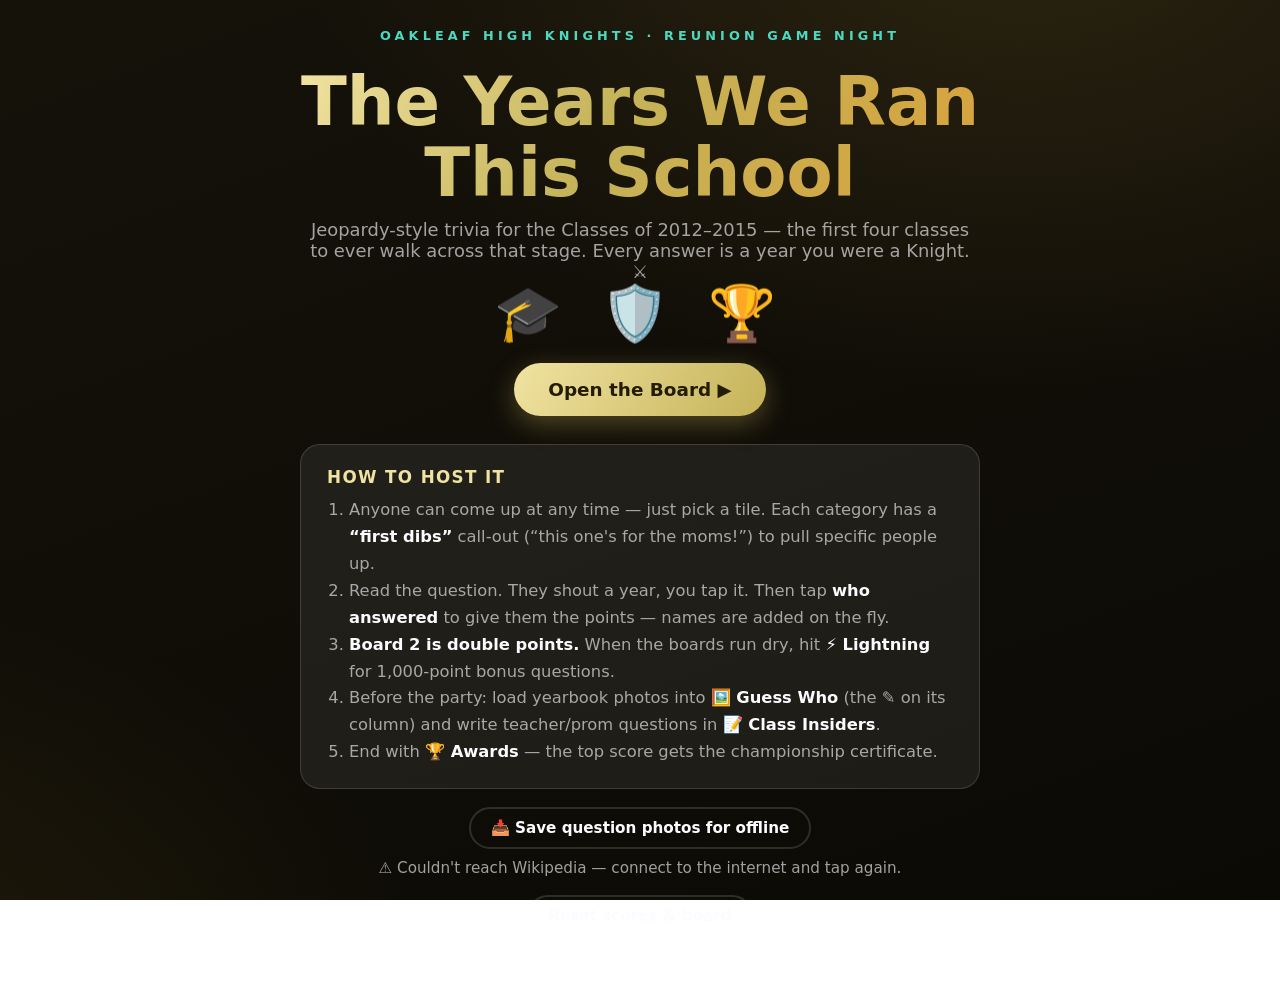
==== commit c0e522a1: "Convert trivia to rolling Jeopardy-style board format - Two 6x6 boards: categories across the top wi" ====
--- a/reunion-trivia.html
+++ b/reunion-trivia.html
@@ -27,7 +27,7 @@
     overflow-x:hidden;
   }
   #confetti{position:fixed; inset:0; pointer-events:none; z-index:50;}
-  .screen{display:none; max-width:1060px; margin:0 auto; padding:34px 26px 60px; min-height:100vh;}
+  .screen{display:none; max-width:1180px; margin:0 auto; padding:28px 24px 60px; min-height:100vh;}
   .screen.active{display:block; animation:fadeUp .35s ease;}
   @keyframes fadeUp{from{opacity:0; transform:translateY(14px);} to{opacity:1; transform:none;}}
 
@@ -49,84 +49,84 @@
   .btn.ghost{background:transparent; color:var(--text); border:2px solid var(--card-border); box-shadow:none;}
   .btn.ghost:hover{border-color:var(--gold); color:var(--gold-soft); box-shadow:none;}
   .btn.small{padding:10px 20px; font-size:.95rem;}
-  .btn.good{background:var(--good); color:#06270f;}
-  .btn.bad{background:var(--bad); color:#fff;}
   .btn:disabled{opacity:.4; cursor:not-allowed; transform:none;}
   .center{text-align:center;}
-  .topbar{display:flex; justify-content:space-between; align-items:center; gap:12px; margin-bottom:22px; flex-wrap:wrap;}
+  .topbar{display:flex; justify-content:space-between; align-items:center; gap:12px; margin-bottom:18px; flex-wrap:wrap;}
   .pill{background:var(--card); border:1px solid var(--card-border); border-radius:999px; padding:8px 18px; font-weight:700; font-size:.95rem;}
   .pill b{color:var(--gold-soft);}
 
   /* HOME */
   .homewrap{display:flex; flex-direction:column; align-items:center; justify-content:center; min-height:80vh; gap:18px;}
   .home-emoji{font-size:3.4rem; text-align:center; letter-spacing:.2em;}
-  .howto{background:var(--card); border:1px solid var(--card-border); border-radius:20px; padding:22px 26px; max-width:640px; margin-top:10px;}
+  .howto{background:var(--card); border:1px solid var(--card-border); border-radius:20px; padding:22px 26px; max-width:680px; margin-top:10px;}
   .howto h3{color:var(--gold-soft); margin-bottom:10px; font-size:1.05rem; letter-spacing:.08em; text-transform:uppercase;}
   .howto ol{padding-left:22px; color:var(--muted); line-height:1.65; font-size:1.02rem;}
   .howto li b{color:var(--text);}
 
-  /* ROUND GRID */
-  .roundgrid{display:grid; grid-template-columns:repeat(auto-fill,minmax(290px,1fr)); gap:18px; margin-top:8px;}
-  .roundcard{
-    position:relative; background:var(--card); border:1px solid var(--card-border); border-radius:22px;
-    padding:24px 22px; cursor:pointer; transition:transform .14s ease, border-color .14s ease; text-align:left; color:var(--text); font:inherit;
-  }
-  .roundcard:hover{transform:translateY(-4px); border-color:var(--gold);}
-  .roundcard .remoji{font-size:2.3rem;}
-  .roundcard h3{font-size:1.3rem; margin:10px 0 6px;}
-  .roundcard p{color:var(--muted); font-size:.97rem; line-height:1.45;}
-  .roundcard .qcount{margin-top:12px; font-size:.85rem; color:var(--teal); font-weight:700; letter-spacing:.06em;}
-  .roundcard.done{opacity:.55;}
-  .donebadge{position:absolute; top:14px; right:16px; background:var(--good); color:#06270f; font-weight:800; font-size:.75rem; padding:4px 12px; border-radius:999px;}
-  .lightning-card{border:2px solid var(--gold); background:linear-gradient(140deg, rgba(197,179,88,.16), rgba(255,111,165,.08));}
-  .insider-card{border:2px dashed var(--teal);}
-  .who-card{border:2px dashed var(--pink);}
-
-  /* ROUND INTRO / CONTESTANTS */
-  .callout{
-    text-align:center; font-size:clamp(1.9rem,4.5vw,3.1rem); font-weight:900; line-height:1.15;
-    margin:18px auto 8px; max-width:840px;
-  }
-  .icebreaker{
-    background:linear-gradient(120deg, rgba(77,217,192,.14), rgba(255,111,165,.1));
-    border:1px solid rgba(77,217,192,.4); border-radius:20px; padding:20px 26px; max-width:680px; margin:22px auto; text-align:center;
-  }
-  .icebreaker .label{color:var(--teal); font-weight:800; letter-spacing:.14em; text-transform:uppercase; font-size:.82rem; margin-bottom:8px;}
-  .icebreaker .q{font-size:1.35rem; font-weight:700;}
-  .nameentry{max-width:560px; margin:10px auto; display:flex; gap:10px;}
-  .nameentry input{
-    flex:1; font:inherit; font-size:1.1rem; padding:14px 20px; border-radius:999px;
+  /* BOARD */
+  .boardswitch{display:flex; gap:10px; justify-content:center; margin-bottom:16px; flex-wrap:wrap;}
+  .boardswitch button{
+    font:inherit; font-weight:800; font-size:1.05rem; padding:12px 26px; border-radius:999px; cursor:pointer;
+    border:2px solid var(--card-border); background:var(--card); color:var(--text);
+  }
+  .boardswitch button.sel{background:var(--gold); border-color:var(--gold); color:#241c02;}
+  .board{display:grid; grid-template-columns:repeat(6,1fr); gap:10px;}
+  @media(max-width:760px){ .board{gap:6px;} }
+  .cathead{
+    background:linear-gradient(140deg, rgba(197,179,88,.22), rgba(197,179,88,.06));
+    border:1px solid var(--gold); border-radius:14px; padding:12px 6px; text-align:center;
+    display:flex; flex-direction:column; align-items:center; justify-content:center; gap:4px; min-height:86px; position:relative;
+  }
+  .cathead .ce{font-size:1.5rem;}
+  .cathead .ct{font-weight:900; font-size:clamp(.62rem,1.4vw,.95rem); line-height:1.2; text-transform:uppercase; letter-spacing:.04em;}
+  .cathead .edit{
+    position:absolute; top:6px; right:6px; background:none; border:none; cursor:pointer; font-size:.95rem; color:var(--teal);
+  }
+  .tile{
+    font:inherit; font-weight:900; font-size:clamp(1rem,2.6vw,1.9rem); color:var(--gold-soft);
+    background:var(--card); border:1px solid var(--card-border); border-radius:14px; cursor:pointer;
+    min-height:74px; transition:transform .12s ease, border-color .12s ease;
+  }
+  .tile:hover:not(:disabled){transform:translateY(-3px); border-color:var(--gold);}
+  .tile:disabled{cursor:default; opacity:.18;}
+  .boardfoot{display:flex; justify-content:center; gap:14px; margin-top:20px; flex-wrap:wrap;}
+
+  /* PLAYERS BAR */
+  .players{display:flex; flex-wrap:wrap; gap:10px; justify-content:center; margin:18px auto 4px; max-width:1000px;}
+  .player{
+    background:var(--card); border:1px solid var(--card-border); border-radius:999px; padding:9px 18px;
+    font-weight:800; font-size:1.05rem; display:flex; align-items:center; gap:10px;
+  }
+  .player .sc{color:var(--gold-soft);}
+  .player.clicky{cursor:pointer; border-color:var(--teal); transition:transform .1s ease;}
+  .player.clicky:hover{transform:scale(1.06); background:rgba(77,217,192,.18);}
+  .addplayer{display:flex; gap:8px; align-items:center;}
+  .addplayer input{
+    font:inherit; font-size:1rem; padding:9px 16px; border-radius:999px; width:190px;
     border:2px solid var(--card-border); background:rgba(0,0,0,.25); color:var(--text); outline:none;
   }
-  .nameentry input:focus{border-color:var(--gold);}
-  .chips{display:flex; flex-wrap:wrap; gap:10px; justify-content:center; max-width:680px; margin:16px auto; min-height:44px;}
-  .chip{
-    background:var(--card); border:1px solid var(--gold); border-radius:999px; padding:9px 18px;
-    font-weight:700; font-size:1.05rem; display:flex; align-items:center; gap:10px;
-  }
-  .chip button{background:none; border:none; color:var(--pink); font-size:1.1rem; cursor:pointer; font-weight:900; line-height:1;}
-  .hint{text-align:center; color:var(--muted); font-size:.95rem;}
+  .addplayer input:focus{border-color:var(--gold);}
 
   /* QUESTION */
-  .qhead{display:flex; justify-content:space-between; align-items:center; gap:14px; flex-wrap:wrap; margin-bottom:8px;}
-  .forwho{
-    text-align:center; margin:18px auto 6px; font-size:1.05rem; color:var(--muted); letter-spacing:.1em; text-transform:uppercase; font-weight:700;
-  }
-  .contestant-name{text-align:center; font-size:clamp(1.8rem,4vw,2.8rem); font-weight:900; color:var(--teal); margin-bottom:18px;}
+  .dibs{
+    text-align:center; font-size:clamp(1.25rem,3vw,1.9rem); font-weight:900; color:var(--pink);
+    margin:6px auto 2px;
+  }
+  .icebreak-line{text-align:center; color:var(--teal); font-size:1rem; font-weight:700; margin-bottom:14px;}
   .qphoto{
-    display:block; max-height:36vh; max-width:min(92vw,640px); margin:0 auto 18px;
+    display:block; max-height:34vh; max-width:min(92vw,640px); margin:0 auto 16px;
     border-radius:18px; border:3px solid var(--card-border); object-fit:contain;
     box-shadow:0 18px 50px rgba(0,0,0,.5); background:#000;
   }
   .qtext{
     text-align:center; font-size:clamp(1.4rem,3.2vw,2.2rem); font-weight:800; line-height:1.3;
-    max-width:900px; margin:0 auto 14px;
-  }
-  .qprompt{text-align:center; color:var(--gold-soft); font-weight:800; letter-spacing:.18em; text-transform:uppercase; font-size:.95rem; margin-bottom:26px;}
-  .years{display:grid; grid-template-columns:repeat(4,1fr); gap:16px; max-width:880px; margin:0 auto;}
+    max-width:900px; margin:0 auto 12px;
+  }
+  .qprompt{text-align:center; color:var(--gold-soft); font-weight:800; letter-spacing:.18em; text-transform:uppercase; font-size:.95rem; margin-bottom:20px;}
+  .years{display:grid; grid-template-columns:repeat(4,1fr); gap:14px; max-width:880px; margin:0 auto;}
   @media(max-width:680px){.years{grid-template-columns:repeat(2,1fr);}}
   .yearbtn{
-    font:inherit; font-size:clamp(1.5rem,3.2vw,2.2rem); font-weight:900; padding:24px 10px; cursor:pointer;
+    font:inherit; font-size:clamp(1.5rem,3.2vw,2.2rem); font-weight:900; padding:22px 10px; cursor:pointer;
     border-radius:22px; border:2px solid var(--card-border); background:var(--card); color:var(--text);
     transition:transform .12s ease, border-color .12s ease, background .2s ease;
   }
@@ -137,12 +137,19 @@
   .yearbtn.dim{opacity:.35;}
   @keyframes pop{0%{transform:scale(1);}45%{transform:scale(1.09);}100%{transform:scale(1);}}
   .judge{display:flex; gap:14px; justify-content:center; margin-top:6px; flex-wrap:wrap;}
-  .verdict{text-align:center; font-size:1.7rem; font-weight:900; margin-top:22px; min-height:2.2em;}
+  .verdict{text-align:center; font-size:1.6rem; font-weight:900; margin-top:18px; min-height:1.4em;}
   .verdict .pts{color:var(--gold-soft);}
   .fact{
-    text-align:center; color:var(--muted); font-size:1.12rem; max-width:720px; margin:8px auto 0; line-height:1.5; min-height:2em;
-  }
-  .keyhint{text-align:center; color:rgba(253,251,255,.35); font-size:.85rem; margin-top:26px;}
+    text-align:center; color:var(--muted); font-size:1.08rem; max-width:720px; margin:6px auto 0; line-height:1.5; min-height:1.6em;
+  }
+  .awardbar{
+    display:none; margin-top:18px; padding:16px; border-radius:20px;
+    background:linear-gradient(120deg, rgba(77,217,192,.12), rgba(255,111,165,.08));
+    border:1px solid rgba(77,217,192,.4);
+  }
+  .awardbar.on{display:block;}
+  .awardbar .label{text-align:center; font-weight:800; letter-spacing:.1em; text-transform:uppercase; font-size:.9rem; color:var(--teal); margin-bottom:10px;}
+  .keyhint{text-align:center; color:rgba(253,251,255,.35); font-size:.85rem; margin-top:22px;}
 
   /* EDITORS */
   .editor{max-width:720px; margin:0 auto;}
@@ -186,8 +193,9 @@
   }
   .filewrap:hover{border-color:var(--gold);}
   .filewrap input{display:none;}
-
-  /* ROUND END + AWARDS */
+  .hint{text-align:center; color:var(--muted); font-size:.95rem;}
+
+  /* AWARDS */
   .scoreboard{max-width:560px; margin:24px auto; display:flex; flex-direction:column; gap:10px;}
   .scorerow{
     display:flex; justify-content:space-between; align-items:center; background:var(--card);
@@ -217,72 +225,51 @@
     <div>
       <div class="kicker">Oakleaf High Knights · Reunion Game Night</div>
       <h1>The Years We Ran<br>This School</h1>
-      <p class="sub">Trivia for the Classes of 2012–2015 — the first four classes to ever walk across that stage. Every answer is a year you were a Knight. You lived it; now prove you remember it. ⚔️</p>
+      <p class="sub">Jeopardy-style trivia for the Classes of 2012–2015 — the first four classes to ever walk across that stage. Every answer is a year you were a Knight. ⚔️</p>
       <div class="home-emoji">🎓 🛡️ 🏆</div>
     </div>
-    <button class="btn" onclick="goRounds()">Start the Show ▶</button>
+    <button class="btn" onclick="goBoard()">Open the Board ▶</button>
     <div class="howto">
       <h3>How to host it</h3>
       <ol>
-        <li><b>Pick a round</b> and read the call-out — “This round is for any moms!” — and wave them up.</li>
-        <li><b>Ask the icebreaker</b> so everyone hears what they've been up to since graduation.</li>
-        <li><b>Type their names</b>, then questions rotate between contestants. Tap the year they shout out.</li>
-        <li>Before the party: load yearbook photos into <b>🖼️ Guess Who</b> and write your own teacher / prom questions in <b>📝 Class Insiders</b>.</li>
-        <li>Points follow people across rounds. Finish with the <b>⚡ Lightning Round</b> (double points), then hit <b>Awards</b> to crown the champion. 🏆</li>
+        <li>Anyone can come up at any time — just pick a tile. Each category has a <b>“first dibs”</b> call-out (“this one's for the moms!”) to pull specific people up.</li>
+        <li>Read the question. They shout a year, you tap it. Then tap <b>who answered</b> to give them the points — names are added on the fly.</li>
+        <li><b>Board 2 is double points.</b> When the boards run dry, hit <b>⚡ Lightning</b> for 1,000-point bonus questions.</li>
+        <li>Before the party: load yearbook photos into <b>🖼️ Guess Who</b> (the ✎ on its column) and write teacher/prom questions in <b>📝 Class Insiders</b>.</li>
+        <li>End with <b>🏆 Awards</b> — the top score gets the championship certificate.</li>
       </ol>
     </div>
     <div class="center">
       <button class="btn ghost small" onclick="fetchQuestionPhotos(document.getElementById('photo-status'))">📥 Save question photos for offline</button>
       <div class="hint" id="photo-status" style="margin-top:10px;">Open this once on wifi before the party — photos download automatically and are kept for offline.</div>
     </div>
-    <button class="btn ghost small" id="btn-reset" onclick="resetGame()">Reset saved scores</button>
+    <button class="btn ghost small" id="btn-reset" onclick="resetGame()">Reset scores & board</button>
   </div>
 </section>
 
-<!-- ============ ROUND PICKER ============ -->
-<section class="screen" id="screen-rounds">
+<!-- ============ BOARD ============ -->
+<section class="screen" id="screen-board">
   <div class="topbar">
     <span class="pill">🛡️ Oakleaf Knights · Classes of <b>2012–2015</b></span>
-    <span class="pill" id="pill-players">Players: <b>0</b></span>
     <button class="btn small" onclick="goAwards()">🏆 Awards Ceremony</button>
   </div>
-  <div class="kicker">Choose a round</div>
-  <h1 style="font-size:clamp(1.8rem,4vw,2.6rem);">Who's coming up next?</h1>
-  <div class="roundgrid" id="roundgrid"></div>
-</section>
-
-<!-- ============ ROUND INTRO ============ -->
-<section class="screen" id="screen-intro">
-  <div class="topbar">
-    <button class="btn ghost small" onclick="goRounds()">← Back to rounds</button>
-    <span class="pill" id="intro-pill"></span>
-  </div>
-  <div class="center" style="font-size:3.6rem;" id="intro-emoji"></div>
-  <div class="callout" id="intro-callout"></div>
-  <p class="sub" id="intro-desc"></p>
-  <div class="icebreaker">
-    <div class="label">🎤 Before we start — tell the room:</div>
-    <div class="q" id="intro-icebreaker"></div>
-  </div>
-  <div class="nameentry">
-    <input id="name-input" type="text" placeholder="Type a contestant's name + Enter" autocomplete="off">
-    <button class="btn small" onclick="addName()">Add</button>
-  </div>
-  <div class="chips" id="name-chips"></div>
-  <p class="hint" id="intro-hint">Add everyone who came up — questions rotate between them.</p>
-  <div class="center" style="margin-top:24px;">
-    <button class="btn" id="btn-start-round" onclick="startRound()" disabled>Let's Play ▶</button>
-  </div>
+  <div class="boardswitch" id="boardswitch"></div>
+  <div class="board" id="board"></div>
+  <div class="boardfoot">
+    <button class="btn ghost small" id="btn-lightning" onclick="openLightning()">⚡ Lightning bonus (1,000 pts)</button>
+    <button class="btn ghost small" onclick="show('screen-home')">🏠 Home</button>
+  </div>
+  <div class="players" id="players-bar"></div>
 </section>
 
 <!-- ============ QUESTION ============ -->
 <section class="screen" id="screen-question">
-  <div class="qhead">
-    <span class="pill" id="q-roundname"></span>
-    <span class="pill" id="q-progress"></span>
-  </div>
-  <div class="forwho">This one's for</div>
-  <div class="contestant-name" id="q-contestant"></div>
+  <div class="topbar">
+    <span class="pill" id="q-cat"></span>
+    <span class="pill">Worth <b id="q-value"></b></span>
+  </div>
+  <div class="dibs" id="q-dibs"></div>
+  <div class="icebreak-line" id="q-ice"></div>
   <img class="qphoto" id="q-photo" alt="" style="display:none;" onerror="this.style.display='none'">
   <div class="qtext" id="q-text"></div>
   <div class="qprompt" id="q-prompt">What year did it happen?</div>
@@ -290,30 +277,36 @@
   <div class="judge" id="q-judge"></div>
   <div class="verdict" id="q-verdict"></div>
   <div class="fact" id="q-fact"></div>
+  <div class="awardbar" id="awardbar">
+    <div class="label">Tap who answered it to award <span id="award-pts"></span> pts</div>
+    <div class="players" id="award-players"></div>
+    <div class="center" style="margin-top:10px;">
+      <button class="btn ghost small" onclick="closeQuestion()">😅 Nobody got it — back to board</button>
+    </div>
+  </div>
   <div class="center" style="margin-top:18px;">
-    <button class="btn" id="btn-next" onclick="nextQuestion()" style="visibility:hidden;">Next ▶</button>
-  </div>
-  <div class="keyhint" id="q-keyhint">Host keys: 1–4 to lock in an answer · Enter for next</div>
+    <button class="btn" id="btn-back" onclick="closeQuestion()" style="visibility:hidden;">Back to Board ▶</button>
+  </div>
+  <div class="keyhint" id="q-keyhint">Host keys: 1–4 to lock in the year they shout</div>
 </section>
 
 <!-- ============ INSIDER EDITOR ============ -->
 <section class="screen" id="screen-editor">
   <div class="topbar">
-    <button class="btn ghost small" onclick="goRounds()">← Back to rounds</button>
+    <button class="btn ghost small" onclick="goBoard()">← Back to board</button>
     <span class="pill">📝 Class Insiders · <b id="ed-count">0</b> questions</span>
   </div>
-  <div class="kicker">Write your own round</div>
+  <div class="kicker">Write your own category</div>
   <h1 style="font-size:clamp(1.8rem,4vw,2.6rem);">Class Insiders 📝</h1>
-  <p class="sub">Only YOU know this stuff — teachers, prom themes, homecoming wins, cafeteria legends. Write a statement, pick the year it happened, and it plays exactly like the other rounds.</p>
+  <p class="sub">Only YOU know this stuff — teachers, prom themes, homecoming wins, cafeteria legends. Write a statement, pick the year it happened, and it fills the Insiders column on Board 2 (first 6 questions, lowest tile first).</p>
   <div class="editor">
     <p class="hint" style="text-align:left; margin:22px 0 8px;">The thing that happened (e.g. “Coach ___ shaved his head after the playoff win” or “THE senior prank”):</p>
     <textarea id="ed-q" placeholder="Type the question…"></textarea>
     <p class="hint" style="text-align:left; margin:14px 0 0;">What year did it happen?</p>
     <div class="yearpick" id="ed-years"></div>
     <input type="text" id="ed-fact" placeholder="Optional fun fact to read after the reveal…">
-    <div class="center" style="margin-top:18px; display:flex; gap:12px; justify-content:center; flex-wrap:wrap;">
+    <div class="center" style="margin-top:18px;">
       <button class="btn small" onclick="addCustomQ()">＋ Add question</button>
-      <button class="btn small ghost" id="ed-play" onclick="playInsiders()">Play this round ▶</button>
     </div>
     <div class="qlist" id="ed-list"></div>
   </div>
@@ -322,12 +315,12 @@
 <!-- ============ GUESS WHO EDITOR ============ -->
 <section class="screen" id="screen-whoeditor">
   <div class="topbar">
-    <button class="btn ghost small" onclick="goRounds()">← Back to rounds</button>
+    <button class="btn ghost small" onclick="goBoard()">← Back to board</button>
     <span class="pill">🖼️ Guess Who · <b id="who-count">0</b> photos</span>
   </div>
   <div class="kicker">Yearbook edition</div>
   <h1 style="font-size:clamp(1.8rem,4vw,2.6rem);">Guess Who 🖼️</h1>
-  <p class="sub">Load up yearbook headshots (snap them with your phone, crop to one face, and add them here). On game night the photo goes up huge on screen, the contestant guesses who it is, and you judge it.</p>
+  <p class="sub">Load up yearbook headshots (snap them with your phone, crop to one face, add them here). They fill the Guess Who column on Board 1 — first 6 photos, lowest tile first. The photo goes up huge, they name the Knight, you judge it.</p>
   <div class="editor">
     <label class="filewrap" for="who-file">
       <div style="font-size:2.2rem;">📷</div>
@@ -335,29 +328,14 @@
       <div class="hint">You can select multiple at once. They're resized and saved in this browser.</div>
       <input id="who-file" type="file" accept="image/*" multiple onchange="addWhoPhotos(this.files)">
     </label>
-    <div class="center" style="margin-bottom:10px;">
-      <button class="btn small ghost" id="who-play" onclick="playWho()">Play this round ▶</button>
-    </div>
     <div class="qlist" id="who-list"></div>
-  </div>
-</section>
-
-<!-- ============ ROUND END ============ -->
-<section class="screen" id="screen-roundend">
-  <div class="center" style="font-size:3.6rem; margin-top:30px;" id="re-emoji">🎉</div>
-  <h1 style="font-size:clamp(1.9rem,4.5vw,3rem);" id="re-title">Round complete!</h1>
-  <p class="sub" id="re-sub"></p>
-  <div class="scoreboard" id="re-scores"></div>
-  <div class="center" style="margin-top:20px; display:flex; gap:14px; justify-content:center; flex-wrap:wrap;">
-    <button class="btn" onclick="goRounds()">Next Round ▶</button>
-    <button class="btn ghost" onclick="goAwards()">🏆 Awards Ceremony</button>
   </div>
 </section>
 
 <!-- ============ AWARDS ============ -->
 <section class="screen" id="screen-awards">
   <div class="topbar">
-    <button class="btn ghost small" onclick="goRounds()">← Back to rounds</button>
+    <button class="btn ghost small" onclick="goBoard()">← Back to board</button>
   </div>
   <div class="kicker">Awards Ceremony</div>
   <div class="trophy">🏆</div>
@@ -366,7 +344,7 @@
   <div class="scoreboard" id="final-scores"></div>
   <div class="center" style="margin-top:24px; display:flex; gap:14px; justify-content:center; flex-wrap:wrap;">
     <button class="btn ghost" onclick="fireConfetti()">🎊 More confetti</button>
-    <button class="btn ghost" onclick="goRounds()">Keep playing</button>
+    <button class="btn ghost" onclick="goBoard()">Keep playing</button>
   </div>
 </section>
 
@@ -440,204 +418,191 @@
     : "⚠️ Couldn't reach Wikipedia — connect to the internet and tap again.";
 }
 
-// Quietly try to grab photos in the background whenever we're online.
 window.addEventListener("load", ()=>{
   if(navigator.onLine) fetchQuestionPhotos(document.getElementById("photo-status"));
 });
 
 /* ================= GAME DATA =================
-   Every answer is 2012, 2013, 2014, or 2015 — the Oakleaf years. */
+   Every answer is 2012, 2013, 2014, or 2015 — the Oakleaf years.
+   Questions are ordered easiest → hardest-ish; tile value follows order. */
 const YEARS = [2012, 2013, 2014, 2015];
 
-const ROUNDS = [
-  {
-    id:"knights", emoji:"⚔️", title:"Knights Pride",
-    callout:"📣 OPEN FLOOR — one rep from each class, 2012 through 2015, come on up and defend your year!",
-    desc:"Oakleaf history. You were literally there for all of this.",
-    icebreaker:"What class are you, and what's one thing your class did better than the other three?",
+const CATS = {
+  knights: {
+    emoji:"⚔️", title:"Knights Pride",
+    dibs:"📣 Open floor — any class, come defend your year!",
+    icebreaker:"What class are you, and what did your class do better than the other three?",
     questions:[
+      {q:"And the easy one first… the baby class of tonight's crew — the Class of 2015 — turned their tassels and closed out the era.", year:2015, fact:"A free 100. If they miss this one, take their diploma back."},
       {q:"Oakleaf history was made: the FIRST-EVER class walked across that graduation stage.", year:2012, img:"oakleaf", fact:"The Class of 2012 — some of you in this room — were the very first Oakleaf graduates ever. The school had only opened in August 2010."},
+      {q:"Oakleaf football went 12–1 and won the school's FIRST district title in history.", year:2014, fact:"The 2014 Knights, with junior Shaq Quarterman leading the defense — after the program started out 0-10 in its first season."},
       {q:"A freshman named Shaq Quarterman showed up on campus — the future first Oakleaf Knight ever drafted into the NFL.", year:2012, img:"quarterman", fact:"He finished his Oakleaf career with 412 tackles, starred at Miami, and the Jaguars drafted him in 2020 — the first Knight to make the league."},
+      {q:"Florida State's Jameis Winston won the Heisman Trophy and FSU fans were absolutely insufferable about it.", year:2013, img:"jameis", fact:"December 2013 — youngest Heisman winner ever at the time, then FSU won the national title weeks later."},
       {q:"Tiger Woods won The Players Championship just up the road at TPC Sawgrass.", year:2013, img:"tiger", fact:"May 2013 — his second Players title, 12 years after his first."},
-      {q:"Oakleaf football went 12–1 and won the school's FIRST district title in history.", year:2014, fact:"The 2014 Knights, with junior Shaq Quarterman leading the defense — after the program started out 0-10 in its first season."},
-      {q:"Florida State's Jameis Winston won the Heisman Trophy and FSU fans were absolutely insufferable about it.", year:2013, img:"jameis", fact:"December 2013 — youngest Heisman winner ever at the time, then FSU won the national title weeks later."},
-      {q:"And finally… the baby class of tonight's crew — the Class of 2015 — turned their tassels and closed out the era.", year:2015, fact:"A free point. If they miss this one, take their diploma back."},
     ]
   },
-  {
-    id:"parents", emoji:"👶", title:"Moms & Dads",
-    callout:"📣 This round is for any MOMS and DADS in the building — come on up!",
-    desc:"Parenthood-era pop culture. If you've heard “Let It Go” 4,000 times, this is your moment.",
-    icebreaker:"How many kids do you have — names and ages?",
+  parents: {
+    emoji:"👶", title:"Moms & Dads",
+    dibs:"📣 First dibs: any MOMS and DADS in the building!",
+    icebreaker:"Before you answer — how many kids, names and ages?",
     questions:[
+      {q:"Disney's “Frozen” hit theaters and “Let It Go” took over every car ride in America.", year:2013, img:"frozen", fact:"November 2013 — it became the highest-grossing animated movie ever at the time."},
+      {q:"Pixar's “Inside Out” made every grown adult cry about an imaginary friend named Bing Bong.", year:2015, img:"insideout", fact:"June 2015 — Joy, Sadness, and a whole lot of feelings."},
+      {q:"“The LEGO Movie” dropped and got “Everything Is Awesome” stuck in all of our heads.", year:2014, img:"lego", fact:"February 2014 — and somehow it did NOT get a Best Animated Feature nomination."},
+      {q:"Prince George was born and the world camped outside a hospital for a baby announcement.", year:2013, img:"george", fact:"July 2013 — the royal baby watch was 24/7 news for weeks."},
       {q:"Pixar's “Brave” gave every future girl-mom a curly-haired archer to name their daughter after.", year:2012, img:"brave", fact:"June 2012 — Merida won Pixar an Oscar for it."},
-      {q:"Disney's “Frozen” hit theaters and “Let It Go” took over every car ride in America.", year:2013, img:"frozen", fact:"November 2013 — it became the highest-grossing animated movie ever at the time."},
-      {q:"Prince George was born and the world camped outside a hospital for a baby announcement.", year:2013, img:"george", fact:"July 2013 — the royal baby watch was 24/7 news for weeks."},
-      {q:"“The LEGO Movie” dropped and got “Everything Is Awesome” stuck in all of our heads.", year:2014, img:"lego", fact:"February 2014 — and somehow it did NOT get a Best Animated Feature nomination."},
-      {q:"Pixar's “Inside Out” made every grown adult cry about an imaginary friend named Bing Bong.", year:2015, img:"insideout", fact:"June 2015 — Joy, Sadness, and a whole lot of feelings."},
       {q:"Princess Charlotte arrived, completing the royal-baby double.", year:2015, img:"charlotte", fact:"May 2015 — born at the same hospital wing as her brother George."},
     ]
   },
-  {
-    id:"married", emoji:"💍", title:"Put a Ring on It",
-    callout:"📣 Anyone MARRIED or ENGAGED — grab your person and come on up!",
-    desc:"Love-and-weddings edition, from your high school years.",
-    icebreaker:"How did you two meet? Give us the 10-second version!",
+  married: {
+    emoji:"💍", title:"Put a Ring on It",
+    dibs:"📣 First dibs: anyone MARRIED or ENGAGED!",
+    icebreaker:"Before you answer — how'd you meet your person? 10 seconds!",
     questions:[
+      {q:"The Supreme Court made marriage equality the law of the land in all 50 states.", year:2015, img:"obergefell", fact:"June 26, 2015 — Obergefell v. Hodges."},
       {q:"Carly Rae Jepsen's “Call Me Maybe” was THE song of the summer — here's my number, so call me, maybe.", year:2012, img:"callmemaybe", fact:"It spent 9 weeks at #1 in summer 2012."},
+      {q:"Kim and Kanye got married in a massively over-the-top wedding in Florence, Italy.", year:2014, fact:"May 2014 — the flower wall alone reportedly cost a fortune."},
+      {q:"John Legend's “All of Me” hit #1 and instantly became the first-dance song at every wedding since.", year:2014, img:"allofme", fact:"May 2014 — written for his wife Chrissy Teigen."},
+      {q:"Beyoncé shocked the world by surprise-dropping a whole album overnight, featuring “Drunk in Love.”", year:2013, img:"beyonce", fact:"December 2013 — no announcement, no promo, just Beyoncé."},
       {q:"Kanye proposed to Kim by renting out an entire baseball stadium with a 50-piece orchestra.", year:2013, fact:"October 2013, AT&T Park in San Francisco — on her 33rd birthday."},
-      {q:"Beyoncé shocked the world by surprise-dropping a whole album overnight, featuring “Drunk in Love.”", year:2013, img:"beyonce", fact:"December 2013 — no announcement, no promo, just Beyoncé."},
-      {q:"Kim and Kanye got married in a massively over-the-top wedding in Florence, Italy.", year:2014, fact:"May 2014 — the flower wall alone reportedly cost a fortune."},
-      {q:"John Legend's “All of Me” hit #1 and instantly became the first-dance song at every wedding you've attended since.", year:2014, img:"allofme", fact:"May 2014 — written for his wife Chrissy Teigen."},
-      {q:"The Supreme Court made marriage equality the law of the land in all 50 states.", year:2015, img:"obergefell", fact:"June 26, 2015 — Obergefell v. Hodges."},
     ]
   },
-  {
-    id:"movers", emoji:"✈️", title:"The Ones Who Left",
-    callout:"📣 Anyone who MOVED AWAY from the area — welcome home, now come on up!",
-    desc:"A round about going far, far away. Space-and-travel themed, naturally.",
-    icebreaker:"Where do you live now, and what took you there?",
+  pets: {
+    emoji:"🐾", title:"Pet Parents",
+    dibs:"📣 First dibs: anyone with a DOG, CAT, or any creature at home!",
+    icebreaker:"Before you answer — pet's name, and show us a picture!",
+    questions:[
+      {q:"Pizza Rat dragged an entire slice down the NYC subway stairs and became an icon.", year:2015, img:"pizzarat", fact:"September 2015 — a true New York hero."},
+      {q:"Grumpy Cat went viral and became the most famous frown on the internet.", year:2012, img:"grumpy", fact:"September 2012 — her real name was Tardar Sauce."},
+      {q:"Flappy Bird was deleted from the App Store by its own creator at the height of its fame.", year:2014, img:"flappy", fact:"February 2014 — it was earning ~$50k a DAY in ads when he pulled it."},
+      {q:"The Doge meme took over. Much wow. Very year. So guess.", year:2013, img:"doge", fact:"Doge exploded in 2013 — Kabosu the Shiba Inu became a legend."},
+      {q:"Two llamas escaped in Arizona and America stopped working to watch the chase live.", year:2015, fact:"February 2015 — the Great Llama Chase happened the SAME WEEK as The Dress."},
+      {q:"Grumpy Cat got her own made-for-TV Christmas MOVIE. A cat. A movie deal.", year:2014, fact:"November 2014 — “Grumpy Cat's Worst Christmas Ever,” voiced by Aubrey Plaza."},
+    ]
+  },
+  internet: {
+    emoji:"📱", title:"Chronically Online",
+    dibs:"📣 First dibs: anyone whose screen time report is over FIVE hours!",
+    icebreaker:"Before you answer — what's the oldest photo still on your Instagram?",
+    questions:[
+      {q:"THE DRESS. Look at it. Blue and black or white and gold? Friendships ended over this.", year:2015, img:"dress", fact:"February 2015 — for the record, the actual dress was blue and black."},
+      {q:"“Gangnam Style” became the first video EVER to hit one billion views on YouTube.", year:2012, img:"gangnam", fact:"December 2012 — YouTube's view counter wasn't even built for numbers that big."},
+      {q:"The Ice Bucket Challenge had everyone from your neighbor to Bill Gates dumping freezing water on their heads.", year:2014, img:"icebucket", fact:"Summer 2014 — it raised over $115 million for ALS research."},
+      {q:"The Harlem Shake craze: 30 seconds of chaos, filmed in every gym, office, and locker room in America.", year:2013, fact:"February 2013 — thousands of versions were uploaded per day at its peak."},
+      {q:"Kim Kardashian tried to “break the internet” with THAT magazine cover.", year:2014, fact:"November 2014 — Paper Magazine's servers genuinely struggled."},
+      {q:"Vine launched — six seconds of video that changed comedy forever.", year:2013, img:"vine", fact:"January 2013 — RIP to a legend, gone too soon."},
+    ]
+  },
+  hometown: {
+    emoji:"🌴", title:"Duval 'Til We Die",
+    dibs:"📣 First dibs: anyone who STILL LIVES in the 904!",
+    icebreaker:"Before you answer — biggest change around town since we graduated?",
+    questions:[
+      {q:"The Jaguars drafted Blake Bortles 3rd overall and hope was alive in Duval.", year:2014, img:"bortles", fact:"May 2014 — out of UCF, just down I-95."},
+      {q:"The Jaguars unveiled their new logo and those two-tone gold-to-black helmets.", year:2013, img:"jagslogo", fact:"February 2013 — the gradient helmet remains one of the boldest looks in NFL history."},
+      {q:"EverBank Field unveiled the WORLD'S LARGEST scoreboards… and swimming pools in the end zone.", year:2014, img:"everbank", fact:"July 2014 — 362 feet of video board, a world record, plus actual wading pools."},
+      {q:"Shad Khan officially took over as owner of the Jaguars, mustache and all.", year:2012, img:"khan", fact:"January 2012 — he became the first minority owner of an NFL team."},
+      {q:"The Jacksonville Armada kicked off their first-ever season of pro soccer.", year:2015, img:"armada", fact:"2015 — their debut drew one of the biggest crowds in modern NASL history."},
+      {q:"One Spark, the giant crowdfunding festival, took over downtown Jacksonville for the first time.", year:2013, fact:"April 2013 — about 130,000 people came out over five days."},
+    ]
+  },
+  movers: {
+    emoji:"✈️", title:"The Ones Who Left",
+    dibs:"📣 First dibs: anyone who MOVED AWAY — welcome home!",
+    icebreaker:"Before you answer — where do you live now, and what took you there?",
     questions:[
       {q:"NASA's Curiosity rover stuck the landing on Mars — the ultimate “I'm moving away” story.", year:2012, img:"curiosity", fact:"August 2012 — the “seven minutes of terror” landing went perfectly."},
-      {q:"Felix Baumgartner jumped from the edge of space and broke the sound barrier with his BODY.", year:2012, img:"stratos", fact:"October 2012 — 24 miles up, livestreamed to 8 million people."},
+      {q:"Matt Damon got left behind on Mars and science'd his way home in “The Martian.”", year:2015, img:"martian", fact:"October 2015 — he grew potatoes in… well, you remember."},
       {q:"“Gravity” with Sandra Bullock had everyone terrified of space (and won 7 Oscars).", year:2013, img:"gravity", fact:"October 2013 — directed by Alfonso Cuarón."},
       {q:"“Interstellar” melted our brains with black holes, bookshelves, and that Hans Zimmer organ.", year:2014, img:"interstellar", fact:"November 2014 — “Murph!”"},
       {q:"NASA's New Horizons flew past Pluto and sent back the first close-up photos ever.", year:2015, img:"pluto", fact:"July 2015 — after a 9-year, 3-billion-mile trip."},
-      {q:"Matt Damon got left behind on Mars and science'd his way home in “The Martian.”", year:2015, img:"martian", fact:"October 2015 — he grew potatoes in… well, you remember."},
+      {q:"Felix Baumgartner jumped from the edge of space and broke the sound barrier with his BODY.", year:2012, img:"stratos", fact:"October 2012 — 24 miles up, livestreamed to 8 million people."},
     ]
   },
-  {
-    id:"bosses", emoji:"💼", title:"Bosses & Side Hustlers",
-    callout:"📣 Anyone who OWNS A BUSINESS or runs a side hustle — come on up!",
-    desc:"Money moves from your high school years.",
-    icebreaker:"Pitch us what you do — one sentence, make it good!",
+  bosses: {
+    emoji:"💼", title:"Bosses & Hustlers",
+    dibs:"📣 First dibs: anyone who OWNS A BUSINESS or runs a side hustle!",
+    icebreaker:"Before you answer — pitch us what you do, one sentence!",
     questions:[
+      {q:"The Apple Watch finally went on sale and wrists were never the same.", year:2015, img:"applewatch", fact:"April 2015 — Apple's first all-new product since the iPad."},
       {q:"Facebook bought Instagram for a billion dollars and everyone thought that was an insane price. It was not.", year:2012, img:"instagram", fact:"April 2012 — Instagram had just 13 employees at the time."},
+      {q:"“The Wolf of Wall Street” hit theaters and gave us three hours of Leo selling pens.", year:2013, img:"wolf", fact:"December 2013 — it set a record for profanity in a feature film."},
+      {q:"Facebook bought WhatsApp for a jaw-dropping $19 BILLION.", year:2014, img:"whatsapp", fact:"February 2014 — one of the biggest tech deals ever."},
       {q:"Facebook went public in one of the biggest IPOs in history.", year:2012, fact:"May 2012 — valued at $104 billion on day one."},
-      {q:"“The Wolf of Wall Street” hit theaters and gave us three hours of Leo selling pens.", year:2013, img:"wolf", fact:"December 2013 — it set a record for profanity in a feature film."},
       {q:"Elon Musk published his “Hyperloop” paper and everyone briefly believed we'd commute in tubes.", year:2013, img:"hyperloop", fact:"August 2013 — still waiting on that tube."},
-      {q:"Facebook bought WhatsApp for a jaw-dropping $19 BILLION.", year:2014, img:"whatsapp", fact:"February 2014 — one of the biggest tech deals ever."},
-      {q:"The Apple Watch finally went on sale and wrists were never the same.", year:2015, img:"applewatch", fact:"April 2015 — Apple's first all-new product since the iPad."},
     ]
   },
-  {
-    id:"pets", emoji:"🐾", title:"Pet Parents",
-    callout:"📣 Anyone with a DOG, CAT, or any creature at home — come on up!",
-    desc:"The golden age of animal internet, which happened to be while you were at Oakleaf.",
-    icebreaker:"What's your pet's name — and show us a picture on your phone!",
+  scholars: {
+    emoji:"🎓", title:"Degree Collectors",
+    dibs:"📣 First dibs: anyone who went on to college or got certified in anything!",
+    icebreaker:"Before you answer — what did you study, and do you actually use it?",
     questions:[
-      {q:"Grumpy Cat went viral and became the most famous frown on the internet.", year:2012, img:"grumpy", fact:"September 2012 — her real name was Tardar Sauce."},
-      {q:"The Doge meme took over. Much wow. Very year. So guess.", year:2013, img:"doge", fact:"Doge exploded in 2013 — Kabosu the Shiba Inu became a legend."},
-      {q:"Flappy Bird was deleted from the App Store by its own creator at the height of its fame.", year:2014, img:"flappy", fact:"February 2014 — it was earning ~$50k a DAY in ads when he pulled it."},
-      {q:"Grumpy Cat got her own made-for-TV Christmas MOVIE. A cat. A movie deal.", year:2014, fact:"November 2014 — “Grumpy Cat's Worst Christmas Ever,” voiced by Aubrey Plaza."},
-      {q:"Two llamas escaped in Arizona and America stopped working to watch the chase live.", year:2015, fact:"February 2015 — the Great Llama Chase happened the SAME WEEK as The Dress."},
-      {q:"Pizza Rat dragged an entire slice down the NYC subway stairs and became an icon.", year:2015, img:"pizzarat", fact:"September 2015 — a true New York hero."},
+      {q:"The Mayan calendar “end of the world” came and went… and we all survived to laugh about it.", year:2012, img:"mayan", fact:"December 21, 2012 — doomsday parties happened worldwide. Nothing happened."},
+      {q:"“Hamilton” opened on Broadway and suddenly everyone was rapping about the Federalist Papers.", year:2015, img:"hamilton", fact:"August 2015 — tickets became nearly impossible to get."},
+      {q:"“Selfie” was crowned Word of the Year by Oxford Dictionaries.", year:2013, fact:"2013 — usage of the word had jumped 17,000% that year."},
+      {q:"Malala Yousafzai became the youngest Nobel Peace Prize winner in history at age 17.", year:2014, img:"malala", fact:"October 2014 — for her fight for girls' education."},
+      {q:"“The Great Gatsby” hit theaters — required reading turned into a Leo-with-a-champagne-glass meme.", year:2013, img:"gatsby", fact:"May 2013 — Baz Luhrmann, Jay-Z soundtrack, English teachers everywhere conflicted."},
+      {q:"Scientists found the Higgs boson — the “God particle” your physics teacher wouldn't shut up about.", year:2012, img:"higgs", fact:"July 2012 — confirmed at CERN after a 48-year search."},
     ]
   },
-  {
-    id:"hometown", emoji:"🌴", title:"Duval 'Til We Die",
-    callout:"📣 Anyone who STILL LIVES in the 904 — never left, never will — come on up!",
-    desc:"Jacksonville and Jaguars happenings from your Oakleaf years. DUUUVAL!",
-    icebreaker:"What's the biggest change around town since we graduated?",
+  weddings: {
+    emoji:"🕺", title:"Wedding Season Vets",
+    dibs:"📣 First dibs: anyone who's survived 3+ weddings since graduation!",
+    icebreaker:"Before you answer — how many weddings since graduation, and which was best?",
     questions:[
-      {q:"Shad Khan officially took over as owner of the Jaguars, mustache and all.", year:2012, img:"khan", fact:"January 2012 — he became the first minority owner of an NFL team."},
-      {q:"The Jaguars unveiled their new logo and those two-tone gold-to-black helmets.", year:2013, img:"jagslogo", fact:"February 2013 — the gradient helmet remains one of the boldest looks in NFL history."},
-      {q:"One Spark, the giant crowdfunding festival, took over downtown Jacksonville for the first time.", year:2013, fact:"April 2013 — about 130,000 people came out over five days."},
-      {q:"The Jaguars drafted Blake Bortles 3rd overall and hope was alive in Duval.", year:2014, img:"bortles", fact:"May 2014 — out of UCF, just down I-95."},
-      {q:"EverBank Field unveiled the WORLD'S LARGEST scoreboards… and swimming pools in the end zone.", year:2014, img:"everbank", fact:"July 2014 — 362 feet of video board, a world record, plus actual wading pools."},
-      {q:"The Jacksonville Armada kicked off their first-ever season of pro soccer.", year:2015, img:"armada", fact:"2015 — their debut drew one of the biggest crowds in modern NASL history."},
+      {q:"“Watch Me (Whip / Nae Nae)” had every wedding, gym class, and family cookout doing the same dance.", year:2015, img:"whip", fact:"Silentó released it in 2015 — now watch me bob, bob, bob…"},
+      {q:"“Uptown Funk” took over and gave every wedding DJ an automatic floor-filler.", year:2015, img:"uptown", fact:"It opened 2015 with 14 straight weeks at #1 — don't believe me, just watch."},
+      {q:"Pharrell's “Happy” sat at #1 forever and played at literally every event on Earth.", year:2014, img:"happy", fact:"It was the best-selling song of 2014 — clap along if you feel like a room without a roof."},
+      {q:"Gotye's “Somebody That I Used to Know” was inescapable — now you're just a yearbook that I used to know.", year:2012, img:"gotye", fact:"It was Billboard's #1 song of the entire year, 2012."},
+      {q:"Miley Cyrus's twerk-heavy VMA performance broke the internet and launched a thousand think pieces.", year:2013, fact:"August 2013 — the foam finger heard 'round the world."},
+      {q:"“Blurred Lines” was the song of the summer, for better or worse.", year:2013, img:"blurred", fact:"Summer 2013 — 12 weeks at #1."},
     ]
   },
-  {
-    id:"internet", emoji:"📱", title:"Chronically Online",
-    callout:"📣 If your screen time report is over FIVE HOURS a day — be honest — come on up!",
-    desc:"The viral moments that defined the timeline while you were at Oakleaf.",
-    icebreaker:"What's the oldest photo still on your phone or Instagram?",
-    questions:[
-      {q:"“Gangnam Style” became the first video EVER to hit one billion views on YouTube.", year:2012, img:"gangnam", fact:"December 2012 — YouTube's view counter wasn't even built for numbers that big."},
-      {q:"Vine launched — six seconds of video that changed comedy forever.", year:2013, img:"vine", fact:"January 2013 — RIP to a legend, gone too soon."},
-      {q:"The Harlem Shake craze: 30 seconds of chaos, filmed in every gym, office, and locker room in America.", year:2013, fact:"February 2013 — thousands of versions were uploaded per day at its peak."},
-      {q:"The Ice Bucket Challenge had everyone from your neighbor to Bill Gates dumping freezing water on their heads.", year:2014, img:"icebucket", fact:"Summer 2014 — it raised over $115 million for ALS research."},
-      {q:"Kim Kardashian tried to “break the internet” with THAT magazine cover.", year:2014, fact:"November 2014 — Paper Magazine's servers genuinely struggled."},
-      {q:"THE DRESS. Look at it. Blue and black or white and gold? Friendships ended over this.", year:2015, img:"dress", fact:"February 2015 — for the record, the actual dress was blue and black."},
-    ]
-  },
-  {
-    id:"scholars", emoji:"🎓", title:"Degree Collectors",
-    callout:"📣 Anyone who went on to COLLEGE, grad school, or got certified in anything — come on up!",
-    desc:"For the ones who kept doing homework on purpose.",
-    icebreaker:"What did you study — and do you actually use it?",
-    questions:[
-      {q:"Scientists found the Higgs boson — the “God particle” your physics teacher wouldn't shut up about.", year:2012, img:"higgs", fact:"July 2012 — confirmed at CERN after a 48-year search."},
-      {q:"The Mayan calendar “end of the world” came and went… and we all survived to laugh about it.", year:2012, img:"mayan", fact:"December 21, 2012 — doomsday parties happened worldwide. Nothing happened."},
-      {q:"“The Great Gatsby” hit theaters — required reading turned into a Leo-with-a-champagne-glass meme.", year:2013, img:"gatsby", fact:"May 2013 — Baz Luhrmann, Jay-Z soundtrack, English teachers everywhere conflicted."},
-      {q:"“Selfie” was crowned Word of the Year by Oxford Dictionaries.", year:2013, fact:"2013 — usage of the word had jumped 17,000% that year."},
-      {q:"Malala Yousafzai became the youngest Nobel Peace Prize winner in history at age 17.", year:2014, img:"malala", fact:"October 2014 — for her fight for girls' education."},
-      {q:"“Hamilton” opened on Broadway and suddenly everyone was rapping about the Federalist Papers.", year:2015, img:"hamilton", fact:"August 2015 — tickets became nearly impossible to get."},
-    ]
-  },
-  {
-    id:"weddings", emoji:"🕺", title:"Wedding Season Veterans",
-    callout:"📣 Anyone who's survived THREE OR MORE weddings since graduation — come on up!",
-    desc:"Dance-floor anthems from the Oakleaf years. You've definitely done these moves in a banquet hall.",
-    icebreaker:"How many weddings have you been to since graduation — and which one was the best?",
-    questions:[
-      {q:"Gotye's “Somebody That I Used to Know” was inescapable — now you're just a yearbook that I used to know.", year:2012, img:"gotye", fact:"It was Billboard's #1 song of the entire year, 2012."},
-      {q:"“Blurred Lines” was the song of the summer, for better or worse.", year:2013, img:"blurred", fact:"Summer 2013 — 12 weeks at #1."},
-      {q:"Miley Cyrus's twerk-heavy VMA performance broke the internet and launched a thousand think pieces.", year:2013, fact:"August 2013 — the foam finger heard 'round the world."},
-      {q:"Pharrell's “Happy” sat at #1 forever and played at literally every event on Earth.", year:2014, img:"happy", fact:"It was the best-selling song of 2014 — clap along if you feel like a room without a roof."},
-      {q:"“Uptown Funk” took over and gave every wedding DJ an automatic floor-filler.", year:2015, img:"uptown", fact:"It opened 2015 with 14 straight weeks at #1 — don't believe me, just watch."},
-      {q:"“Watch Me (Whip / Nae Nae)” had every wedding, gym class, and family cookout doing the same dance.", year:2015, img:"whip", fact:"Silentó released it in 2015 — now watch me bob, bob, bob…"},
-    ]
-  },
-  {
-    id:"lightning", emoji:"⚡", title:"Lightning Round · FINALE", lightning:true,
-    callout:"📣 FINAL ROUND — top scorers, rivals, or ANYONE brave enough — come on up! Every question is worth DOUBLE.",
-    desc:"Eight rapid-fire questions. Two points each. This is where champions are made.",
-    icebreaker:"In one word: how would your high school self describe your life now?",
-    questions:[
-      {q:"The London Summer Olympics — the Queen “parachuted” in with James Bond.", year:2012, img:"olympics", fact:"The opening ceremony stunt with Daniel Craig is still legendary."},
-      {q:"“The Avengers” assembled on screen for the very first time.", year:2012, img:"avengers", fact:"May 2012 — shawarma scene and all."},
-      {q:"Pope Francis was elected — the first pope from the Americas.", year:2013, img:"pope", fact:"March 2013, after Benedict XVI became the first pope to resign in ~600 years."},
-      {q:"“What Does the Fox Say” asked the question nobody needed answered. Ring-ding-ding-ding.", year:2013, img:"fox", fact:"September 2013 — Ylvis never escaped it."},
-      {q:"Ellen's celebrity-packed Oscars selfie became the most retweeted post ever (at the time).", year:2014, img:"ellen", fact:"March 2014 — it briefly crashed Twitter."},
-      {q:"Taylor Swift dropped “1989” and “Shake It Off” — and officially went full pop.", year:2014, img:"taylor", fact:"October 2014 — 1989 sold 1.28 million copies in its first week."},
-      {q:"Adele said “Hello” after years of silence and shattered every streaming record.", year:2015, img:"hello", fact:"October 2015 — first song ever to hit a million US downloads in a week."},
-      {q:"“Star Wars: The Force Awakens” brought lightsabers back to theaters.", year:2015, img:"starwars", fact:"December 2015 — it became the highest-grossing film ever in the US."},
-    ]
-  },
+};
+
+const FINALS = [
+  {q:"The London Summer Olympics — the Queen “parachuted” in with James Bond.", year:2012, img:"olympics", fact:"The opening ceremony stunt with Daniel Craig is still legendary."},
+  {q:"“The Avengers” assembled on screen for the very first time.", year:2012, img:"avengers", fact:"May 2012 — shawarma scene and all."},
+  {q:"Pope Francis was elected — the first pope from the Americas.", year:2013, img:"pope", fact:"March 2013, after Benedict XVI became the first pope to resign in ~600 years."},
+  {q:"“What Does the Fox Say” asked the question nobody needed answered. Ring-ding-ding-ding.", year:2013, img:"fox", fact:"September 2013 — Ylvis never escaped it."},
+  {q:"Ellen's celebrity-packed Oscars selfie became the most retweeted post ever (at the time).", year:2014, img:"ellen", fact:"March 2014 — it briefly crashed Twitter."},
+  {q:"Taylor Swift dropped “1989” and “Shake It Off” — and officially went full pop.", year:2014, img:"taylor", fact:"October 2014 — 1989 sold 1.28 million copies in its first week."},
+  {q:"Adele said “Hello” after years of silence and shattered every streaming record.", year:2015, img:"hello", fact:"October 2015 — first song ever to hit a million US downloads in a week."},
+  {q:"“Star Wars: The Force Awakens” brought lightsabers back to theaters.", year:2015, img:"starwars", fact:"December 2015 — it became the highest-grossing film ever in the US."},
 ];
 
-const INSIDER_META = {
-  id:"insider", emoji:"📝", title:"Class Insiders",
-  callout:"📣 SUPERFANS ONLY — if you think you remember EVERYTHING about Oakleaf, come on up!",
-  desc:"Written by your hosts. Real Oakleaf deep cuts — no Googling your way out of this one.",
-  icebreaker:"What's your single favorite memory from your time at Oakleaf?",
+const BOARDS = [
+  {name:"Board 1", mult:1, cats:["knights","parents","married","pets","internet","who"]},
+  {name:"Board 2 · DOUBLE ⚡", mult:2, cats:["hometown","movers","bosses","scholars","weddings","insider"]},
+];
+const ROWS = 6;
+
+const WHO_CAT = {
+  emoji:"🖼️", title:"Guess Who",
+  dibs:"📣 Anyone who thinks they still know every FACE in that yearbook!",
+  icebreaker:"Before you answer — who from our class have you totally lost touch with?",
 };
-
-const WHO_META = {
-  id:"who", emoji:"🖼️", title:"Guess Who · Yearbook Edition", whoRound:true,
-  callout:"📣 Think you still know every FACE in that yearbook? Come on up and prove it!",
-  desc:"A yearbook photo goes up on screen. Name that Knight. Host has final judgement — partial credit is between you and your conscience.",
-  icebreaker:"Who from our class have you completely lost touch with but think about?",
+const INSIDER_CAT = {
+  emoji:"📝", title:"Class Insiders",
+  dibs:"📣 Oakleaf SUPERFANS only — deep cuts ahead!",
+  icebreaker:"Before you answer — your single favorite Oakleaf memory?",
 };
 
 /* ================= STATE ================= */
 const STORAGE_KEY = "oakleafReunionTrivia";
-let state = { scores:{}, doneRounds:[], custom:[], who:[] };
-try {
-  const saved = JSON.parse(localStorage.getItem(STORAGE_KEY));
-  if (saved && saved.scores) state = saved;
-  if (!state.custom) state.custom = [];
-  if (!state.who) state.who = [];
-} catch(e){}
-
+let state = null;
+try { state = JSON.parse(localStorage.getItem(STORAGE_KEY)); } catch(e){}
+if(!state || state.v !== 2){
+  state = { v:2, players:{}, used:{}, finalUsed:0,
+            custom:(state && state.custom)||[], who:(state && state.who)||[] };
+}
 function save(){
   try{ localStorage.setItem(STORAGE_KEY, JSON.stringify(state)); }
   catch(e){ alert("Storage is full — try removing a couple of Guess Who photos."); }
 }
 
-let current = null; // {round, names:[], qIndex, answered, roundScores:{}}
+let boardIdx = 0;
+let current = null; // {q, pts, cat, isWho, key}
 
 /* ================= NAVIGATION ================= */
 function show(id){
@@ -646,60 +611,262 @@
   window.scrollTo(0,0);
 }
 
-function goRounds(){
-  const grid = document.getElementById("roundgrid");
+/* ================= BOARD ================= */
+function catMeta(id){
+  if(id==="who") return WHO_CAT;
+  if(id==="insider") return INSIDER_CAT;
+  return CATS[id];
+}
+function catQuestions(id){
+  if(id==="who") return state.who.filter(p=>p.name && p.name.trim()).slice(0,ROWS).map(p=>({who:p}));
+  if(id==="insider") return state.custom.slice(0,ROWS);
+  return CATS[id].questions;
+}
+
+function goBoard(){
+  const sw = document.getElementById("boardswitch");
+  sw.innerHTML = "";
+  BOARDS.forEach((b,i)=>{
+    const btn = document.createElement("button");
+    btn.textContent = b.name;
+    btn.className = i===boardIdx ? "sel" : "";
+    btn.onclick = ()=>{ boardIdx = i; goBoard(); };
+    sw.appendChild(btn);
+  });
+
+  const board = BOARDS[boardIdx];
+  const grid = document.getElementById("board");
   grid.innerHTML = "";
-  ROUNDS.forEach(r=>{
-    if(r.lightning) return; // lightning goes last
-    grid.appendChild(roundCard(r));
+
+  board.cats.forEach(cid=>{
+    const meta = catMeta(cid);
+    const head = document.createElement("div");
+    head.className = "cathead";
+    head.innerHTML = `<div class="ce">${meta.emoji}</div><div class="ct">${meta.title}</div>`;
+    if(cid==="who" || cid==="insider"){
+      const ed = document.createElement("button");
+      ed.className = "edit";
+      ed.textContent = "✎";
+      ed.title = "Add your own";
+      ed.onclick = (e)=>{ e.stopPropagation(); cid==="who" ? openWhoEditor() : openEditor(); };
+      head.appendChild(ed);
+    }
+    grid.appendChild(head);
   });
 
-  // Guess Who card
-  const whoDone = state.doneRounds.includes("who");
-  const whoCard = document.createElement("button");
-  whoCard.className = "roundcard who-card" + (whoDone ? " done" : "");
-  whoCard.onclick = openWhoEditor;
-  whoCard.innerHTML = `
-    ${whoDone ? '<span class="donebadge">PLAYED ✓</span>' : ''}
-    <div class="remoji">🖼️</div>
-    <h3>Guess Who <span style="font-size:.8em; color:var(--pink);">· yearbook edition</span></h3>
-    <p>Yearbook headshots up on the big screen — name that Knight!</p>
-    <div class="qcount">${state.who.length} photo${state.who.length===1?"":"s"} loaded · tap to add/play</div>`;
-  grid.appendChild(whoCard);
-
-  // Custom insider round card
-  const done = state.doneRounds.includes("insider");
-  const card = document.createElement("button");
-  card.className = "roundcard insider-card" + (done ? " done" : "");
-  card.onclick = openEditor;
-  card.innerHTML = `
-    ${done ? '<span class="donebadge">PLAYED ✓</span>' : ''}
-    <div class="remoji">📝</div>
-    <h3>Class Insiders <span style="font-size:.8em; color:var(--teal);">· write your own</span></h3>
-    <p>Teachers, prom themes, the senior prank — add your own Oakleaf deep cuts before the party.</p>
-    <div class="qcount">${state.custom.length} question${state.custom.length===1?"":"s"} written · tap to add/play</div>`;
-  grid.appendChild(card);
-
-  const lightning = ROUNDS.find(r=>r.lightning);
-  grid.appendChild(roundCard(lightning));
-
-  document.getElementById("pill-players").innerHTML =
-    `Players: <b>${Object.keys(state.scores).length}</b>`;
-  show("screen-rounds");
-}
-
-function roundCard(r){
-  const done = state.doneRounds.includes(r.id);
-  const card = document.createElement("button");
-  card.className = "roundcard" + (done ? " done" : "") + (r.lightning ? " lightning-card" : "");
-  card.onclick = ()=>openIntro(r);
-  card.innerHTML = `
-    ${done ? '<span class="donebadge">PLAYED ✓</span>' : ''}
-    <div class="remoji">${r.emoji}</div>
-    <h3>${r.title}</h3>
-    <p>${r.callout.replace("📣 ","")}</p>
-    <div class="qcount">${r.questions.length} questions${r.lightning ? " · 2 pts each" : ""}</div>`;
-  return card;
+  for(let row=0; row<ROWS; row++){
+    board.cats.forEach(cid=>{
+      const qs = catQuestions(cid);
+      const key = `${boardIdx}:${cid}:${row}`;
+      const pts = (row+1)*100*board.mult;
+      const tile = document.createElement("button");
+      tile.className = "tile";
+      const used = state.used[key];
+      const exists = row < qs.length;
+      tile.disabled = used || !exists;
+      tile.textContent = used ? "" : (exists ? pts : "·");
+      if(!exists) tile.title = cid==="who" ? "Add more photos via ✎" : (cid==="insider" ? "Write more questions via ✎" : "");
+      tile.onclick = ()=>openTile(cid, row, pts, key);
+      grid.appendChild(tile);
+    });
+  }
+
+  const remaining = FINALS.length - state.finalUsed;
+  const lb = document.getElementById("btn-lightning");
+  lb.disabled = remaining<=0;
+  lb.textContent = remaining>0 ? `⚡ Lightning bonus (1,000 pts) · ${remaining} left` : "⚡ Lightning — all used!";
+
+  renderPlayersBar();
+  show("screen-board");
+}
+
+function renderPlayersBar(){
+  const bar = document.getElementById("players-bar");
+  bar.innerHTML = "";
+  Object.entries(state.players).sort((a,b)=>b[1]-a[1]).forEach(([n,p])=>{
+    const el = document.createElement("span");
+    el.className = "player";
+    el.innerHTML = `${n} <span class="sc">${p.toLocaleString()}</span>`;
+    bar.appendChild(el);
+  });
+  const add = document.createElement("span");
+  add.className = "addplayer";
+  const inp = document.createElement("input");
+  inp.placeholder = "＋ Add player…";
+  inp.onkeydown = (e)=>{
+    if(e.key==="Enter" && inp.value.trim()){
+      addPlayer(inp.value);
+      inp.value = "";
+      renderPlayersBar();
+    }
+  };
+  add.appendChild(inp);
+  bar.appendChild(add);
+}
+
+function addPlayer(name){
+  name = name.trim().replace(/\s+/g," ");
+  if(!name) return null;
+  const existing = Object.keys(state.players).find(n=>n.toLowerCase()===name.toLowerCase());
+  if(existing) return existing;
+  state.players[name] = 0;
+  save();
+  return name;
+}
+
+/* ================= QUESTION ================= */
+function openTile(cid, row, pts, key){
+  const qs = catQuestions(cid);
+  const q = qs[row];
+  if(!q) return;
+  const meta = catMeta(cid);
+  current = { q, pts, key, isWho: cid==="who", awarded:false, answered:false };
+  document.getElementById("q-cat").textContent = `${meta.emoji} ${meta.title}`;
+  document.getElementById("q-value").textContent = pts.toLocaleString() + " pts";
+  document.getElementById("q-dibs").textContent = meta.dibs;
+  document.getElementById("q-ice").textContent = "🎤 " + meta.icebreaker;
+  renderQuestionBody();
+  show("screen-question");
+}
+
+function openLightning(){
+  if(state.finalUsed >= FINALS.length) return;
+  const q = FINALS[state.finalUsed];
+  current = { q, pts:1000, key:null, isWho:false, isFinal:true, awarded:false, answered:false };
+  document.getElementById("q-cat").textContent = "⚡ Lightning Bonus";
+  document.getElementById("q-value").textContent = "1,000 pts";
+  document.getElementById("q-dibs").textContent = "📣 ANYONE brave enough — this one's worth a thousand!";
+  document.getElementById("q-ice").textContent = "🎤 One word: how would your high-school self describe your life now?";
+  renderQuestionBody();
+  show("screen-question");
+}
+
+function renderQuestionBody(){
+  const q = current.q;
+  document.getElementById("q-verdict").textContent = "";
+  document.getElementById("q-fact").textContent = "";
+  document.getElementById("q-judge").innerHTML = "";
+  document.getElementById("awardbar").classList.remove("on");
+  document.getElementById("btn-back").style.visibility = "hidden";
+  const yearsWrap = document.getElementById("q-years");
+  yearsWrap.innerHTML = "";
+  const photo = document.getElementById("q-photo");
+
+  if(current.isWho){
+    photo.src = q.who.img;
+    photo.style.display = "block";
+    document.getElementById("q-text").textContent = "Name that Knight!";
+    document.getElementById("q-prompt").textContent = "Who is this?";
+    document.getElementById("q-keyhint").textContent = "Host: hit Reveal when they've locked in a guess";
+    const reveal = document.createElement("button");
+    reveal.className = "btn";
+    reveal.textContent = "Reveal 👀";
+    reveal.onclick = ()=>{
+      current.answered = true;
+      document.getElementById("q-judge").innerHTML = "";
+      document.getElementById("q-verdict").innerHTML = `It's <span class="pts">${escapeHtml(q.who.name)}</span>!`;
+      if(q.who.hint) document.getElementById("q-fact").textContent = "💡 " + q.who.hint;
+      showAwardBar();
+    };
+    document.getElementById("q-judge").appendChild(reveal);
+    return;
+  }
+
+  const embedded = q.img && IMGS[q.img];
+  photo.style.display = embedded ? "block" : "none";
+  if(embedded) photo.src = IMGS[q.img];
+  document.getElementById("q-text").textContent = q.q;
+  document.getElementById("q-prompt").textContent = "What year did it happen?";
+  document.getElementById("q-keyhint").textContent = "Host keys: 1–4 to lock in the year they shout";
+
+  YEARS.forEach((y)=>{
+    const b = document.createElement("button");
+    b.className = "yearbtn";
+    b.textContent = y;
+    b.onclick = ()=>answer(y, b);
+    yearsWrap.appendChild(b);
+  });
+}
+
+function answer(year, btn){
+  if(current.answered) return;
+  current.answered = true;
+  const q = current.q;
+  const right = year === q.year;
+
+  document.querySelectorAll("#q-years .yearbtn").forEach(b=>{
+    b.disabled = true;
+    const y = parseInt(b.textContent,10);
+    if(y === q.year) b.classList.add("correct");
+    else if(b === btn) b.classList.add("wrong");
+    else b.classList.add("dim");
+  });
+
+  document.getElementById("q-verdict").innerHTML = right
+    ? `✅ Correct — <span class="pts">${q.year}</span>!`
+    : `❌ So close! It was <b>${q.year}</b>.`;
+  document.getElementById("q-fact").textContent = "💡 " + q.fact;
+  if(right) burstConfetti(60);
+  showAwardBar();
+}
+
+function showAwardBar(){
+  const bar = document.getElementById("awardbar");
+  document.getElementById("award-pts").textContent = current.pts.toLocaleString();
+  const wrap = document.getElementById("award-players");
+  wrap.innerHTML = "";
+  Object.keys(state.players).forEach(n=>{
+    wrap.appendChild(awardChip(n));
+  });
+  const add = document.createElement("span");
+  add.className = "addplayer";
+  const inp = document.createElement("input");
+  inp.placeholder = "＋ New player…";
+  inp.onkeydown = (e)=>{
+    if(e.key==="Enter" && inp.value.trim()){
+      const n = addPlayer(inp.value);
+      if(n) awardTo(n);
+    }
+  };
+  add.appendChild(inp);
+  wrap.appendChild(add);
+  bar.classList.add("on");
+}
+
+function awardChip(n){
+  const el = document.createElement("span");
+  el.className = "player clicky";
+  el.innerHTML = `${escapeHtml(n)} <span class="sc">+${current.pts.toLocaleString()}</span>`;
+  el.onclick = ()=>awardTo(n);
+  return el;
+}
+
+function awardTo(name){
+  if(current.awarded) return;
+  current.awarded = true;
+  state.players[name] = (state.players[name]||0) + current.pts;
+  save();
+  document.getElementById("awardbar").classList.remove("on");
+  document.getElementById("q-verdict").innerHTML +=
+    ` <span class="pts">🎉 +${current.pts.toLocaleString()} for ${escapeHtml(name)}</span>`;
+  burstConfetti(90);
+  document.getElementById("btn-back").style.visibility = "visible";
+}
+
+function closeQuestion(){
+  if(current){
+    if(current.key) state.used[current.key] = true;
+    if(current.isFinal) state.finalUsed++;
+    save();
+  }
+  current = null;
+  goBoard();
+}
+
+function escapeHtml(s){
+  const d = document.createElement("div");
+  d.textContent = s;
+  return d.innerHTML;
 }
 
 /* ================= GUESS WHO EDITOR ================= */
@@ -735,7 +902,6 @@
 
 function renderWhoList(){
   document.getElementById("who-count").textContent = state.who.length;
-  document.getElementById("who-play").disabled = state.who.length===0;
   const list = document.getElementById("who-list");
   list.innerHTML = "";
   state.who.forEach((p,i)=>{
@@ -762,14 +928,6 @@
   });
 }
 
-function playWho(){
-  const ready = state.who.filter(p=>p.name.trim());
-  if(ready.length===0){ alert("Add at least one photo with a name filled in!"); return; }
-  if(ready.length < state.who.length &&
-     !confirm(`${state.who.length-ready.length} photo(s) have no name yet and will be skipped. Play anyway?`)) return;
-  openIntro({ ...WHO_META, questions: ready.map(p=>({who:p})) });
-}
-
 /* ================= INSIDER EDITOR ================= */
 let edYear = null;
 function openEditor(){
@@ -809,15 +967,8 @@
   document.getElementById("ed-q").focus();
 }
 
-function removeCustomQ(i){
-  state.custom.splice(i,1);
-  save();
-  renderEdList();
-}
-
 function renderEdList(){
   document.getElementById("ed-count").textContent = state.custom.length;
-  document.getElementById("ed-play").disabled = state.custom.length===0;
   const list = document.getElementById("ed-list");
   list.innerHTML = "";
   state.custom.forEach((item,i)=>{
@@ -830,229 +981,15 @@
     yr.textContent = item.year;
     const del = document.createElement("button");
     del.textContent = "✕";
-    del.onclick = ()=>removeCustomQ(i);
+    del.onclick = ()=>{ state.custom.splice(i,1); save(); renderEdList(); };
     row.appendChild(span); row.appendChild(yr); row.appendChild(del);
     list.appendChild(row);
   });
 }
 
-function playInsiders(){
-  if(state.custom.length===0) return;
-  openIntro({ ...INSIDER_META, questions: state.custom });
-}
-
-/* ================= ROUND INTRO ================= */
-function openIntro(r){
-  current = { round:r, names:[], qIndex:0, answered:false, roundScores:{} };
-  document.getElementById("intro-emoji").textContent = r.emoji;
-  document.getElementById("intro-callout").textContent = r.callout;
-  document.getElementById("intro-desc").textContent = r.desc;
-  document.getElementById("intro-icebreaker").textContent = r.icebreaker;
-  document.getElementById("intro-pill").innerHTML =
-    `${r.title} · <b>${r.questions.length} Qs${r.lightning ? " · DOUBLE PTS" : ""}</b>`;
-  renderChips();
-  show("screen-intro");
-  document.getElementById("name-input").focus();
-}
-
-function addName(){
-  const input = document.getElementById("name-input");
-  const name = input.value.trim().replace(/\s+/g," ");
-  if(!name) return;
-  const exists = current.names.some(n=>n.toLowerCase()===name.toLowerCase());
-  if(!exists) current.names.push(name);
-  input.value = "";
-  input.focus();
-  renderChips();
-}
-
-function removeName(i){
-  current.names.splice(i,1);
-  renderChips();
-}
-
-function renderChips(){
-  const wrap = document.getElementById("name-chips");
-  wrap.innerHTML = "";
-  current.names.forEach((n,i)=>{
-    const c = document.createElement("span");
-    c.className = "chip";
-    const txt = document.createTextNode(n + " ");
-    const x = document.createElement("button");
-    x.textContent = "✕";
-    x.onclick = ()=>removeName(i);
-    c.appendChild(txt); c.appendChild(x);
-    wrap.appendChild(c);
-  });
-  document.getElementById("btn-start-round").disabled = current.names.length===0;
-}
-
-/* ================= GAMEPLAY ================= */
-function startRound(){
-  if(current.names.length===0) return;
-  current.qIndex = 0;
-  current.roundScores = {};
-  current.names.forEach(n=>current.roundScores[n]=0);
-  renderQuestion();
-  show("screen-question");
-}
-
-function currentContestant(){
-  return current.names[current.qIndex % current.names.length];
-}
-
-function renderQuestion(){
-  const r = current.round;
-  const q = r.questions[current.qIndex];
-  current.answered = false;
-  document.getElementById("q-roundname").textContent = `${r.emoji} ${r.title}`;
-  document.getElementById("q-progress").innerHTML =
-    `Question <b>${current.qIndex+1}</b> / ${r.questions.length}`;
-  document.getElementById("q-contestant").textContent = currentContestant();
-  document.getElementById("q-verdict").textContent = "";
-  document.getElementById("q-fact").textContent = "";
-  document.getElementById("btn-next").style.visibility = "hidden";
-  document.getElementById("q-judge").innerHTML = "";
-  const yearsWrap = document.getElementById("q-years");
-  yearsWrap.innerHTML = "";
-  const photo = document.getElementById("q-photo");
-
-  if(r.whoRound){
-    photo.src = q.who.img;
-    photo.style.display = "block";
-    document.getElementById("q-text").textContent = "Name that Knight!";
-    document.getElementById("q-prompt").textContent = "Who is this?";
-    document.getElementById("q-keyhint").textContent = "Host: hit Reveal when they've locked in a guess";
-    const reveal = document.createElement("button");
-    reveal.className = "btn";
-    reveal.textContent = "Reveal 👀";
-    reveal.onclick = ()=>revealWho(q);
-    document.getElementById("q-judge").appendChild(reveal);
-    return;
-  }
-
-  const embedded = q.img && IMGS[q.img];
-  photo.style.display = embedded ? "block" : "none";
-  if(embedded) photo.src = IMGS[q.img];
-  document.getElementById("q-text").textContent = q.q;
-  document.getElementById("q-prompt").textContent = "What year did it happen?";
-  document.getElementById("q-keyhint").textContent = "Host keys: 1–4 to lock in an answer · Enter for next";
-
-  YEARS.forEach((y)=>{
-    const b = document.createElement("button");
-    b.className = "yearbtn";
-    b.textContent = y;
-    b.onclick = ()=>answer(y, b);
-    yearsWrap.appendChild(b);
-  });
-}
-
-function revealWho(q){
-  document.getElementById("q-verdict").innerHTML =
-    `It's <span class="pts">${q.who.name}</span>!`;
-  if(q.who.hint) document.getElementById("q-fact").textContent = "💡 " + q.who.hint;
-  const judge = document.getElementById("q-judge");
-  judge.innerHTML = "";
-  const yes = document.createElement("button");
-  yes.className = "btn good";
-  yes.textContent = "✓ They got it (+1)";
-  yes.onclick = ()=>judgeWho(true);
-  const no = document.createElement("button");
-  no.className = "btn bad";
-  no.textContent = "✗ Not quite";
-  no.onclick = ()=>judgeWho(false);
-  judge.appendChild(yes); judge.appendChild(no);
-}
-
-function judgeWho(correct){
-  if(current.answered) return;
-  current.answered = true;
-  const name = currentContestant();
-  if(correct){
-    state.scores[name] = (state.scores[name]||0) + 1;
-    current.roundScores[name] += 1;
-    burstConfetti(60);
-  } else {
-    if(!(name in state.scores)) state.scores[name] = state.scores[name]||0;
-  }
-  save();
-  document.getElementById("q-judge").innerHTML = "";
-  document.getElementById("q-verdict").innerHTML += correct
-    ? ` <span class="pts">✅ +1 for ${name}</span>` : " ❌";
-  document.getElementById("btn-next").style.visibility = "visible";
-  document.getElementById("btn-next").textContent =
-    current.qIndex + 1 >= current.round.questions.length ? "Finish Round 🏁" : "Next ▶";
-}
-
-function answer(year, btn){
-  if(current.answered) return;
-  current.answered = true;
-  const r = current.round;
-  const q = r.questions[current.qIndex];
-  const name = currentContestant();
-  const pts = r.lightning ? 2 : 1;
-  const right = year === q.year;
-
-  document.querySelectorAll("#q-years .yearbtn").forEach(b=>{
-    b.disabled = true;
-    const y = parseInt(b.textContent,10);
-    if(y === q.year) b.classList.add("correct");
-    else if(b === btn) b.classList.add("wrong");
-    else b.classList.add("dim");
-  });
-
-  if(right){
-    state.scores[name] = (state.scores[name]||0) + pts;
-    current.roundScores[name] += pts;
-    document.getElementById("q-verdict").innerHTML =
-      `✅ Correct! <span class="pts">+${pts} point${pts>1?"s":""} for ${name}</span>`;
-    burstConfetti(60);
-  } else {
-    if(!(name in state.scores)) state.scores[name] = state.scores[name]||0;
-    document.getElementById("q-verdict").innerHTML =
-      `❌ So close! It was <b>${q.year}</b>.`;
-  }
-  save();
-  document.getElementById("q-fact").textContent = "💡 " + q.fact;
-  document.getElementById("btn-next").style.visibility = "visible";
-  document.getElementById("btn-next").textContent =
-    current.qIndex + 1 >= r.questions.length ? "Finish Round 🏁" : "Next ▶";
-}
-
-function nextQuestion(){
-  current.qIndex++;
-  if(current.qIndex >= current.round.questions.length){
-    endRound();
-  } else {
-    renderQuestion();
-  }
-}
-
-function endRound(){
-  const r = current.round;
-  if(!state.doneRounds.includes(r.id)) state.doneRounds.push(r.id);
-  save();
-  document.getElementById("re-emoji").textContent = r.emoji;
-  document.getElementById("re-title").textContent = `${r.title} — complete!`;
-  document.getElementById("re-sub").textContent = "Give it up for our contestants! 👏 Here's how this round went:";
-  const board = document.getElementById("re-scores");
-  board.innerHTML = "";
-  const rows = Object.entries(current.roundScores).sort((a,b)=>b[1]-a[1]);
-  rows.forEach(([n,p],i)=>{
-    const total = state.scores[n]||0;
-    const div = document.createElement("div");
-    div.className = "scorerow" + (i===0 && p>0 ? " first" : "");
-    div.innerHTML = `<span>${i===0 && p>0 ? "⭐ " : ""}${n}</span>
-                     <span class="pts">+${p} this round · ${total} total</span>`;
-    board.appendChild(div);
-  });
-  show("screen-roundend");
-  burstConfetti(120);
-}
-
 /* ================= AWARDS ================= */
 function goAwards(){
-  const entries = Object.entries(state.scores).sort((a,b)=>b[1]-a[1]);
+  const entries = Object.entries(state.players).sort((a,b)=>b[1]-a[1]);
   const cert = document.getElementById("certificate");
   const board = document.getElementById("final-scores");
   board.innerHTML = "";
@@ -1060,17 +997,17 @@
   if(entries.length === 0){
     cert.innerHTML = `<div class="ctitle">Certificate of Achievement</div>
       <div class="cname">…nobody yet!</div>
-      <div class="cbody">Play a round or two, then come back to crown a champion.</div>`;
+      <div class="cbody">Play a few tiles, then come back to crown a champion.</div>`;
   } else {
     const topScore = entries[0][1];
     const champs = entries.filter(([,p])=>p===topScore).map(([n])=>n);
     const dateStr = new Date().toLocaleDateString(undefined,{year:"numeric",month:"long",day:"numeric"});
     cert.innerHTML = `
       <div class="ctitle">✦ Certificate of Achievement ✦</div>
-      <div class="cname">${champs.join(" & ")}</div>
+      <div class="cname">${champs.map(escapeHtml).join(" & ")}</div>
       <div class="caward">${champs.length>1 ? "Co-Champions" : "Champion"} · Oakleaf Knights Reunion Trivia</div>
       <div class="cbody">For proving, beyond all reasonable doubt, total mastery of the years 2012–2015
-        with a winning score of <b>${topScore} point${topScore===1?"":"s"}</b>.<br>
+        with a winning score of <b>${topScore.toLocaleString()} points</b>.<br>
         The Classes of 2012–2015 salute you. Once a Knight, always a Knight. ⚔️</div>
       <div class="cdate">Awarded this night · ${dateStr}</div>`;
 
@@ -1078,7 +1015,7 @@
     entries.forEach(([n,p],i)=>{
       const div = document.createElement("div");
       div.className = "scorerow" + (i===0 ? " first" : "");
-      div.innerHTML = `<span>${medals[i]||"🎖️"} ${n}</span><span class="pts">${p} pts</span>`;
+      div.innerHTML = `<span>${medals[i]||"🎖️"} ${escapeHtml(n)}</span><span class="pts">${p.toLocaleString()} pts</span>`;
       board.appendChild(div);
     });
   }
@@ -1087,31 +1024,19 @@
 }
 
 function resetGame(){
-  if(!confirm("Reset all scores and round history? (Your Guess Who photos and Class Insider questions will be kept.)")) return;
-  state = { scores:{}, doneRounds:[], custom: state.custom, who: state.who };
+  if(!confirm("Reset all scores and re-open every tile? (Your Guess Who photos and Class Insider questions will be kept.)")) return;
+  state = { v:2, players:{}, used:{}, finalUsed:0, custom:state.custom, who:state.who };
   save();
-  goRounds();
+  goBoard();
 }
 
 /* ================= KEYBOARD ================= */
 document.addEventListener("keydown",(e)=>{
   const qActive = document.getElementById("screen-question").classList.contains("active");
-  if(qActive && current && !current.round.whoRound){
-    if(!current.answered && ["1","2","3","4"].includes(e.key)){
-      const btn = document.querySelectorAll("#q-years .yearbtn")[parseInt(e.key,10)-1];
-      if(btn) btn.click();
-    } else if(current.answered && (e.key==="Enter" || e.key===" ")){
-      e.preventDefault();
-      nextQuestion();
-    }
-  }
-  if(qActive && current && current.round.whoRound && current.answered && (e.key==="Enter" || e.key===" ")){
-    e.preventDefault();
-    nextQuestion();
-  }
-  const introActive = document.getElementById("screen-intro").classList.contains("active");
-  if(introActive && e.key==="Enter" && document.activeElement===document.getElementById("name-input")){
-    addName();
+  if(qActive && current && !current.isWho && !current.answered && ["1","2","3","4"].includes(e.key)
+     && document.activeElement.tagName !== "INPUT"){
+    const btn = document.querySelectorAll("#q-years .yearbtn")[parseInt(e.key,10)-1];
+    if(btn) btn.click();
   }
 });
 
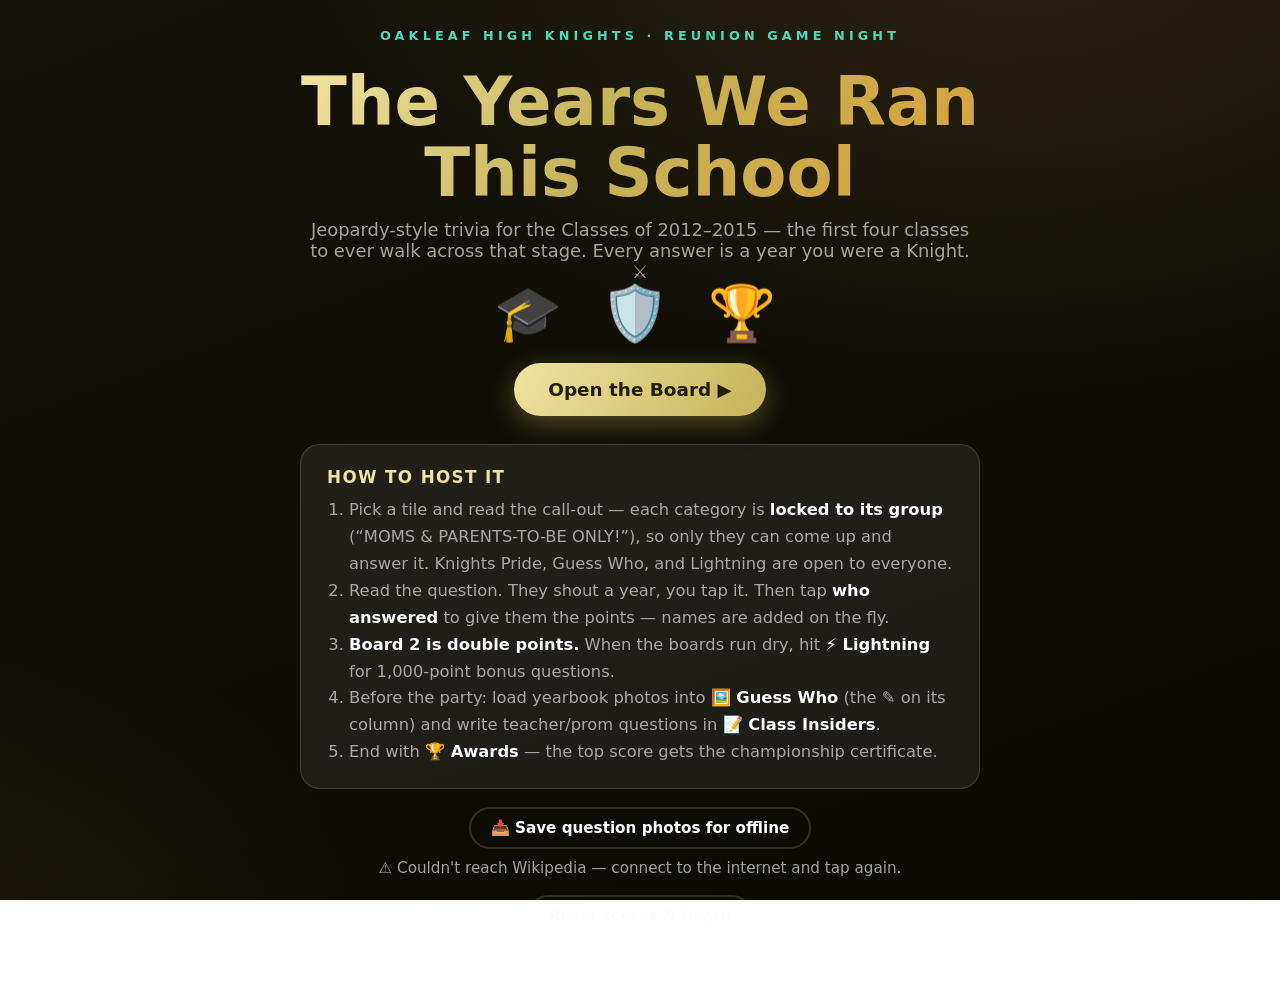
==== commit 9eb1f800: "Exclusive category call-outs, yearbook roster autocomplete, pack export/import - Category banners ar" ====
--- a/reunion-trivia.html
+++ b/reunion-trivia.html
@@ -232,7 +232,7 @@
     <div class="howto">
       <h3>How to host it</h3>
       <ol>
-        <li>Anyone can come up at any time — just pick a tile. Each category has a <b>“first dibs”</b> call-out (“this one's for the moms!”) to pull specific people up.</li>
+        <li>Pick a tile and read the call-out — each category is <b>locked to its group</b> (“MOMS & PARENTS-TO-BE ONLY!”), so only they can come up and answer it. Knights Pride, Guess Who, and Lightning are open to everyone.</li>
         <li>Read the question. They shout a year, you tap it. Then tap <b>who answered</b> to give them the points — names are added on the fly.</li>
         <li><b>Board 2 is double points.</b> When the boards run dry, hit <b>⚡ Lightning</b> for 1,000-point bonus questions.</li>
         <li>Before the party: load yearbook photos into <b>🖼️ Guess Who</b> (the ✎ on its column) and write teacher/prom questions in <b>📝 Class Insiders</b>.</li>
@@ -328,6 +328,11 @@
       <div class="hint">You can select multiple at once. They're resized and saved in this browser.</div>
       <input id="who-file" type="file" accept="image/*" multiple onchange="addWhoPhotos(this.files)">
     </label>
+    <div class="center" style="display:flex; gap:12px; justify-content:center; flex-wrap:wrap;">
+      <button class="btn small ghost" onclick="exportPack()">⬇ Export photos & questions</button>
+      <label class="btn small ghost" style="cursor:pointer;">⬆ Import pack<input type="file" accept=".json,application/json" style="display:none" onchange="importPack(this.files[0])"></label>
+    </div>
+    <p class="hint" style="margin-top:10px;">Tip: tag photos on your <b>phone</b> (where the pics are), Export, send the file to the laptop, then Import there. Typing a name autocompletes from the senior portrait roster.</p>
     <div class="qlist" id="who-list"></div>
   </div>
 </section>
@@ -430,7 +435,7 @@
 const CATS = {
   knights: {
     emoji:"⚔️", title:"Knights Pride",
-    dibs:"📣 Open floor — any class, come defend your year!",
+    dibs:"📣 OPEN TO EVERY CLASS — come defend your year!",
     icebreaker:"What class are you, and what did your class do better than the other three?",
     questions:[
       {q:"And the easy one first… the baby class of tonight's crew — the Class of 2015 — turned their tassels and closed out the era.", year:2015, fact:"A free 100. If they miss this one, take their diploma back."},
@@ -443,7 +448,7 @@
   },
   parents: {
     emoji:"👶", title:"Moms & Dads",
-    dibs:"📣 First dibs: any MOMS and DADS in the building!",
+    dibs:"📣 MOMS, DADS & PARENTS-TO-BE ONLY — nobody else touches this category!",
     icebreaker:"Before you answer — how many kids, names and ages?",
     questions:[
       {q:"Disney's “Frozen” hit theaters and “Let It Go” took over every car ride in America.", year:2013, img:"frozen", fact:"November 2013 — it became the highest-grossing animated movie ever at the time."},
@@ -456,7 +461,7 @@
   },
   married: {
     emoji:"💍", title:"Put a Ring on It",
-    dibs:"📣 First dibs: anyone MARRIED or ENGAGED!",
+    dibs:"📣 MARRIED & ENGAGED ONLY — show us the ring on your way up!",
     icebreaker:"Before you answer — how'd you meet your person? 10 seconds!",
     questions:[
       {q:"The Supreme Court made marriage equality the law of the land in all 50 states.", year:2015, img:"obergefell", fact:"June 26, 2015 — Obergefell v. Hodges."},
@@ -469,7 +474,7 @@
   },
   pets: {
     emoji:"🐾", title:"Pet Parents",
-    dibs:"📣 First dibs: anyone with a DOG, CAT, or any creature at home!",
+    dibs:"📣 PET PARENTS ONLY — dog, cat, or any creature counts!",
     icebreaker:"Before you answer — pet's name, and show us a picture!",
     questions:[
       {q:"Pizza Rat dragged an entire slice down the NYC subway stairs and became an icon.", year:2015, img:"pizzarat", fact:"September 2015 — a true New York hero."},
@@ -482,7 +487,7 @@
   },
   internet: {
     emoji:"📱", title:"Chronically Online",
-    dibs:"📣 First dibs: anyone whose screen time report is over FIVE hours!",
+    dibs:"📣 PHONE ADDICTS ONLY — 5+ hours of screen time, be honest!",
     icebreaker:"Before you answer — what's the oldest photo still on your Instagram?",
     questions:[
       {q:"THE DRESS. Look at it. Blue and black or white and gold? Friendships ended over this.", year:2015, img:"dress", fact:"February 2015 — for the record, the actual dress was blue and black."},
@@ -495,7 +500,7 @@
   },
   hometown: {
     emoji:"🌴", title:"Duval 'Til We Die",
-    dibs:"📣 First dibs: anyone who STILL LIVES in the 904!",
+    dibs:"📣 904 RESIDENTS ONLY — still local, never leaving!",
     icebreaker:"Before you answer — biggest change around town since we graduated?",
     questions:[
       {q:"The Jaguars drafted Blake Bortles 3rd overall and hope was alive in Duval.", year:2014, img:"bortles", fact:"May 2014 — out of UCF, just down I-95."},
@@ -508,7 +513,7 @@
   },
   movers: {
     emoji:"✈️", title:"The Ones Who Left",
-    dibs:"📣 First dibs: anyone who MOVED AWAY — welcome home!",
+    dibs:"📣 MOVED-AWAY KNIGHTS ONLY — welcome home, now earn it!",
     icebreaker:"Before you answer — where do you live now, and what took you there?",
     questions:[
       {q:"NASA's Curiosity rover stuck the landing on Mars — the ultimate “I'm moving away” story.", year:2012, img:"curiosity", fact:"August 2012 — the “seven minutes of terror” landing went perfectly."},
@@ -521,7 +526,7 @@
   },
   bosses: {
     emoji:"💼", title:"Bosses & Hustlers",
-    dibs:"📣 First dibs: anyone who OWNS A BUSINESS or runs a side hustle!",
+    dibs:"📣 BUSINESS OWNERS & SIDE HUSTLERS ONLY — entrepreneurs to the front!",
     icebreaker:"Before you answer — pitch us what you do, one sentence!",
     questions:[
       {q:"The Apple Watch finally went on sale and wrists were never the same.", year:2015, img:"applewatch", fact:"April 2015 — Apple's first all-new product since the iPad."},
@@ -534,7 +539,7 @@
   },
   scholars: {
     emoji:"🎓", title:"Degree Collectors",
-    dibs:"📣 First dibs: anyone who went on to college or got certified in anything!",
+    dibs:"📣 DEGREE & CERTIFICATE HOLDERS ONLY — college, trade school, anything counts!",
     icebreaker:"Before you answer — what did you study, and do you actually use it?",
     questions:[
       {q:"The Mayan calendar “end of the world” came and went… and we all survived to laugh about it.", year:2012, img:"mayan", fact:"December 21, 2012 — doomsday parties happened worldwide. Nothing happened."},
@@ -547,7 +552,7 @@
   },
   weddings: {
     emoji:"🕺", title:"Wedding Season Vets",
-    dibs:"📣 First dibs: anyone who's survived 3+ weddings since graduation!",
+    dibs:"📣 WEDDING VETERANS ONLY — 3+ weddings survived since graduation!",
     icebreaker:"Before you answer — how many weddings since graduation, and which was best?",
     questions:[
       {q:"“Watch Me (Whip / Nae Nae)” had every wedding, gym class, and family cookout doing the same dance.", year:2015, img:"whip", fact:"Silentó released it in 2015 — now watch me bob, bob, bob…"},
@@ -579,9 +584,34 @@
 
 const WHO_CAT = {
   emoji:"🖼️", title:"Guess Who",
-  dibs:"📣 Anyone who thinks they still know every FACE in that yearbook!",
+  dibs:"📣 OPEN TO EVERYONE — who still knows every face in that yearbook?",
   icebreaker:"Before you answer — who from our class have you totally lost touch with?",
 };
+
+/* Senior portrait roster (from the yearbook) — powers the answer autocomplete
+   in the Guess Who editor. */
+const ROSTER = [
+  "Emily Achord","Elisabeth Adkins","Kayla Agens","Megan Agens","Deanna Agustin",
+  "Arthur Amaya","Jessica Anderson","Tyler Andrae","Kevin Arana","Alexia Arias",
+  "Correll Armont","Marycarmen Arvelo-Roman","Saembyeol Bak","Kaylee Baker","Myah Baker",
+  "Kachtia Barber","Keith Barje","Jeremy Barnett","Chloe Ann Barron","Bernard Batanes",
+  "Tierra Bell","Jada-Marie Bennett","Trevor Bercich","Dremond Bethel","Robert Bingham",
+  "Shawn Blair","Luis Blanco","Jovante'z Bonner","Michael Booker-Allen","Christopher Bordis",
+  "Jeremy Boykins","Jerod Boykins","Cory Bradley","Angela Brandenburg","Chardae Brazzell",
+  "Cameron Brecht","Leanagie Brewer","Curtisha Briley","Jazzmon Brooken","Avery Brown",
+  "Elijah Brown","Mary Brown","Takerra Brown","Matthew Burch","Gary Burwell",
+  "Audreana Bussey","Brandon Butler","Malcolm Campbell","Malik Campbell","Amia Carter",
+  "Brittney Cass","Katiana Celestin","Thomas Ceparano","Clayton Chandler","Amber Chatman",
+  "Darius Chavies","Hsufeng Cheng","Austin Chipoletti","D'Andre Clark","Bridgit Coates",
+  "Catherine Coder","Desiree Colon","Charniela Colquitt","Angel Conte","Anthony Conte",
+  "Kaylib Cooper","Christian Corsiatto-Conti","Kayla Costlow","Brooklyn Covington","Thereza Craig",
+  "Katrina Cruz","Miranda Cummings","Kevin Cumpa","Austin Cunillera","Sabrina Cunillera",
+  "Joshua Curtis","Christopher D'Addario","Michalla D'Alessandro","Jonathan Dagnan","Chelci Dahl",
+  "Alexa Daneault","Alexis Davis","Chloe Davis","Janessa Davis","Kyle Davis",
+  "Mikayla Davis","Morgan Davis","Erick Dejesus","Amber Dejno","Lorenzo Brix Del Rosario",
+  "Tiffany Delk","Erika Diaz","Kaylyn Diaz","Cole Dillon","Sheppard Dillon",
+  "Tyler Dopp","Jasmin Doster","Jordan Duchene","Andrew Dunahugh","Ashley Dunbar",
+];
 const INSIDER_CAT = {
   emoji:"📝", title:"Class Insiders",
   dibs:"📣 Oakleaf SUPERFANS only — deep cuts ahead!",
@@ -693,6 +723,7 @@
   add.className = "addplayer";
   const inp = document.createElement("input");
   inp.placeholder = "＋ Add player…";
+  inp.setAttribute("list","yearbook-roster");
   inp.onkeydown = (e)=>{
     if(e.key==="Enter" && inp.value.trim()){
       addPlayer(inp.value);
@@ -822,6 +853,7 @@
   add.className = "addplayer";
   const inp = document.createElement("input");
   inp.placeholder = "＋ New player…";
+  inp.setAttribute("list","yearbook-roster");
   inp.onkeydown = (e)=>{
     if(e.key==="Enter" && inp.value.trim()){
       const n = addPlayer(inp.value);
@@ -870,6 +902,48 @@
 }
 
 /* ================= GUESS WHO EDITOR ================= */
+// Autocomplete list from the senior portrait roster
+(function(){
+  const dl = document.createElement("datalist");
+  dl.id = "yearbook-roster";
+  ROSTER.forEach(n=>{
+    const o = document.createElement("option");
+    o.value = n;
+    dl.appendChild(o);
+  });
+  document.body.appendChild(dl);
+})();
+
+function exportPack(){
+  const pack = { oakleafTriviaPack:1, who:state.who, custom:state.custom };
+  const blob = new Blob([JSON.stringify(pack)], {type:"application/json"});
+  const a = document.createElement("a");
+  a.href = URL.createObjectURL(blob);
+  a.download = "oakleaf-trivia-pack.json";
+  a.click();
+  URL.revokeObjectURL(a.href);
+}
+
+function importPack(file){
+  if(!file) return;
+  const fr = new FileReader();
+  fr.onload = ()=>{
+    try{
+      const pack = JSON.parse(fr.result);
+      if(!pack.oakleafTriviaPack) throw new Error("not a pack");
+      const nWho = (pack.who||[]).length, nQ = (pack.custom||[]).length;
+      if(!confirm(`Import ${nWho} Guess Who photo(s) and ${nQ} Insider question(s)? They'll be added to what's already here.`)) return;
+      state.who = state.who.concat(pack.who||[]);
+      state.custom = state.custom.concat(pack.custom||[]);
+      save();
+      renderWhoList();
+    }catch(e){
+      alert("That file doesn't look like an exported trivia pack.");
+    }
+  };
+  fr.readAsText(file);
+}
+
 function openWhoEditor(){
   renderWhoList();
   show("screen-whoeditor");
@@ -913,6 +987,7 @@
     fields.className = "fields";
     const name = document.createElement("input");
     name.type = "text"; name.placeholder = "Who is this? (the answer)";
+    name.setAttribute("list","yearbook-roster");
     name.value = p.name;
     name.oninput = ()=>{ p.name = name.value; save(); };
     const hint = document.createElement("input");
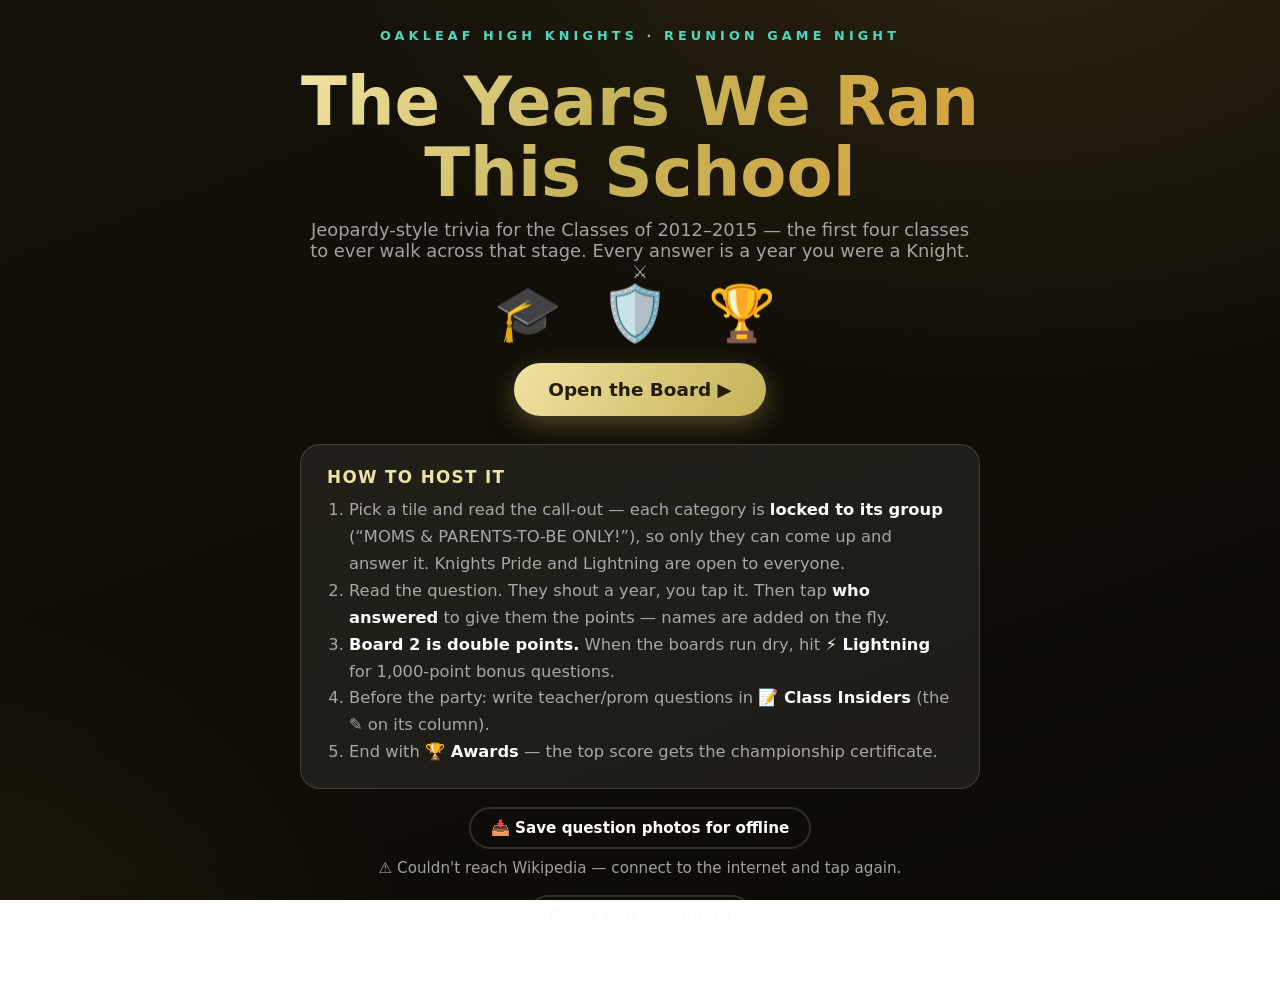
==== commit 59300479: "Remove Guess Who round; add Binge Mode TV category in its place Guess Who depended on photos the hos" ====
--- a/reunion-trivia.html
+++ b/reunion-trivia.html
@@ -136,7 +136,6 @@
   .yearbtn.wrong{background:var(--bad); border-color:var(--bad); color:#fff;}
   .yearbtn.dim{opacity:.35;}
   @keyframes pop{0%{transform:scale(1);}45%{transform:scale(1.09);}100%{transform:scale(1);}}
-  .judge{display:flex; gap:14px; justify-content:center; margin-top:6px; flex-wrap:wrap;}
   .verdict{text-align:center; font-size:1.6rem; font-weight:900; margin-top:18px; min-height:1.4em;}
   .verdict .pts{color:var(--gold-soft);}
   .fact{
@@ -175,24 +174,6 @@
   }
   .qitem .qy{color:var(--gold-soft); font-weight:900; white-space:nowrap;}
   .qitem button{background:none; border:none; color:var(--pink); font-size:1.2rem; cursor:pointer; font-weight:900;}
-  .whoitem{
-    display:flex; align-items:center; gap:14px;
-    background:var(--card); border:1px solid var(--card-border); border-radius:16px; padding:12px 16px;
-  }
-  .whoitem img{width:84px; height:84px; object-fit:cover; border-radius:12px; border:2px solid var(--card-border);}
-  .whoitem .fields{flex:1;}
-  .whoitem input{
-    width:100%; font:inherit; font-size:1rem; padding:9px 14px; border-radius:999px;
-    border:2px solid var(--card-border); background:rgba(0,0,0,.25); color:var(--text); outline:none;
-  }
-  .whoitem input + input{margin-top:8px;}
-  .whoitem button{background:none; border:none; color:var(--pink); font-size:1.3rem; cursor:pointer; font-weight:900;}
-  .filewrap{
-    border:2px dashed var(--card-border); border-radius:20px; padding:26px; text-align:center; margin:20px 0; cursor:pointer;
-    transition:border-color .15s ease;
-  }
-  .filewrap:hover{border-color:var(--gold);}
-  .filewrap input{display:none;}
   .hint{text-align:center; color:var(--muted); font-size:.95rem;}
 
   /* AWARDS */
@@ -232,10 +213,10 @@
     <div class="howto">
       <h3>How to host it</h3>
       <ol>
-        <li>Pick a tile and read the call-out — each category is <b>locked to its group</b> (“MOMS & PARENTS-TO-BE ONLY!”), so only they can come up and answer it. Knights Pride, Guess Who, and Lightning are open to everyone.</li>
+        <li>Pick a tile and read the call-out — each category is <b>locked to its group</b> (“MOMS & PARENTS-TO-BE ONLY!”), so only they can come up and answer it. Knights Pride and Lightning are open to everyone.</li>
         <li>Read the question. They shout a year, you tap it. Then tap <b>who answered</b> to give them the points — names are added on the fly.</li>
         <li><b>Board 2 is double points.</b> When the boards run dry, hit <b>⚡ Lightning</b> for 1,000-point bonus questions.</li>
-        <li>Before the party: load yearbook photos into <b>🖼️ Guess Who</b> (the ✎ on its column) and write teacher/prom questions in <b>📝 Class Insiders</b>.</li>
+        <li>Before the party: write teacher/prom questions in <b>📝 Class Insiders</b> (the ✎ on its column).</li>
         <li>End with <b>🏆 Awards</b> — the top score gets the championship certificate.</li>
       </ol>
     </div>
@@ -274,7 +255,6 @@
   <div class="qtext" id="q-text"></div>
   <div class="qprompt" id="q-prompt">What year did it happen?</div>
   <div class="years" id="q-years"></div>
-  <div class="judge" id="q-judge"></div>
   <div class="verdict" id="q-verdict"></div>
   <div class="fact" id="q-fact"></div>
   <div class="awardbar" id="awardbar">
@@ -312,31 +292,6 @@
   </div>
 </section>
 
-<!-- ============ GUESS WHO EDITOR ============ -->
-<section class="screen" id="screen-whoeditor">
-  <div class="topbar">
-    <button class="btn ghost small" onclick="goBoard()">← Back to board</button>
-    <span class="pill">🖼️ Guess Who · <b id="who-count">0</b> photos</span>
-  </div>
-  <div class="kicker">Yearbook edition</div>
-  <h1 style="font-size:clamp(1.8rem,4vw,2.6rem);">Guess Who 🖼️</h1>
-  <p class="sub">Load up yearbook headshots (snap them with your phone, crop to one face, add them here). They fill the Guess Who column on Board 1 — first 6 photos, lowest tile first. The photo goes up huge, they name the Knight, you judge it.</p>
-  <div class="editor">
-    <label class="filewrap" for="who-file">
-      <div style="font-size:2.2rem;">📷</div>
-      <div style="font-weight:800; margin-top:6px;">Tap to add photos</div>
-      <div class="hint">You can select multiple at once. They're resized and saved in this browser.</div>
-      <input id="who-file" type="file" accept="image/*" multiple onchange="addWhoPhotos(this.files)">
-    </label>
-    <div class="center" style="display:flex; gap:12px; justify-content:center; flex-wrap:wrap;">
-      <button class="btn small ghost" onclick="exportPack()">⬇ Export photos & questions</button>
-      <label class="btn small ghost" style="cursor:pointer;">⬆ Import pack<input type="file" accept=".json,application/json" style="display:none" onchange="importPack(this.files[0])"></label>
-    </div>
-    <p class="hint" style="margin-top:10px;">Tip: tag photos on your <b>phone</b> (where the pics are), Export, send the file to the laptop, then Import there. Typing a name autocompletes from the senior portrait roster.</p>
-    <div class="qlist" id="who-list"></div>
-  </div>
-</section>
-
 <!-- ============ AWARDS ============ -->
 <section class="screen" id="screen-awards">
   <div class="topbar">
@@ -358,8 +313,9 @@
    Photos are pulled once from Wikipedia (lead image of each article below)
    while online, cached in this browser, then work fully offline. */
 const QIMG_TITLES = {
-  oakleaf:"Oakleaf High School", quarterman:"Shaq Quarterman", tiger:"Tiger Woods",
-  jameis:"Jameis Winston", brave:"Brave (2012 film)", frozen:"Frozen (2013 film)",
+  oakleaf:"Oakleaf High School", quarterman:"Shaq Quarterman", zayn:"Zayn Malik",
+  gtav:"Grand Theft Auto V", expressway:"Florida State Road 23",
+  brave:"Brave (2012 film)", frozen:"Frozen (2013 film)",
   george:"Prince George of Wales", lego:"The Lego Movie", insideout:"Inside Out (2015 film)",
   charlotte:"Princess Charlotte of Wales", callmemaybe:"Call Me Maybe",
   beyonce:"Beyoncé (album)", allofme:"All of Me (John Legend song)",
@@ -373,6 +329,9 @@
   everbank:"EverBank Stadium", armada:"Jacksonville Armada FC",
   gangnam:"Gangnam Style", vine:"Vine (service)", icebucket:"Ice Bucket Challenge",
   dress:"The dress", higgs:"Higgs boson", mayan:"2012 phenomenon",
+  office:"The Office (American TV series)", pll:"Pretty Little Liars",
+  himym:"How I Met Your Mother", honeyboo:"Here Comes Honey Boo Boo",
+  breakingbad:"Breaking Bad", catfish:"Catfish: The TV Show",
   gatsby:"The Great Gatsby (2013 film)", malala:"Malala Yousafzai",
   hamilton:"Hamilton (musical)", gotye:"Somebody That I Used to Know",
   blurred:"Blurred Lines", happy:"Happy (Pharrell Williams song)",
@@ -438,12 +397,12 @@
     dibs:"📣 OPEN TO EVERY CLASS — come defend your year!",
     icebreaker:"What class are you, and what did your class do better than the other three?",
     questions:[
-      {q:"And the easy one first… the baby class of tonight's crew — the Class of 2015 — turned their tassels and closed out the era.", year:2015, fact:"A free 100. If they miss this one, take their diploma back."},
       {q:"Oakleaf history was made: the FIRST-EVER class walked across that graduation stage.", year:2012, img:"oakleaf", fact:"The Class of 2012 — some of you in this room — were the very first Oakleaf graduates ever. The school had only opened in August 2010."},
-      {q:"Oakleaf football went 12–1 and won the school's FIRST district title in history.", year:2014, fact:"The 2014 Knights, with junior Shaq Quarterman leading the defense — after the program started out 0-10 in its first season."},
+      {q:"Oakleaf football went 12–1 and won the school's FIRST district title in history.", year:2014, fact:"The 2014 Knights — after the program started out 0-10 in its very first season. What a glow-up."},
+      {q:"Hallway heartbreak: Zayn announced he was LEAVING One Direction, and the crying in fourth period was real.", year:2015, img:"zayn", fact:"March 25, 2015 — he said he just wanted to be 'a normal 22-year-old.' The group never recovered. Neither did we."},
+      {q:"GTA V dropped at midnight and a suspicious number of Knights were 'sick' the next day.", year:2013, img:"gtav", fact:"September 2013 — it made $1 BILLION in three days, the fastest-selling entertainment product ever at the time."},
       {q:"A freshman named Shaq Quarterman showed up on campus — the future first Oakleaf Knight ever drafted into the NFL.", year:2012, img:"quarterman", fact:"He finished his Oakleaf career with 412 tackles, starred at Miami, and the Jaguars drafted him in 2020 — the first Knight to make the league."},
-      {q:"Florida State's Jameis Winston won the Heisman Trophy and FSU fans were absolutely insufferable about it.", year:2013, img:"jameis", fact:"December 2013 — youngest Heisman winner ever at the time, then FSU won the national title weeks later."},
-      {q:"Tiger Woods won The Players Championship just up the road at TPC Sawgrass.", year:2013, img:"tiger", fact:"May 2013 — his second Players title, 12 years after his first."},
+      {q:"Geography deep cut: ground broke on the First Coast Expressway — the toll road that now loops right past Oakleaf.", year:2012, img:"expressway", fact:"Construction started September 2012… and it didn't open to traffic until 2019. You graduated, went to college, AND started careers before anyone drove on it."},
     ]
   },
   parents: {
@@ -496,6 +455,19 @@
       {q:"The Harlem Shake craze: 30 seconds of chaos, filmed in every gym, office, and locker room in America.", year:2013, fact:"February 2013 — thousands of versions were uploaded per day at its peak."},
       {q:"Kim Kardashian tried to “break the internet” with THAT magazine cover.", year:2014, fact:"November 2014 — Paper Magazine's servers genuinely struggled."},
       {q:"Vine launched — six seconds of video that changed comedy forever.", year:2013, img:"vine", fact:"January 2013 — RIP to a legend, gone too soon."},
+    ]
+  },
+  binge: {
+    emoji:"📺", title:"Binge Mode",
+    dibs:"📣 TV ADDICTS ONLY — if you've ever finished a whole season in one weekend, this is yours!",
+    icebreaker:"Before you answer — what show are you bingeing right now?",
+    questions:[
+      {q:"“The Office” said goodbye after nine seasons, and Dunder Mifflin closed its doors forever.", year:2013, img:"office", fact:"May 2013 — Michael Scott even came back for the finale."},
+      {q:"“Pretty Little Liars” FINALLY revealed Big “A” and every group chat in America exploded.", year:2015, img:"pll", fact:"August 2015 — 'Game Over, Charles.' Five years of theories, settled in one night."},
+      {q:"The “How I Met Your Mother” finale aired and instantly divided the entire nation.", year:2014, img:"himym", fact:"March 2014 — nine years of buildup for THAT ending. Some of you are still mad."},
+      {q:"“Here Comes Honey Boo Boo” premiered and reality TV was never the same. You'd better redneckognize.", year:2012, img:"honeyboo", fact:"August 2012 — sketti night entered the national vocabulary."},
+      {q:"“Breaking Bad” ended with “Felina” and the whole internet held its breath.", year:2013, img:"breakingbad", fact:"September 2013 — still ranked among the greatest series finales ever."},
+      {q:"“Catfish: The TV Show” premiered and turned “catfish” into a verb we all use.", year:2012, img:"catfish", fact:"November 2012 — Nev and Max taught a generation to reverse-image-search."},
     ]
   },
   hometown: {
@@ -577,19 +549,13 @@
 ];
 
 const BOARDS = [
-  {name:"Board 1", mult:1, cats:["knights","parents","married","pets","internet","who"]},
+  {name:"Board 1", mult:1, cats:["knights","parents","married","pets","internet","binge"]},
   {name:"Board 2 · DOUBLE ⚡", mult:2, cats:["hometown","movers","bosses","scholars","weddings","insider"]},
 ];
 const ROWS = 6;
 
-const WHO_CAT = {
-  emoji:"🖼️", title:"Guess Who",
-  dibs:"📣 OPEN TO EVERYONE — who still knows every face in that yearbook?",
-  icebreaker:"Before you answer — who from our class have you totally lost touch with?",
-};
-
-/* Senior portrait roster (from the yearbook) — powers the answer autocomplete
-   in the Guess Who editor. */
+/* Senior portrait roster (from the yearbook) — powers the autocomplete
+   on player-name fields when awarding points. */
 const ROSTER = [
   "Emily Achord","Elisabeth Adkins","Kayla Agens","Megan Agens","Deanna Agustin",
   "Arthur Amaya","Jessica Anderson","Tyler Andrae","Kevin Arana","Alexia Arias",
@@ -624,15 +590,15 @@
 try { state = JSON.parse(localStorage.getItem(STORAGE_KEY)); } catch(e){}
 if(!state || state.v !== 2){
   state = { v:2, players:{}, used:{}, finalUsed:0,
-            custom:(state && state.custom)||[], who:(state && state.who)||[] };
+            custom:(state && state.custom)||[] };
 }
 function save(){
   try{ localStorage.setItem(STORAGE_KEY, JSON.stringify(state)); }
-  catch(e){ alert("Storage is full — try removing a couple of Guess Who photos."); }
+  catch(e){ alert("Browser storage is full — couldn't save."); }
 }
 
 let boardIdx = 0;
-let current = null; // {q, pts, cat, isWho, key}
+let current = null; // {q, pts, cat, key}
 
 /* ================= NAVIGATION ================= */
 function show(id){
@@ -643,12 +609,10 @@
 
 /* ================= BOARD ================= */
 function catMeta(id){
-  if(id==="who") return WHO_CAT;
   if(id==="insider") return INSIDER_CAT;
   return CATS[id];
 }
 function catQuestions(id){
-  if(id==="who") return state.who.filter(p=>p.name && p.name.trim()).slice(0,ROWS).map(p=>({who:p}));
   if(id==="insider") return state.custom.slice(0,ROWS);
   return CATS[id].questions;
 }
@@ -673,12 +637,12 @@
     const head = document.createElement("div");
     head.className = "cathead";
     head.innerHTML = `<div class="ce">${meta.emoji}</div><div class="ct">${meta.title}</div>`;
-    if(cid==="who" || cid==="insider"){
+    if(cid==="insider"){
       const ed = document.createElement("button");
       ed.className = "edit";
       ed.textContent = "✎";
       ed.title = "Add your own";
-      ed.onclick = (e)=>{ e.stopPropagation(); cid==="who" ? openWhoEditor() : openEditor(); };
+      ed.onclick = (e)=>{ e.stopPropagation(); openEditor(); };
       head.appendChild(ed);
     }
     grid.appendChild(head);
@@ -695,7 +659,7 @@
       const exists = row < qs.length;
       tile.disabled = used || !exists;
       tile.textContent = used ? "" : (exists ? pts : "·");
-      if(!exists) tile.title = cid==="who" ? "Add more photos via ✎" : (cid==="insider" ? "Write more questions via ✎" : "");
+      if(!exists) tile.title = cid==="insider" ? "Write more questions via ✎" : "";
       tile.onclick = ()=>openTile(cid, row, pts, key);
       grid.appendChild(tile);
     });
@@ -751,7 +715,7 @@
   const q = qs[row];
   if(!q) return;
   const meta = catMeta(cid);
-  current = { q, pts, key, isWho: cid==="who", awarded:false, answered:false };
+  current = { q, pts, key, awarded:false, answered:false };
   document.getElementById("q-cat").textContent = `${meta.emoji} ${meta.title}`;
   document.getElementById("q-value").textContent = pts.toLocaleString() + " pts";
   document.getElementById("q-dibs").textContent = meta.dibs;
@@ -763,7 +727,7 @@
 function openLightning(){
   if(state.finalUsed >= FINALS.length) return;
   const q = FINALS[state.finalUsed];
-  current = { q, pts:1000, key:null, isWho:false, isFinal:true, awarded:false, answered:false };
+  current = { q, pts:1000, key:null, isFinal:true, awarded:false, answered:false };
   document.getElementById("q-cat").textContent = "⚡ Lightning Bonus";
   document.getElementById("q-value").textContent = "1,000 pts";
   document.getElementById("q-dibs").textContent = "📣 ANYONE brave enough — this one's worth a thousand!";
@@ -776,32 +740,11 @@
   const q = current.q;
   document.getElementById("q-verdict").textContent = "";
   document.getElementById("q-fact").textContent = "";
-  document.getElementById("q-judge").innerHTML = "";
   document.getElementById("awardbar").classList.remove("on");
   document.getElementById("btn-back").style.visibility = "hidden";
   const yearsWrap = document.getElementById("q-years");
   yearsWrap.innerHTML = "";
   const photo = document.getElementById("q-photo");
-
-  if(current.isWho){
-    photo.src = q.who.img;
-    photo.style.display = "block";
-    document.getElementById("q-text").textContent = "Name that Knight!";
-    document.getElementById("q-prompt").textContent = "Who is this?";
-    document.getElementById("q-keyhint").textContent = "Host: hit Reveal when they've locked in a guess";
-    const reveal = document.createElement("button");
-    reveal.className = "btn";
-    reveal.textContent = "Reveal 👀";
-    reveal.onclick = ()=>{
-      current.answered = true;
-      document.getElementById("q-judge").innerHTML = "";
-      document.getElementById("q-verdict").innerHTML = `It's <span class="pts">${escapeHtml(q.who.name)}</span>!`;
-      if(q.who.hint) document.getElementById("q-fact").textContent = "💡 " + q.who.hint;
-      showAwardBar();
-    };
-    document.getElementById("q-judge").appendChild(reveal);
-    return;
-  }
 
   const embedded = q.img && IMGS[q.img];
   photo.style.display = embedded ? "block" : "none";
@@ -901,8 +844,8 @@
   return d.innerHTML;
 }
 
-/* ================= GUESS WHO EDITOR ================= */
-// Autocomplete list from the senior portrait roster
+/* ================= ROSTER AUTOCOMPLETE ================= */
+// Player-name autocomplete from the senior portrait roster
 (function(){
   const dl = document.createElement("datalist");
   dl.id = "yearbook-roster";
@@ -913,95 +856,6 @@
   });
   document.body.appendChild(dl);
 })();
-
-function exportPack(){
-  const pack = { oakleafTriviaPack:1, who:state.who, custom:state.custom };
-  const blob = new Blob([JSON.stringify(pack)], {type:"application/json"});
-  const a = document.createElement("a");
-  a.href = URL.createObjectURL(blob);
-  a.download = "oakleaf-trivia-pack.json";
-  a.click();
-  URL.revokeObjectURL(a.href);
-}
-
-function importPack(file){
-  if(!file) return;
-  const fr = new FileReader();
-  fr.onload = ()=>{
-    try{
-      const pack = JSON.parse(fr.result);
-      if(!pack.oakleafTriviaPack) throw new Error("not a pack");
-      const nWho = (pack.who||[]).length, nQ = (pack.custom||[]).length;
-      if(!confirm(`Import ${nWho} Guess Who photo(s) and ${nQ} Insider question(s)? They'll be added to what's already here.`)) return;
-      state.who = state.who.concat(pack.who||[]);
-      state.custom = state.custom.concat(pack.custom||[]);
-      save();
-      renderWhoList();
-    }catch(e){
-      alert("That file doesn't look like an exported trivia pack.");
-    }
-  };
-  fr.readAsText(file);
-}
-
-function openWhoEditor(){
-  renderWhoList();
-  show("screen-whoeditor");
-}
-
-function addWhoPhotos(files){
-  const list = Array.from(files||[]);
-  if(list.length===0) return;
-  let remaining = list.length;
-  list.forEach(file=>{
-    const reader = new FileReader();
-    reader.onload = (e)=>{
-      const img = new Image();
-      img.onload = ()=>{
-        const MAX = 720;
-        const scale = Math.min(1, MAX/Math.max(img.width,img.height));
-        const c = document.createElement("canvas");
-        c.width = Math.round(img.width*scale);
-        c.height = Math.round(img.height*scale);
-        c.getContext("2d").drawImage(img,0,0,c.width,c.height);
-        state.who.push({img:c.toDataURL("image/jpeg",.72), name:"", hint:""});
-        if(--remaining===0){ save(); renderWhoList(); }
-      };
-      img.src = e.target.result;
-    };
-    reader.readAsDataURL(file);
-  });
-  document.getElementById("who-file").value = "";
-}
-
-function renderWhoList(){
-  document.getElementById("who-count").textContent = state.who.length;
-  const list = document.getElementById("who-list");
-  list.innerHTML = "";
-  state.who.forEach((p,i)=>{
-    const row = document.createElement("div");
-    row.className = "whoitem";
-    const img = document.createElement("img");
-    img.src = p.img;
-    const fields = document.createElement("div");
-    fields.className = "fields";
-    const name = document.createElement("input");
-    name.type = "text"; name.placeholder = "Who is this? (the answer)";
-    name.setAttribute("list","yearbook-roster");
-    name.value = p.name;
-    name.oninput = ()=>{ p.name = name.value; save(); };
-    const hint = document.createElement("input");
-    hint.type = "text"; hint.placeholder = "Optional hint (“ran cross country”)";
-    hint.value = p.hint||"";
-    hint.oninput = ()=>{ p.hint = hint.value; save(); };
-    fields.appendChild(name); fields.appendChild(hint);
-    const del = document.createElement("button");
-    del.textContent = "✕";
-    del.onclick = ()=>{ state.who.splice(i,1); save(); renderWhoList(); };
-    row.appendChild(img); row.appendChild(fields); row.appendChild(del);
-    list.appendChild(row);
-  });
-}
 
 /* ================= INSIDER EDITOR ================= */
 let edYear = null;
@@ -1099,8 +953,8 @@
 }
 
 function resetGame(){
-  if(!confirm("Reset all scores and re-open every tile? (Your Guess Who photos and Class Insider questions will be kept.)")) return;
-  state = { v:2, players:{}, used:{}, finalUsed:0, custom:state.custom, who:state.who };
+  if(!confirm("Reset all scores and re-open every tile? (Your Class Insider questions will be kept.)")) return;
+  state = { v:2, players:{}, used:{}, finalUsed:0, custom:state.custom };
   save();
   goBoard();
 }
@@ -1108,7 +962,7 @@
 /* ================= KEYBOARD ================= */
 document.addEventListener("keydown",(e)=>{
   const qActive = document.getElementById("screen-question").classList.contains("active");
-  if(qActive && current && !current.isWho && !current.answered && ["1","2","3","4"].includes(e.key)
+  if(qActive && current && !current.answered && ["1","2","3","4"].includes(e.key)
      && document.activeElement.tagName !== "INPUT"){
     const btn = document.querySelectorAll("#q-years .yearbtn")[parseInt(e.key,10)-1];
     if(btn) btn.click();
